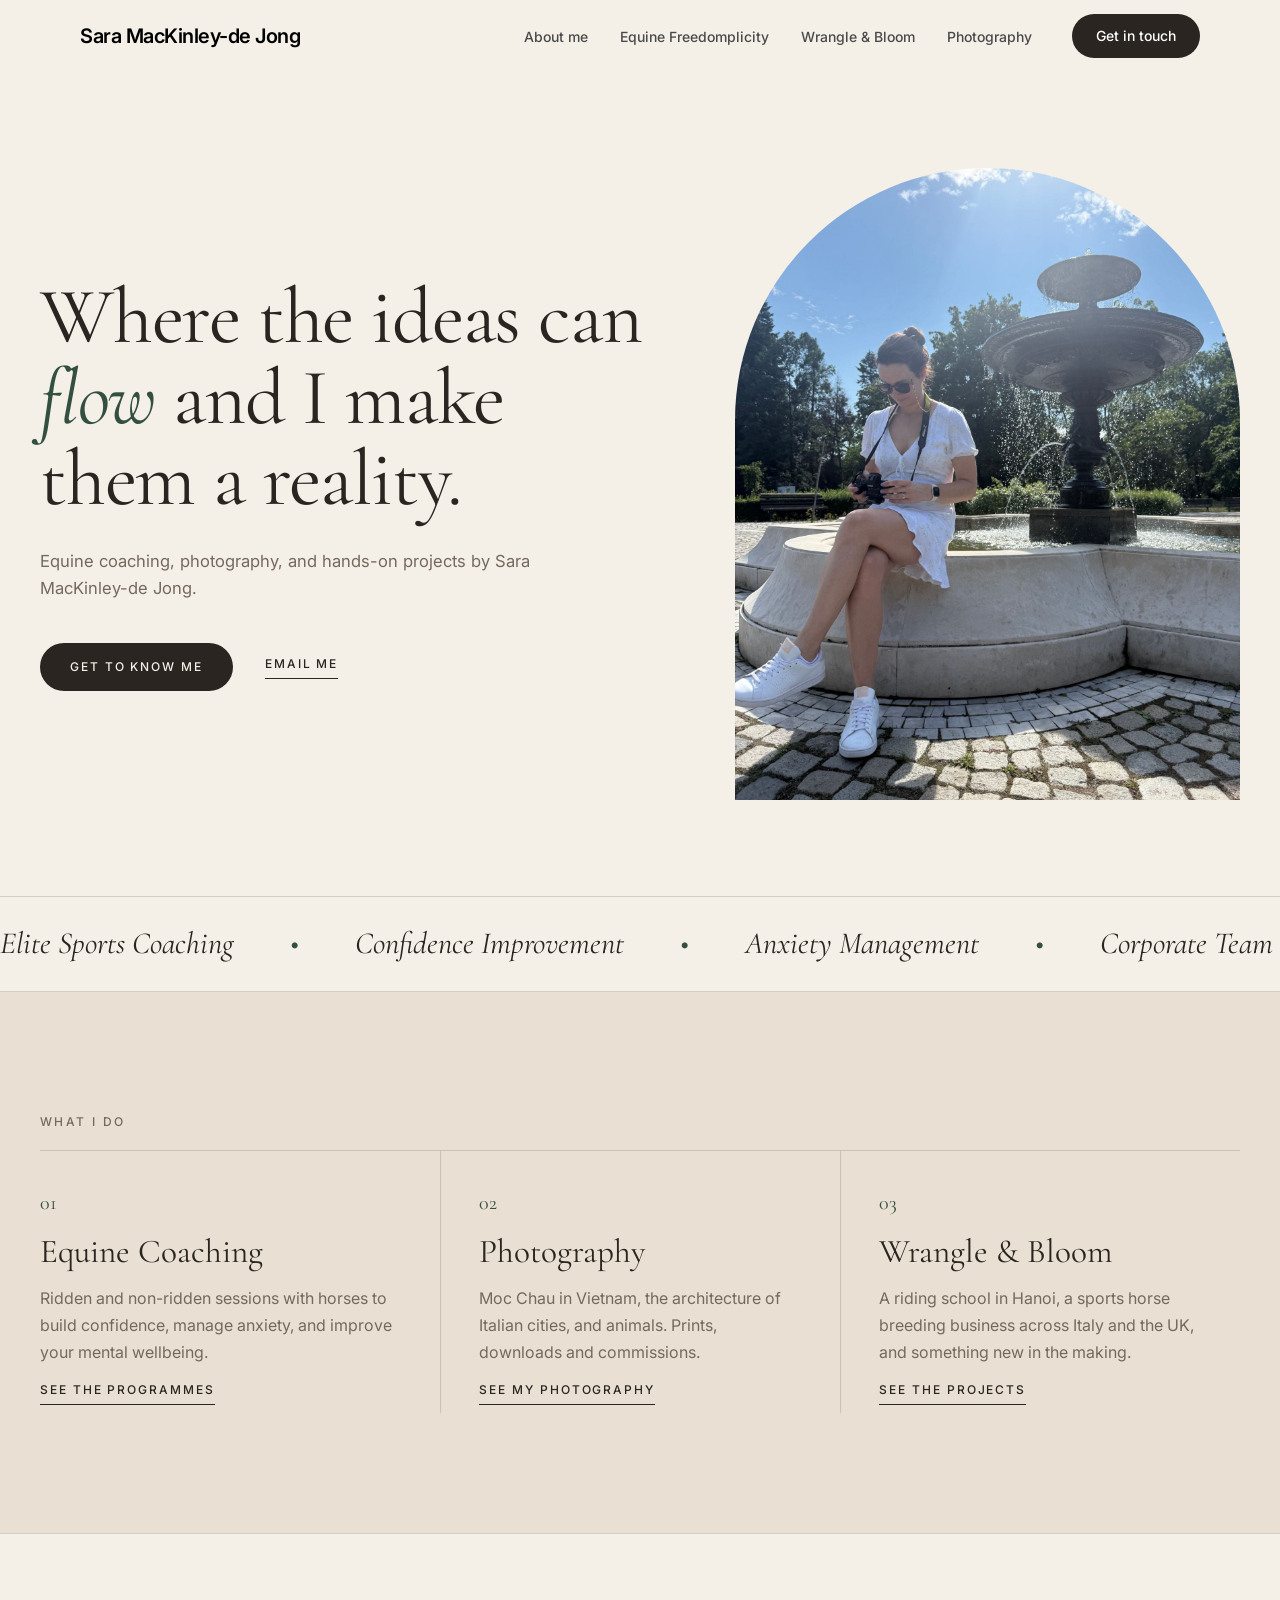
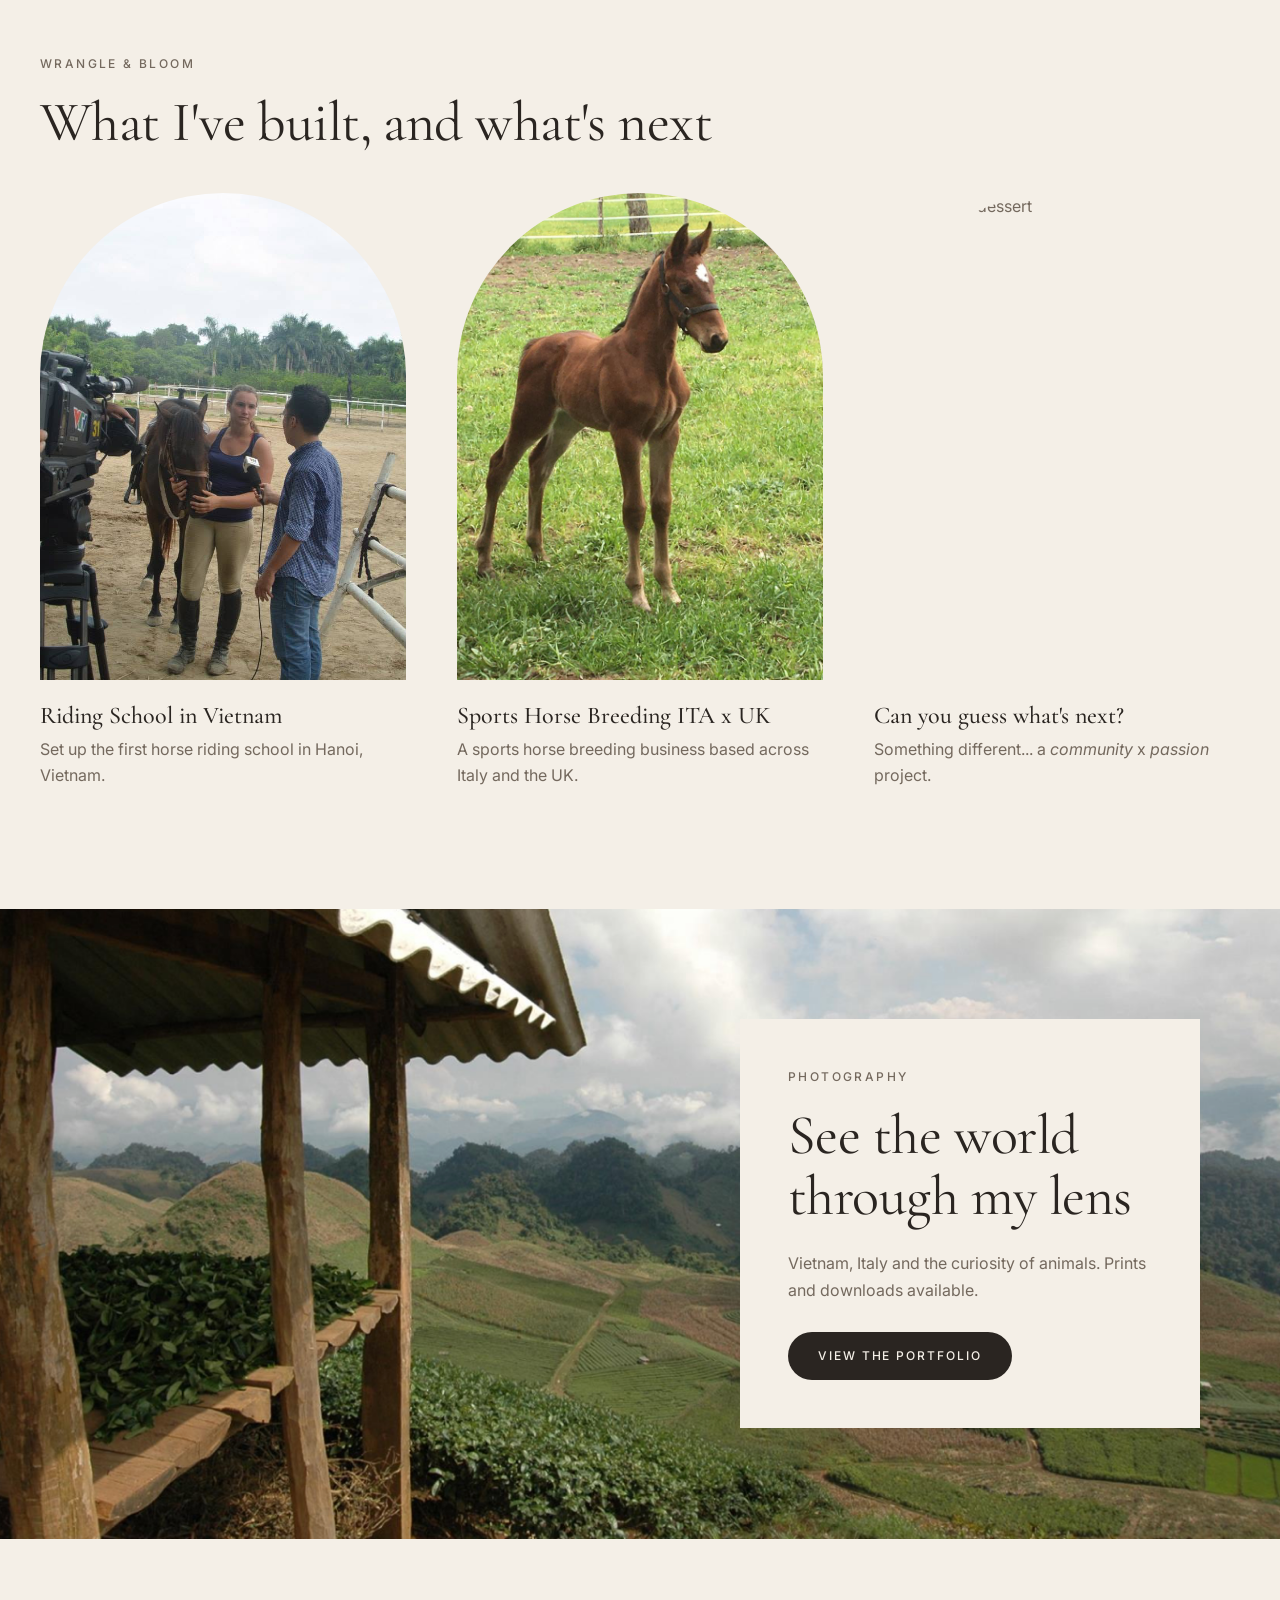
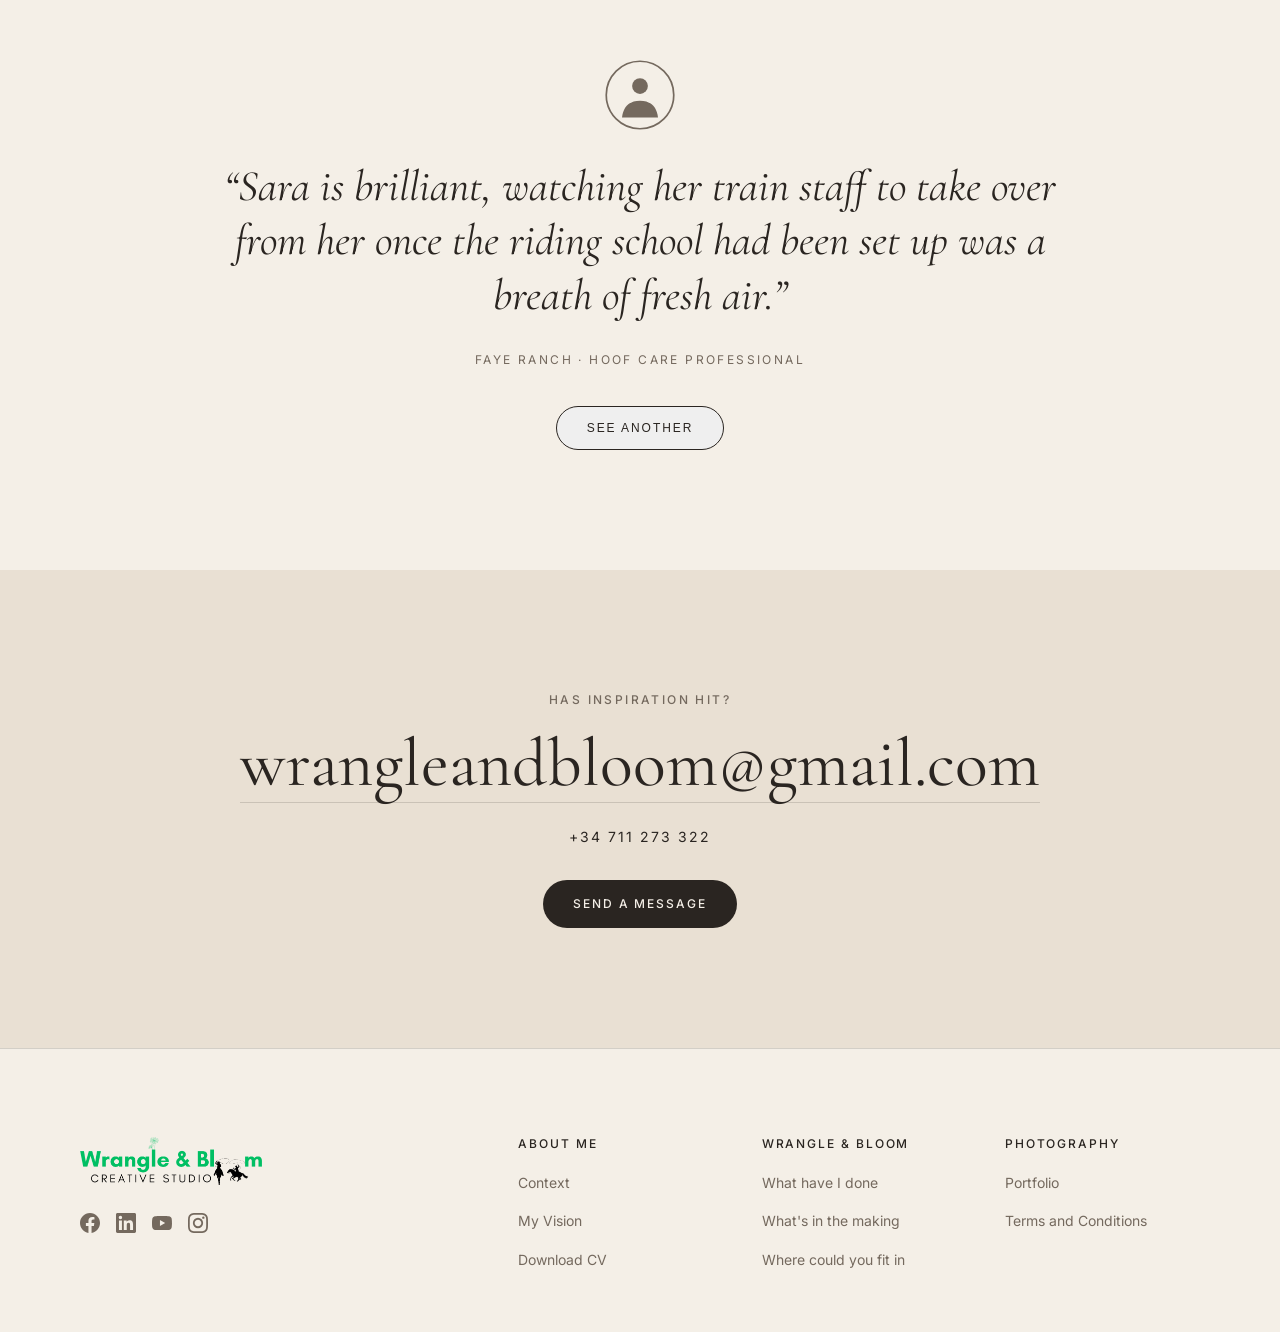
==== index.html @ b3870705 "Add Jane Mason's review as the second homepage testimonial. Her words replace the pending second quo" ====
<!DOCTYPE html>
<html lang="en">
<head>
  <meta charset="UTF-8">
  <meta name="viewport" content="width=device-width, initial-scale=1.0">
  <link rel="icon" href="favicon.png" type="image/png" sizes="32x32">
  <title>Sara MacKinley-de Jong — Equine coaching, photography and projects</title>
  <link rel="preconnect" href="https://fonts.googleapis.com">
  <link rel="preconnect" href="https://fonts.gstatic.com" crossorigin>
  <link href="https://fonts.googleapis.com/css2?family=Cormorant+Garamond:ital,wght@0,400;0,500;1,400;1,500&family=Inter:wght@300;400;500;600;700&display=swap" rel="stylesheet">
  <link rel="stylesheet" href="styles.css">
  <link rel="stylesheet" href="home.css">
</head>
<body class="home">

  <!-- Navigation -->
  <nav class="nav" id="nav">
    <div class="nav__inner">
      <a href="#" class="nav__logo">Sara MacKinley-de Jong</a>
      <button class="nav__toggle" aria-label="Toggle menu" id="navToggle">
        <span></span>
        <span></span>
        <span></span>
      </button>
      <div class="nav__right" id="navMenu">
        <ul class="nav__links">
          <li><a href="about.html">About me</a></li>
          <li><a href="equine.html">Equine Freedomplicity</a></li>
          <li><a href="#projects">Wrangle &amp; Bloom</a></li>
          <li><a href="photography.html">Photography</a></li>
        </ul>
        <a href="contact.html" class="nav__cta">Get in touch</a>
      </div>
    </div>
  </nav>

  <main>

    <!-- Hero -->
    <header class="home-hero" id="hero">
      <div class="home-hero__text">
        <h1 class="home-hero__title reveal reveal--d1">Where the ideas can <em>flow</em> and I make them a reality.</h1>
        <p class="home-hero__sub reveal reveal--d2">Equine coaching, photography, and hands-on projects by Sara MacKinley-de Jong.</p>
        <div class="home-hero__actions reveal reveal--d3">
          <a href="about.html" class="home-btn home-btn--solid">Get to know me</a>
          <a href="mailto:wrangleandbloom@gmail.com" class="home-link">Email me</a>
        </div>
      </div>
      <figure class="home-hero__media reveal reveal--d2">
        <img src="Photos/sara_behind_the_lens.jpg" alt="Sara MacKinley-de Jong sitting on the edge of a fountain, checking a shot on her camera" class="home-arch" loading="eager">
      </figure>
    </header>

    <!-- Session types ribbon -->
    <div class="home-ribbon" aria-label="Session types">
      <div class="home-ribbon__track">
        <span>Elite Sports Coaching</span><span>Confidence Improvement</span><span>Anxiety Management</span><span>Corporate Team Building</span><span>Resilience Training</span><span>Education Development</span><span>Project Management</span><span>Photography</span>
        <span aria-hidden="true">Elite Sports Coaching</span><span aria-hidden="true">Confidence Improvement</span><span aria-hidden="true">Anxiety Management</span><span aria-hidden="true">Corporate Team Building</span><span aria-hidden="true">Resilience Training</span><span aria-hidden="true">Education Development</span><span aria-hidden="true">Project Management</span><span aria-hidden="true">Photography</span>
      </div>
    </div>

    <!-- What I do -->
    <section class="home-section home-services">
      <div class="home-container">
        <p class="home-label reveal">What I do</p>
        <div class="home-services__grid">
          <a href="equine.html#efp-programs" class="home-service reveal">
            <span class="home-service__num">01</span>
            <h3 class="home-service__title">Equine Coaching</h3>
            <p>Ridden and non-ridden sessions with horses to build confidence, manage anxiety, and improve your mental wellbeing.</p>
            <span class="home-link">See the programmes</span>
          </a>
          <a href="photography.html" class="home-service reveal reveal--d1">
            <span class="home-service__num">02</span>
            <h3 class="home-service__title">Photography</h3>
            <p>Moc Chau in Vietnam, the architecture of Italian cities, and animals. Prints, downloads and commissions.</p>
            <span class="home-link">See my photography</span>
          </a>
          <a href="#projects" class="home-service reveal reveal--d2">
            <span class="home-service__num">03</span>
            <h3 class="home-service__title">Wrangle &amp; Bloom</h3>
            <p>A riding school in Hanoi, a sports horse breeding business across Italy and the UK, and something new in the making.</p>
            <span class="home-link">See the projects</span>
          </a>
        </div>
      </div>
    </section>

    <!-- Wrangle & Bloom projects -->
    <section class="home-section home-projects" id="projects">
      <div class="home-container">
        <p class="home-label reveal">Wrangle &amp; Bloom</p>
        <h2 class="home-heading reveal reveal--d1">What I've built, and what's next</h2>
        <div class="home-projects__grid">
          <a href="vietnam-riding-school.html" class="home-project reveal">
            <img src="projects/vietnam-interview.png" alt="Sara MacKinley-de Jong being interviewed beside a horse at the riding school in Hanoi" class="home-project__img home-arch" loading="lazy">
            <h3 class="home-project__title">Riding School in Vietnam</h3>
            <p>Set up the first horse riding school in Hanoi, Vietnam.</p>
          </a>
          <article class="home-project reveal reveal--d1">
            <img src="projects/sports-horse-foal.jpg" alt="Bay foal with a white star standing in a green paddock" class="home-project__img home-arch" loading="lazy">
            <h3 class="home-project__title">Sports Horse Breeding ITA x UK</h3>
            <p>A sports horse breeding business based across Italy and the UK.</p>
          </article>
          <article class="home-project reveal reveal--d2">
            <img src="https://images.unsplash.com/photo-1495474472287-4d71bcdd2085?w=800&q=80" alt="Coffee and dessert" class="home-project__img home-arch" loading="lazy">
            <h3 class="home-project__title">Can you guess what's next?</h3>
            <p>Something different... a <em>community</em> x <em>passion</em> project.</p>
          </article>
        </div>
      </div>
    </section>

    <!-- Photography -->
    <section class="home-photo" id="photography">
      <img src="vietnam.png" alt="Terraced fields in Moc Chau, Vietnam" class="home-photo__img">
      <div class="home-photo__card reveal">
        <p class="home-label">Photography</p>
        <h2 class="home-heading">See the world through my lens</h2>
        <p>Vietnam, Italy and the curiosity of animals. Prints and downloads available.</p>
        <a href="photography.html" class="home-btn home-btn--solid">View the portfolio</a>
      </div>
    </section>

    <!-- Testimonial -->
    <section class="home-section home-quote" aria-label="Testimonials">
      <div class="home-container">
        <div class="home-quote__panel reveal">
          <svg class="home-quote__avatar" viewBox="0 0 64 64" width="72" height="72" aria-hidden="true">
            <circle cx="32" cy="32" r="30" fill="none" stroke="currentColor" stroke-width="1.5"/>
            <circle cx="32" cy="24" r="7" fill="currentColor"/>
            <path fill="currentColor" d="M16 52c1.2-10 6.8-15 16-15s14.8 5 16 15H16z"/>
          </svg>
          <div class="home-quote__slides" aria-live="polite">
            <blockquote class="home-quote__slide">
              <p>&ldquo;Sara is brilliant, watching her train staff to take over from her once the riding school had been set up was a breath of fresh air.&rdquo;</p>
              <footer>Faye Ranch &middot; Hoof Care Professional</footer>
            </blockquote>
            <blockquote class="home-quote__slide home-quote__slide--long" hidden>
              <p>&ldquo;I now understand that I was at a very low place for a variety of reasons. I knew I loved horses and riding but my confidence, as in life, had evaporated. Sara recognised this and because of her skills I am now really enjoying life and riding. I attempt and sometimes achieve that which I would never have dreamt before meeting Sara. Sara is amazing &#129392;&rdquo;</p>
              <footer>Jane Mason &middot; Equine Freedomplicity</footer>
            </blockquote>
            <blockquote class="home-quote__slide" hidden>
              <p>Pending</p>
              <footer>Pending</footer>
            </blockquote>
          </div>
          <button type="button" class="home-btn home-btn--outline home-quote__next">See another</button>
        </div>
      </div>
    </section>

    <!-- Contact -->
    <section class="home-section home-contact" id="contact">
      <div class="home-container">
        <p class="home-label reveal">Has inspiration hit?</p>
        <a href="mailto:wrangleandbloom@gmail.com" class="home-contact__email reveal reveal--d1">wrangleandbloom@gmail.com</a>
        <a href="tel:+34711273322" class="home-contact__phone reveal reveal--d2">+34 711 273 322</a>
        <a href="contact.html" class="home-btn home-btn--solid home-contact__cta reveal reveal--d3">Send a message</a>
      </div>
    </section>

  </main>

  <!-- Footer -->
  <footer class="footer">
    <div class="container">
      <div class="footer__grid">

        <div class="footer__brand">
          <div class="footer__logo-block">
            <img src="Logo/logo.png" alt="Wrangle &amp; Bloom Creative Studio" class="footer__logo-img">
          </div>
          <div class="footer__socials">
            <a href="#" aria-label="Facebook">
              <svg width="20" height="20" viewBox="0 0 24 24" fill="currentColor"><path d="M24 12.073c0-6.627-5.373-12-12-12s-12 5.373-12 12c0 5.99 4.388 10.954 10.125 11.854v-8.385H7.078v-3.47h3.047V9.43c0-3.007 1.792-4.669 4.533-4.669 1.312 0 2.686.235 2.686.235v2.953H15.83c-1.491 0-1.956.925-1.956 1.874v2.25h3.328l-.532 3.47h-2.796v8.385C19.612 23.027 24 18.062 24 12.073z"/></svg>
            </a>
            <a href="#" aria-label="LinkedIn">
              <svg width="20" height="20" viewBox="0 0 24 24" fill="currentColor"><path d="M20.447 20.452h-3.554v-5.569c0-1.328-.027-3.037-1.852-3.037-1.853 0-2.136 1.445-2.136 2.939v5.667H9.351V9h3.414v1.561h.046c.477-.9 1.637-1.85 3.37-1.85 3.601 0 4.267 2.37 4.267 5.455v6.286zM5.337 7.433a2.062 2.062 0 01-2.063-2.065 2.064 2.064 0 112.063 2.065zm1.782 13.019H3.555V9h3.564v11.452zM22.225 0H1.771C.792 0 0 .774 0 1.729v20.542C0 23.227.792 24 1.771 24h20.451C23.2 24 24 23.227 24 22.271V1.729C24 .774 23.2 0 22.222 0h.003z"/></svg>
            </a>
            <a href="#" aria-label="YouTube">
              <svg width="20" height="20" viewBox="0 0 24 24" fill="currentColor"><path d="M23.498 6.186a3.016 3.016 0 00-2.122-2.136C19.505 3.545 12 3.545 12 3.545s-7.505 0-9.377.505A3.017 3.017 0 00.502 6.186C0 8.07 0 12 0 12s0 3.93.502 5.814a3.016 3.016 0 002.122 2.136c1.871.505 9.376.505 9.376.505s7.505 0 9.377-.505a3.015 3.015 0 002.122-2.136C24 15.93 24 12 24 12s0-3.93-.502-5.814zM9.545 15.568V8.432L15.818 12l-6.273 3.568z"/></svg>
            </a>
            <a href="#" aria-label="Instagram">
              <svg width="20" height="20" viewBox="0 0 24 24" fill="currentColor"><path d="M12 0C8.74 0 8.333.015 7.053.072 5.775.132 4.905.333 4.14.63c-.789.306-1.459.717-2.126 1.384S.935 3.35.63 4.14C.333 4.905.131 5.775.072 7.053.012 8.333 0 8.74 0 12s.015 3.667.072 4.947c.06 1.277.261 2.148.558 2.913.306.788.717 1.459 1.384 2.126.667.666 1.336 1.079 2.126 1.384.766.296 1.636.499 2.913.558C8.333 23.988 8.74 24 12 24s3.667-.015 4.947-.072c1.277-.06 2.148-.262 2.913-.558.788-.306 1.459-.718 2.126-1.384.666-.667 1.079-1.335 1.384-2.126.296-.765.499-1.636.558-2.913.06-1.28.072-1.687.072-4.947s-.015-3.667-.072-4.947c-.06-1.277-.262-2.149-.558-2.913-.306-.789-.718-1.459-1.384-2.126C21.319 1.347 20.651.935 19.86.63c-.765-.297-1.636-.499-2.913-.558C15.667.012 15.26 0 12 0zm0 2.16c3.203 0 3.585.016 4.85.071 1.17.055 1.805.249 2.227.415.562.217.96.477 1.382.896.419.42.679.819.896 1.381.164.422.36 1.057.413 2.227.057 1.266.07 1.646.07 4.85s-.015 3.585-.074 4.85c-.061 1.17-.256 1.805-.421 2.227-.224.562-.479.96-.899 1.382-.419.419-.824.679-1.38.896-.42.164-1.065.36-2.235.413-1.274.057-1.649.07-4.859.07-3.211 0-3.586-.015-4.859-.074-1.171-.061-1.816-.256-2.236-.421-.569-.224-.96-.479-1.379-.899-.421-.419-.69-.824-.9-1.38-.165-.42-.359-1.065-.42-2.235-.045-1.26-.061-1.649-.061-4.844 0-3.196.016-3.586.061-4.861.061-1.17.255-1.814.42-2.234.21-.57.479-.96.9-1.381.419-.419.81-.689 1.379-.898.42-.166 1.051-.361 2.221-.421 1.275-.045 1.65-.06 4.859-.06l.045.03zm0 3.678a6.162 6.162 0 100 12.324 6.162 6.162 0 100-12.324zM12 16c-2.21 0-4-1.79-4-4s1.79-4 4-4 4 1.79 4 4-1.79 4-4 4zm7.846-10.405a1.441 1.441 0 11-2.882 0 1.441 1.441 0 012.882 0z"/></svg>
            </a>
          </div>
        </div>

        <div class="footer__col">
          <h4 class="footer__col-title">About me</h4>
          <ul class="footer__col-links">
            <li><a href="about.html">Context</a></li>
            <li><a href="about.html">My Vision</a></li>
            <li><a href="sara-de-jong-cv-2026.pdf" download="Sara MacKinley-de Jong CV 2026.pdf">Download CV</a></li>
          </ul>
        </div>

        <div class="footer__col">
          <h4 class="footer__col-title">Wrangle &amp; Bloom</h4>
          <ul class="footer__col-links">
            <li><a href="#projects">What have I done</a></li>
            <li><a href="#projects">What's in the making</a></li>
            <li><a href="#projects">Where could you fit in</a></li>
          </ul>
        </div>

        <div class="footer__col">
          <h4 class="footer__col-title">Photography</h4>
          <ul class="footer__col-links">
            <li><a href="photography.html">Portfolio</a></li>
            <li><a href="#">Terms and Conditions</a></li>
          </ul>
        </div>

      </div>
    </div>
  </footer>


  <script>
    const navToggle = document.getElementById('navToggle');
    const navMenu = document.getElementById('navMenu');

    navToggle.addEventListener('click', () => {
      const isOpen = navMenu.classList.toggle('nav__right--open');
      navToggle.classList.toggle('nav__toggle--active', isOpen);
      navToggle.setAttribute('aria-expanded', isOpen);
    });

    navMenu.querySelectorAll('a').forEach(link => {
      link.addEventListener('click', () => {
        navMenu.classList.remove('nav__right--open');
        navToggle.classList.remove('nav__toggle--active');
        navToggle.setAttribute('aria-expanded', false);
      });
    });

    const nav = document.getElementById('nav');
    window.addEventListener('scroll', () => {
      nav.classList.toggle('nav--scrolled', window.scrollY > 20);
    });

    const reveals = document.querySelectorAll('.reveal');
    const revealObserver = new IntersectionObserver((entries) => {
      entries.forEach(entry => {
        if (entry.isIntersecting) {
          entry.target.classList.add('revealed');
          revealObserver.unobserve(entry.target);
        }
      });
    }, { threshold: 0.12, rootMargin: '0px 0px -40px 0px' });

    reveals.forEach(el => revealObserver.observe(el));

    const quoteSlides = document.querySelectorAll('.home-quote__slide');
    const quoteNext = document.querySelector('.home-quote__next');
    let quoteIndex = 0;

    if (quoteNext && quoteSlides.length) {
      quoteNext.addEventListener('click', () => {
        quoteSlides[quoteIndex].hidden = true;
        quoteIndex = (quoteIndex + 1) % quoteSlides.length;
        quoteSlides[quoteIndex].hidden = false;
      });
    }

  </script>

</body>
</html>
---- styles.css ----
/* =============================================
   DESIGN TOKENS
   ============================================= */
:root {
  --white: #FFFFFF;
  --black: #000000;
  --green: #4CAF50;
  --gray: #4A4A4A;
  --gray-light: #F5F5F5;
  --gray-border: #E0E0E0;
  --gray-muted: #757575;
  --body-color: #444444;

  --ff: 'Inter', -apple-system, BlinkMacSystemFont, 'Helvetica Neue', sans-serif;

  --fs-xs: 0.75rem;
  --fs-sm: 0.875rem;
  --fs-base: 1rem;
  --fs-md: 1.125rem;
  --fs-lg: 1.25rem;
  --fs-xl: 1.5rem;
  --fs-2xl: 2rem;

  --fw-light: 300;
  --fw-regular: 400;
  --fw-medium: 500;
  --fw-semibold: 600;
  --fw-bold: 700;

  --section-padding: clamp(72px, 10vw, 120px);
  --container-max: 1200px;
  --container-padding: clamp(20px, 5vw, 40px);

  --radius-btn: 6px;
  --radius-pill: 9999px;
  --radius-card: 16px;

  --ease: cubic-bezier(0.4, 0, 0.2, 1);
  --transition: 0.3s var(--ease);
  --transition-slow: 0.6s var(--ease);
}

/* =============================================
   RESET
   ============================================= */
*, *::before, *::after {
  margin: 0;
  padding: 0;
  box-sizing: border-box;
}

html {
  scroll-behavior: smooth;
  scroll-padding-top: 80px;
}

body {
  font-family: var(--ff);
  font-size: var(--fs-base);
  font-weight: var(--fw-regular);
  color: var(--body-color);
  background: var(--white);
  line-height: 1.65;
  -webkit-font-smoothing: antialiased;
  -moz-osx-font-smoothing: grayscale;
  overflow-x: hidden;
}

img {
  max-width: 100%;
  display: block;
}

a {
  color: inherit;
  text-decoration: none;
}

ul {
  list-style: none;
}

h1, h2, h3, h4, h5, h6 {
  font-weight: var(--fw-bold);
  line-height: 1.15;
  color: var(--black);
}

/* =============================================
   REVEAL ANIMATIONS
   ============================================= */
.reveal {
  opacity: 0;
  transform: translateY(28px);
  transition: opacity 0.7s var(--ease), transform 0.7s var(--ease);
}

.reveal.revealed {
  opacity: 1;
  transform: translateY(0);
}

.reveal--d1 { transition-delay: 0.12s; }
.reveal--d2 { transition-delay: 0.24s; }
.reveal--d3 { transition-delay: 0.36s; }

@media (prefers-reduced-motion: reduce) {
  .reveal {
    opacity: 1;
    transform: none;
    transition: none;
  }
}

/* =============================================
   LAYOUT
   ============================================= */
.container {
  width: 100%;
  max-width: var(--container-max);
  margin-inline: auto;
  padding-inline: var(--container-padding);
}

.section {
  padding-block: var(--section-padding);
}

/* =============================================
   NAVIGATION
   ============================================= */
.nav {
  position: fixed;
  top: 0;
  left: 0;
  right: 0;
  z-index: 1000;
  background: rgba(255, 255, 255, 0.85);
  backdrop-filter: blur(16px);
  -webkit-backdrop-filter: blur(16px);
  transition: box-shadow var(--transition), background var(--transition);
}

.nav--scrolled {
  background: rgba(255, 255, 255, 0.95);
  box-shadow: 0 1px 0 var(--gray-border);
}

.nav__inner {
  max-width: var(--container-max);
  margin-inline: auto;
  padding: 0 var(--container-padding);
  height: 72px;
  display: flex;
  align-items: center;
  justify-content: space-between;
}

.nav__logo {
  font-size: var(--fs-lg);
  font-weight: var(--fw-semibold);
  letter-spacing: -0.025em;
  color: var(--black);
  white-space: nowrap;
  transition: opacity var(--transition);
}

.nav__logo:hover {
  opacity: 0.7;
}

.nav__logo-amp {
  color: var(--green);
}

.nav__right {
  display: flex;
  align-items: center;
  gap: 2.5rem;
}

.nav__links {
  display: flex;
  align-items: center;
  gap: 2rem;
}

.nav__links a {
  font-size: var(--fs-sm);
  font-weight: var(--fw-medium);
  color: var(--gray);
  transition: color var(--transition);
  position: relative;
}

.nav__links a::after {
  content: '';
  position: absolute;
  bottom: -4px;
  left: 0;
  right: 0;
  height: 1.5px;
  background: var(--black);
  transform: scaleX(0);
  transform-origin: right;
  transition: transform 0.35s var(--ease);
}

.nav__links a:hover {
  color: var(--black);
}

.nav__links a:hover::after {
  transform: scaleX(1);
  transform-origin: left;
}

.nav__cta {
  display: inline-flex;
  align-items: center;
  justify-content: center;
  font-size: var(--fs-sm);
  font-weight: var(--fw-medium);
  color: var(--white);
  background: var(--black);
  padding: 10px 24px;
  border-radius: var(--radius-pill);
  transition: transform var(--transition), box-shadow var(--transition);
  white-space: nowrap;
}

.nav__cta:hover {
  transform: translateY(-1px);
  box-shadow: 0 4px 12px rgba(0, 0, 0, 0.15);
}

.nav__cta:active {
  transform: translateY(0);
}

/* Hamburger */
.nav__toggle {
  display: none;
  flex-direction: column;
  justify-content: center;
  gap: 5px;
  width: 28px;
  height: 28px;
  background: none;
  border: none;
  cursor: pointer;
  padding: 0;
}

.nav__toggle span {
  display: block;
  width: 100%;
  height: 2px;
  background: var(--black);
  border-radius: 2px;
  transition: transform var(--transition), opacity var(--transition);
  transform-origin: center;
}

.nav__toggle--active span:nth-child(1) {
  transform: translateY(7px) rotate(45deg);
}

.nav__toggle--active span:nth-child(2) {
  opacity: 0;
}

.nav__toggle--active span:nth-child(3) {
  transform: translateY(-7px) rotate(-45deg);
}

/* =============================================
   HERO
   ============================================= */
.hero {
  padding-top: calc(72px + var(--section-padding));
  padding-bottom: var(--section-padding);
  padding-inline: var(--container-padding);
  max-width: var(--container-max);
  margin-inline: auto;
}

.hero__content {
  margin-bottom: clamp(48px, 7vw, 72px);
}

.hero__logo-block {
  text-align: left;
  margin-bottom: clamp(36px, 5vw, 52px);
}

.hero__logo-img {
  max-width: clamp(280px, 40vw, 480px);
  height: auto;
}

.hero__logo-main {
  display: flex;
  align-items: baseline;
  justify-content: flex-start;
  gap: 0.3em;
  font-size: clamp(2.75rem, 6vw + 0.5rem, 5rem);
  font-weight: var(--fw-bold);
  letter-spacing: -0.035em;
  line-height: 1;
}

.hero__logo-amp {
  color: var(--green);
  font-weight: var(--fw-light);
}

.hero__flower {
  color: var(--green);
  font-style: normal;
}

.hero__logo-sub {
  display: flex;
  align-items: center;
  justify-content: flex-start;
  gap: 10px;
  margin-top: 14px;
}

.hero__horse-icon {
  color: var(--black);
  opacity: 0.6;
}

.hero__logo-studio {
  font-size: clamp(0.7rem, 1.1vw, 0.9rem);
  font-weight: var(--fw-semibold);
  letter-spacing: 0.35em;
  text-transform: uppercase;
  color: var(--gray-muted);
}

.hero__tagline {
  text-align: left;
  font-size: clamp(1.125rem, 2vw, 1.375rem);
  font-weight: var(--fw-regular);
  color: var(--gray);
  max-width: 640px;
  margin-bottom: 36px;
  line-height: 1.6;
}

.hero__actions {
  display: flex;
  flex-wrap: wrap;
  gap: 12px;
}

.hero__cta {
  display: inline-flex;
  align-items: center;
  justify-content: center;
  font-size: var(--fs-sm);
  font-weight: var(--fw-medium);
  color: var(--white);
  background: var(--black);
  padding: 14px 36px;
  border-radius: var(--radius-btn);
  transition: transform var(--transition), box-shadow var(--transition);
}

.hero__cta:hover {
  transform: translateY(-2px);
  box-shadow: 0 6px 20px rgba(0, 0, 0, 0.18);
}

.hero__cta:active {
  transform: translateY(0);
}

.hero__cta--ghost {
  color: var(--black);
  background: var(--white);
  border: 1px solid var(--black);
  box-shadow: none;
}

.hero__cta--ghost:hover {
  background: var(--black);
  color: var(--white);
}

.hero__image-wrapper {
  width: 100%;
  border-radius: var(--radius-card);
  overflow: hidden;
  line-height: 0;
  box-shadow: 0 20px 60px rgba(0, 0, 0, 0.08);
}

.hero__image {
  width: 100%;
  height: clamp(300px, 48vw, 560px);
  object-fit: cover;
  object-position: center;
  transition: transform 8s ease;
}

.hero__image-wrapper:hover .hero__image {
  transform: scale(1.04);
}

/* =============================================
   IRL PROJECTS
   ============================================= */
.projects {
  background: var(--gray-light);
}

.projects__heading {
  font-size: clamp(1.75rem, 3vw, 2.25rem);
  font-weight: var(--fw-bold);
  margin-bottom: clamp(36px, 5vw, 56px);
}

.projects__grid {
  display: grid;
  grid-template-columns: repeat(3, 1fr);
  gap: clamp(20px, 3vw, 32px);
}

.project-card {
  display: flex;
  flex-direction: column;
}

.project-card__image-wrapper {
  position: relative;
  aspect-ratio: 4 / 5;
  border-radius: var(--radius-card);
  overflow: hidden;
  margin-bottom: 20px;
  box-shadow: 0 4px 16px rgba(0, 0, 0, 0.06);
  transition: box-shadow var(--transition-slow);
}

.project-card:hover .project-card__image-wrapper {
  box-shadow: 0 12px 40px rgba(0, 0, 0, 0.12);
}

.project-card__image {
  width: 100%;
  height: 100%;
  object-fit: cover;
  transition: transform 0.6s var(--ease);
}

.project-card:hover .project-card__image {
  transform: scale(1.05);
}

.project-card__title {
  font-size: var(--fs-md);
  font-weight: var(--fw-bold);
  margin-bottom: 6px;
  color: var(--black);
}

.project-card__desc {
  font-size: var(--fs-sm);
  font-weight: var(--fw-regular);
  color: var(--gray);
  line-height: 1.6;
}

.project-card__desc em {
  font-style: italic;
  font-weight: var(--fw-medium);
}

.project-card__more {
  display: inline-block;
  margin-top: 12px;
  font-size: var(--fs-sm);
  font-weight: var(--fw-semibold);
  color: var(--green);
}

/* =============================================
   SHARED BUTTONS
   ============================================= */
.btn {
  display: inline-flex;
  align-items: center;
  justify-content: center;
  font-family: var(--ff);
  font-size: var(--fs-sm);
  font-weight: var(--fw-medium);
  padding: 12px 28px;
  border-radius: var(--radius-btn);
  border: none;
  cursor: pointer;
  white-space: nowrap;
  transition: transform var(--transition), box-shadow var(--transition), background var(--transition);
}

.btn--primary {
  background: var(--black);
  color: var(--white);
}

.btn--primary:hover {
  transform: translateY(-2px);
  box-shadow: 0 4px 14px rgba(0, 0, 0, 0.18);
}

.btn--primary:active {
  transform: translateY(0);
}

.btn--secondary {
  background: var(--gray-light);
  color: var(--black);
}

.btn--secondary:hover {
  background: var(--gray-border);
  transform: translateY(-2px);
}

.btn--secondary:active {
  transform: translateY(0);
}

/* =============================================
   PHOTOGRAPHY (Split Layout)
   ============================================= */
.photography__split {
  display: grid;
  grid-template-columns: 1fr 1fr;
  gap: clamp(40px, 6vw, 80px);
  align-items: center;
}

.photography__heading {
  font-size: clamp(1.75rem, 3vw, 2.25rem);
  font-weight: var(--fw-bold);
  color: var(--black);
  margin-bottom: clamp(32px, 4vw, 44px);
}

.photography__categories {
  display: flex;
  flex-direction: column;
  gap: 28px;
  margin-bottom: clamp(36px, 5vw, 52px);
}

.photography__cat {
  padding-left: 16px;
  border-left: 2px solid var(--gray-border);
  transition: border-color var(--transition);
}

.photography__cat:hover {
  border-left-color: var(--green);
}

.photography__cat-title {
  font-size: var(--fs-md);
  font-weight: var(--fw-bold);
  color: var(--black);
  margin-bottom: 4px;
}

.photography__cat-desc {
  font-size: var(--fs-sm);
  color: var(--gray);
  line-height: 1.6;
}

.photography__actions {
  display: flex;
  gap: 12px;
}

.photography__image-wrapper {
  aspect-ratio: 4 / 5;
  border-radius: var(--radius-card);
  overflow: hidden;
  box-shadow: 0 20px 60px rgba(0, 0, 0, 0.1);
  transition: box-shadow var(--transition-slow);
}

.photography__image-wrapper:hover {
  box-shadow: 0 28px 70px rgba(0, 0, 0, 0.14);
}

.photography__image {
  width: 100%;
  height: 100%;
  object-fit: cover;
  transition: transform 0.7s var(--ease);
}

.photography__image-wrapper:hover .photography__image {
  transform: scale(1.04);
}

/* =============================================
   FEATURES ("What do I bring to the table?")
   ============================================= */
.features {
  background: var(--gray-light);
}

.features__heading {
  font-size: clamp(1.75rem, 3vw, 2.25rem);
  font-weight: var(--fw-bold);
  color: var(--black);
  margin-bottom: clamp(36px, 5vw, 56px);
}

.features__grid {
  display: grid;
  grid-template-columns: repeat(2, 1fr);
  gap: clamp(28px, 4vw, 44px);
}

.features__grid:has(> :only-child) {
  grid-template-columns: minmax(0, 560px);
}

.about-page {
  padding-top: calc(72px + clamp(48px, 8vw, 96px));
  padding-bottom: var(--section-padding);
}

.about-page__split {
  display: grid;
  grid-template-columns: 0.9fr 1.1fr;
  gap: clamp(32px, 5vw, 72px);
  align-items: center;
}

.about-page__photo {
  border-radius: var(--radius-card);
  overflow: hidden;
  box-shadow: 0 20px 56px rgba(0, 0, 0, 0.1);
}

.about-page__photo img {
  display: block;
  width: 100%;
  aspect-ratio: 3 / 4;
  object-fit: cover;
}

.about-page__title {
  font-size: clamp(2rem, 4vw, 3rem);
  letter-spacing: -0.02em;
  margin-bottom: 20px;
}

.about-page__copy p {
  font-size: clamp(1rem, 1.4vw, 1.125rem);
  line-height: 1.75;
  color: var(--body-color);
  max-width: 38rem;
}

@media (max-width: 800px) {
  .about-page__split {
    grid-template-columns: 1fr;
  }

  .about-page__photo img {
    aspect-ratio: 4 / 3;
  }
}

.feature-card__image-wrapper {
  aspect-ratio: 3 / 2;
  border-radius: var(--radius-card);
  overflow: hidden;
  margin-bottom: 28px;
  box-shadow: 0 4px 16px rgba(0, 0, 0, 0.06);
  transition: box-shadow var(--transition-slow);
}

.feature-card:hover .feature-card__image-wrapper {
  box-shadow: 0 12px 40px rgba(0, 0, 0, 0.12);
}

.feature-card__image {
  width: 100%;
  height: 100%;
  object-fit: cover;
  transition: transform 0.6s var(--ease);
}

.feature-card:hover .feature-card__image {
  transform: scale(1.04);
}

.feature-card__image--bw {
  filter: grayscale(100%);
}

.feature-card__title {
  font-size: var(--fs-lg);
  font-weight: var(--fw-bold);
  color: var(--black);
  margin-bottom: 12px;
}

.feature-card__desc {
  font-size: var(--fs-sm);
  color: var(--gray);
  line-height: 1.75;
  text-align: left;
}

/* =============================================
   TESTIMONIALS
   ============================================= */
.testimonials__heading {
  font-size: clamp(1.75rem, 3vw, 2.25rem);
  font-weight: var(--fw-bold);
  color: var(--black);
  margin-bottom: clamp(36px, 5vw, 56px);
}

.testimonials__grid {
  display: grid;
  grid-template-columns: repeat(3, 1fr);
  gap: clamp(20px, 3vw, 28px);
}

.testimonial-card {
  background: var(--white);
  border: 1px solid var(--gray-border);
  border-radius: var(--radius-card);
  padding: clamp(28px, 3vw, 36px);
  display: flex;
  flex-direction: column;
  justify-content: space-between;
  transition: transform var(--transition), box-shadow var(--transition);
}

.testimonial-card:hover {
  transform: translateY(-4px);
  box-shadow: 0 12px 36px rgba(0, 0, 0, 0.08);
}

.testimonial-card__body {
  flex: 1;
  margin-bottom: 24px;
}

.testimonial-card__icon {
  display: block;
  font-size: 3rem;
  line-height: 1;
  color: var(--green);
  font-family: Georgia, serif;
  margin-bottom: 12px;
  user-select: none;
}

.testimonial-card__quote {
  font-size: var(--fs-base);
  font-weight: var(--fw-medium);
  color: var(--black);
  line-height: 1.65;
}

.testimonial-card__footer {
  display: flex;
  align-items: center;
  gap: 12px;
  padding-top: 20px;
  border-top: 1px solid var(--gray-light);
}

.testimonial-card__avatar {
  width: 40px;
  height: 40px;
  border-radius: 50%;
  object-fit: cover;
  flex-shrink: 0;
}

.testimonial-card__name {
  display: block;
  font-size: var(--fs-sm);
  font-weight: var(--fw-semibold);
  color: var(--black);
}

.testimonial-card__role {
  display: block;
  font-size: var(--fs-xs);
  color: var(--gray-muted);
}

/* =============================================
   CLOSING CTA
   ============================================= */
.closing-cta {
  padding-bottom: 0;
}

.closing-cta__inner {
  display: flex;
  align-items: center;
  justify-content: space-between;
  gap: 2rem;
  padding-bottom: clamp(64px, 8vw, 88px);
}

.closing-cta__heading {
  font-size: clamp(1.75rem, 3vw, 2.25rem);
  font-weight: var(--fw-bold);
  color: var(--black);
  white-space: nowrap;
}

.closing-cta__actions {
  display: flex;
  gap: 12px;
  flex-shrink: 0;
}

.btn--pill-primary {
  background: var(--black);
  color: var(--white);
  padding: 14px 36px;
  border-radius: var(--radius-pill);
}

.btn--pill-primary:hover {
  transform: translateY(-2px);
  box-shadow: 0 6px 20px rgba(0, 0, 0, 0.18);
}

.btn--pill-primary:active {
  transform: translateY(0);
}

.btn--pill-secondary {
  background: #E9E9E9;
  color: var(--black);
  padding: 14px 36px;
  border-radius: var(--radius-pill);
}

.btn--pill-secondary:hover {
  background: var(--gray-border);
  transform: translateY(-2px);
}

.btn--pill-secondary:active {
  transform: translateY(0);
}

.closing-cta__divider {
  border: none;
  height: 1px;
  background: var(--gray-border);
}

/* =============================================
   FOOTER
   ============================================= */
.footer {
  padding: clamp(64px, 8vw, 88px) 0 clamp(40px, 5vw, 60px);
}

.footer__grid {
  display: grid;
  grid-template-columns: 2fr 1fr 1fr 1fr;
  gap: clamp(32px, 4vw, 48px);
}

.footer__logo-block {
  margin-bottom: 28px;
}

.footer__logo-img {
  display: block;
  height: 48px;
  width: auto;
  object-fit: contain;
}

.footer__socials {
  display: flex;
  gap: 16px;
}

.footer__socials a {
  color: var(--gray-muted);
  transition: color var(--transition), transform var(--transition);
  display: flex;
  align-items: center;
  justify-content: center;
}

.footer__socials a:hover {
  color: var(--black);
  transform: translateY(-2px);
}

.footer__col-title {
  font-size: var(--fs-sm);
  font-weight: var(--fw-semibold);
  color: var(--black);
  margin-bottom: 18px;
  letter-spacing: 0.01em;
}

.footer__col-links {
  display: flex;
  flex-direction: column;
  gap: 12px;
}

.footer__col-links a {
  font-size: var(--fs-sm);
  font-weight: var(--fw-regular);
  color: #666666;
  transition: color var(--transition), padding-left var(--transition);
}

.footer__col-links a:hover {
  color: var(--black);
  padding-left: 4px;
}

/* =============================================
   RESPONSIVE
   ============================================= */

/* Tablet */
@media (max-width: 900px) {
  .nav__inner {
    gap: 1rem;
  }

  .nav__logo {
    font-size: var(--fs-md);
  }

  .nav__right {
    gap: 0.875rem;
  }

  .nav__links {
    gap: 0.875rem;
  }

  .nav__links a {
    white-space: nowrap;
  }

  .nav__cta {
    padding: 10px 18px;
    white-space: nowrap;
  }

  .projects__grid {
    grid-template-columns: repeat(2, 1fr);
  }

  .testimonials__grid {
    grid-template-columns: 1fr;
    max-width: 520px;
  }

  .footer__grid {
    grid-template-columns: 1fr 1fr;
    row-gap: clamp(32px, 5vw, 48px);
  }

  .footer__brand {
    grid-column: 1 / -1;
  }

  .closing-cta__inner {
    flex-direction: column;
    align-items: flex-start;
    gap: 1.5rem;
  }

  .closing-cta__actions {
    flex-shrink: unset;
    width: 100%;
  }
}

/* Narrow tablet: squeeze the nav so the links still fit on one line */
@media (max-width: 1040px) {
  .nav__logo {
    font-size: var(--fs-base);
  }

  .nav__links,
  .nav__right {
    gap: 0.7rem;
  }

  .nav__links a {
    font-size: 0.8125rem;
  }

  .nav__cta {
    padding: 9px 14px;
  }
}

/* Below this width the full name and menu no longer fit on one line */
@media (max-width: 820px) {
  .nav__toggle {
    display: flex;
  }

  .nav__right {
    position: fixed;
    top: 0;
    right: 0;
    width: 280px;
    height: 100dvh;
    background: var(--white);
    flex-direction: column;
    align-items: flex-start;
    padding: 88px 32px 32px;
    gap: 2rem;
    box-shadow: -8px 0 32px rgba(0, 0, 0, 0.08);
    transform: translateX(100%);
    transition: transform 0.4s var(--ease);
  }

  .nav__right--open {
    transform: translateX(0);
  }

  .nav__links {
    flex-direction: column;
    align-items: flex-start;
    gap: 1.25rem;
  }

  .nav__links a {
    font-size: var(--fs-base);
  }

  .nav__links a::after {
    display: none;
  }
}

/* Mobile */
@media (max-width: 640px) {
  .projects__grid {
    grid-template-columns: 1fr;
    gap: 40px;
  }

  .hero__logo-main {
    flex-wrap: wrap;
  }

  .photography__split {
    grid-template-columns: 1fr;
  }

  .photography__image-wrapper {
    order: -1;
    max-height: 400px;
  }

  .features__grid {
    grid-template-columns: 1fr;
  }

  .testimonials__grid {
    grid-template-columns: 1fr;
    max-width: none;
  }

  .closing-cta__actions {
    flex-direction: column;
  }

  .closing-cta__actions .btn {
    width: 100%;
    text-align: center;
    justify-content: center;
  }

  .footer__grid {
    grid-template-columns: 1fr;
  }
}

/* ─── Contact Modal ─── */

.contact-overlay {
  position: fixed;
  inset: 0;
  z-index: 2000;
  display: flex;
  align-items: center;
  justify-content: center;
  background: rgba(0, 0, 0, 0.45);
  backdrop-filter: blur(6px);
  -webkit-backdrop-filter: blur(6px);
  opacity: 0;
  visibility: hidden;
  transition: opacity 0.35s ease, visibility 0.35s ease;
}

.contact-overlay.is-open {
  opacity: 1;
  visibility: visible;
}

.contact-modal {
  position: relative;
  width: 92%;
  max-width: 620px;
  max-height: 90vh;
  overflow-y: auto;
  background: var(--white);
  border-radius: 16px;
  padding: clamp(32px, 5vw, 56px);
  box-shadow: 0 32px 80px rgba(0, 0, 0, 0.18);
  transform: translateY(24px) scale(0.97);
  transition: transform 0.35s cubic-bezier(0.22, 1, 0.36, 1);
}

.contact-overlay.is-open .contact-modal {
  transform: translateY(0) scale(1);
}

.contact-modal__close {
  position: absolute;
  top: 20px;
  right: 20px;
  width: 36px;
  height: 36px;
  display: flex;
  align-items: center;
  justify-content: center;
  background: none;
  border: 1px solid #e0e0e0;
  border-radius: 50%;
  cursor: pointer;
  color: var(--black);
  transition: background 0.2s ease, border-color 0.2s ease;
}

.contact-modal__close:hover {
  background: #f5f5f5;
  border-color: #ccc;
}

.contact-modal__close svg {
  width: 16px;
  height: 16px;
}

.contact-modal__heading {
  font-size: clamp(1.5rem, 3vw, 2rem);
  font-weight: var(--fw-bold);
  letter-spacing: -0.02em;
  color: var(--black);
  margin-bottom: 32px;
}

.contact-form {
  display: flex;
  flex-direction: column;
  gap: 24px;
}

.contact-form__row {
  display: grid;
  grid-template-columns: 1fr 1fr;
  gap: 16px;
}

.contact-form__group {
  display: flex;
  flex-direction: column;
  gap: 8px;
}

.contact-form__label {
  font-size: var(--fs-sm);
  font-weight: var(--fw-semibold);
  color: var(--black);
}

.contact-form__input,
.contact-form__textarea {
  width: 100%;
  padding: 14px 16px;
  font-family: var(--ff);
  font-size: var(--fs-base);
  font-weight: var(--fw-regular);
  color: var(--black);
  background: var(--white);
  border: 1px solid #D1D1D1;
  border-radius: 8px;
  outline: none;
  transition: border-color 0.2s ease, box-shadow 0.2s ease;
}

.contact-form__input::placeholder,
.contact-form__textarea::placeholder {
  color: #B0B0B0;
  font-weight: var(--fw-light);
}

.contact-form__input:focus,
.contact-form__textarea:focus {
  border-color: #999;
  box-shadow: 0 0 0 3px rgba(0, 0, 0, 0.05);
}

.contact-form__input.is-invalid,
.contact-form__textarea.is-invalid {
  border-color: #d94444;
  box-shadow: 0 0 0 3px rgba(217, 68, 68, 0.08);
}

.contact-form__error {
  font-size: 0.75rem;
  color: #d94444;
  margin-top: -4px;
  display: none;
}

.contact-form__error.is-visible {
  display: block;
}

.contact-form__textarea {
  min-height: 170px;
  resize: vertical;
  line-height: 1.6;
}

.contact-form__submit {
  width: 100%;
  padding: 18px 24px;
  font-family: var(--ff);
  font-size: var(--fs-base);
  font-weight: var(--fw-medium);
  color: var(--white);
  background: #000;
  border: none;
  border-radius: 8px;
  cursor: pointer;
  transition: opacity 0.2s ease, transform 0.15s ease;
  margin-top: 8px;
}

.contact-form__submit:hover {
  opacity: 0.85;
}

.contact-form__submit:active {
  transform: scale(0.985);
}

.contact-form__submit.is-loading {
  pointer-events: none;
  position: relative;
  color: transparent;
}

.contact-form__submit.is-loading::after {
  content: '';
  position: absolute;
  top: 50%;
  left: 50%;
  width: 20px;
  height: 20px;
  margin: -10px 0 0 -10px;
  border: 2px solid rgba(255, 255, 255, 0.3);
  border-top-color: #fff;
  border-radius: 50%;
  animation: btnSpin 0.6s linear infinite;
}

@keyframes btnSpin {
  to { transform: rotate(360deg); }
}

.contact-form.is-sending {
  animation: formFadeOut 0.45s cubic-bezier(0.4, 0, 0.2, 1) forwards;
}

@keyframes formFadeOut {
  0%   { opacity: 1; transform: scale(1); }
  100% { opacity: 0; transform: scale(0.96) translateY(8px); }
}

.contact-form__success {
  display: none;
  text-align: center;
  padding: 48px 0 32px;
  position: relative;
  overflow: hidden;
}

.contact-form__success.is-visible {
  display: block;
  animation: successFadeIn 0.5s 0.1s cubic-bezier(0.22, 1, 0.36, 1) both;
}

@keyframes successFadeIn {
  0%   { opacity: 0; transform: translateY(16px); }
  100% { opacity: 1; transform: translateY(0); }
}

.contact-form__success-icon {
  width: 72px;
  height: 72px;
  margin: 0 auto 24px;
  border-radius: 50%;
  background: var(--green);
  display: flex;
  align-items: center;
  justify-content: center;
  opacity: 0;
  transform: scale(0);
}

.contact-form__success.is-visible .contact-form__success-icon {
  animation: iconPop 0.6s 0.25s cubic-bezier(0.34, 1.56, 0.64, 1) forwards;
}

@keyframes iconPop {
  0%   { opacity: 0; transform: scale(0) rotate(-20deg); }
  60%  { opacity: 1; transform: scale(1.15) rotate(4deg); }
  80%  { transform: scale(0.95) rotate(-2deg); }
  100% { opacity: 1; transform: scale(1) rotate(0deg); }
}

.contact-form__success-icon svg {
  width: 32px;
  height: 32px;
  color: var(--white);
  stroke-dasharray: 30;
  stroke-dashoffset: 30;
}

.contact-form__success.is-visible .contact-form__success-icon svg {
  animation: checkDraw 0.5s 0.7s ease forwards;
}

@keyframes checkDraw {
  to { stroke-dashoffset: 0; }
}

.contact-form__success-ring {
  position: absolute;
  top: 50%;
  left: 50%;
  width: 120px;
  height: 120px;
  margin: -60px 0 0 -60px;
  border-radius: 50%;
  border: 2px solid var(--green);
  opacity: 0;
  pointer-events: none;
}

.contact-form__success.is-visible .contact-form__success-ring {
  animation: ringBurst 0.8s 0.3s cubic-bezier(0.22, 1, 0.36, 1) forwards;
}

@keyframes ringBurst {
  0%   { opacity: 0.6; transform: scale(0.3); }
  100% { opacity: 0; transform: scale(2.2); }
}

.contact-form__success h3 {
  font-size: var(--fs-xl);
  font-weight: var(--fw-bold);
  color: var(--black);
  margin-bottom: 8px;
  opacity: 0;
}

.contact-form__success.is-visible h3 {
  animation: textSlideUp 0.5s 0.85s cubic-bezier(0.22, 1, 0.36, 1) forwards;
}

.contact-form__success p {
  color: var(--gray);
  font-size: var(--fs-base);
  line-height: 1.6;
  opacity: 0;
}

.contact-form__success.is-visible p {
  animation: textSlideUp 0.5s 1s cubic-bezier(0.22, 1, 0.36, 1) forwards;
}

@keyframes textSlideUp {
  0%   { opacity: 0; transform: translateY(12px); }
  100% { opacity: 1; transform: translateY(0); }
}

.contact-form__confetti {
  position: absolute;
  width: 8px;
  height: 8px;
  border-radius: 50%;
  opacity: 0;
  pointer-events: none;
}

.contact-form__success.is-visible .contact-form__confetti {
  animation: confettiBurst 0.9s cubic-bezier(0.22, 1, 0.36, 1) forwards;
}

.contact-form__confetti:nth-child(1) { background: var(--green); top: 35%; left: 50%; animation-delay: 0.3s; --cx: -60px; --cy: -50px; }
.contact-form__confetti:nth-child(2) { background: #FFD166; top: 35%; left: 50%; animation-delay: 0.35s; --cx: 55px; --cy: -45px; }
.contact-form__confetti:nth-child(3) { background: var(--green); top: 35%; left: 50%; animation-delay: 0.4s; --cx: -40px; --cy: -65px; width: 6px; height: 6px; }
.contact-form__confetti:nth-child(4) { background: #FF6B6B; top: 35%; left: 50%; animation-delay: 0.38s; --cx: 70px; --cy: -30px; width: 6px; height: 6px; }
.contact-form__confetti:nth-child(5) { background: #4ECDC4; top: 35%; left: 50%; animation-delay: 0.42s; --cx: -75px; --cy: -20px; }
.contact-form__confetti:nth-child(6) { background: #FFD166; top: 35%; left: 50%; animation-delay: 0.36s; --cx: 30px; --cy: -70px; width: 6px; height: 6px; }
.contact-form__confetti:nth-child(7) { background: #FF6B6B; top: 35%; left: 50%; animation-delay: 0.44s; --cx: -20px; --cy: -75px; width: 5px; height: 5px; border-radius: 1px; }
.contact-form__confetti:nth-child(8) { background: var(--green); top: 35%; left: 50%; animation-delay: 0.33s; --cx: 50px; --cy: -60px; width: 5px; height: 5px; border-radius: 1px; }

@keyframes confettiBurst {
  0%   { opacity: 1; transform: translate(0, 0) scale(1); }
  70%  { opacity: 1; }
  100% { opacity: 0; transform: translate(var(--cx), var(--cy)) scale(0.3); }
}

@media (max-width: 600px) {
  .contact-form__row {
    grid-template-columns: 1fr;
  }

  .contact-modal {
    padding: 28px 20px;
    border-radius: 12px;
  }
}
---- home.css ----
/* =============================================
   HOME — minimal editorial studio layout
   Cream paper, serif display type, small spaced
   labels, arch-framed photography. Accent green
   is shared with the Equine Freedomplicity page.
   ============================================= */
.home {
  --h-paper: #f4efe7;
  --h-sand: #e9e0d3;
  --h-ink: #2a2521;
  --h-muted: #74695e;
  --h-line: rgba(42, 37, 33, 0.16);
  --h-green: #334f40;
  --h-serif: 'Cormorant Garamond', Georgia, 'Times New Roman', serif;

  background: var(--h-paper);
  color: var(--h-muted);
}

.home h1,
.home h2,
.home h3 {
  color: var(--h-ink);
}

/* Nav sits on the cream paper */
.home .nav {
  background: rgba(244, 239, 231, 0.85);
}

.home .nav--scrolled {
  background: rgba(244, 239, 231, 0.96);
  box-shadow: 0 1px 0 var(--h-line);
}

.home .nav__logo-amp {
  color: var(--h-green);
}

.home .nav__cta {
  background: var(--h-ink);
  border-radius: var(--radius-pill);
}

@media (max-width: 820px) {
  .home .nav__right {
    background: var(--h-paper);
  }
}

/* ---------- Shared pieces ---------- */
.home-container {
  width: min(100% - 2 * var(--container-padding), var(--container-max));
  margin-inline: auto;
}

.home-section {
  padding-block: var(--section-padding);
}

.home-label {
  font-size: var(--fs-xs);
  font-weight: var(--fw-medium);
  letter-spacing: 0.2em;
  text-transform: uppercase;
  color: var(--h-muted);
  margin-bottom: 18px;
}

.home-heading {
  font-family: var(--h-serif);
  font-weight: 400;
  font-size: clamp(2.25rem, 4.5vw, 3.5rem);
  line-height: 1.08;
  letter-spacing: -0.01em;
  margin-bottom: 24px;
}

.home-btn {
  display: inline-flex;
  align-items: center;
  justify-content: center;
  padding: 14px 30px;
  border-radius: var(--radius-pill);
  font-size: var(--fs-xs);
  font-weight: var(--fw-medium);
  letter-spacing: 0.16em;
  text-transform: uppercase;
  transition: background var(--transition), color var(--transition), border-color var(--transition);
}

.home-btn--solid {
  background: var(--h-ink);
  color: var(--h-paper);
}

.home-btn--solid:hover {
  background: var(--h-green);
}

.home-btn--outline {
  border: 1px solid var(--h-ink);
  color: var(--h-ink);
}

.home-btn--outline:hover {
  background: var(--h-ink);
  color: var(--h-paper);
}

.home-link {
  display: inline-block;
  font-size: var(--fs-xs);
  font-weight: var(--fw-medium);
  letter-spacing: 0.16em;
  text-transform: uppercase;
  color: var(--h-ink);
  padding-bottom: 4px;
  border-bottom: 1px solid currentColor;
  transition: color var(--transition);
}

.home-link:hover {
  color: var(--h-green);
}

/* Soft arch crop used for feature photos */
.home-arch {
  border-radius: 999px 999px 0 0;
}

/* ---------- Hero ---------- */
.home-hero {
  display: grid;
  grid-template-columns: 1.1fr 0.9fr;
  gap: clamp(40px, 6vw, 96px);
  align-items: center;
  width: min(100% - 2 * var(--container-padding), var(--container-max));
  margin-inline: auto;
  padding: calc(72px + clamp(48px, 8vw, 96px)) 0 clamp(56px, 8vw, 96px);
}

.home-hero__title {
  font-family: var(--h-serif);
  font-weight: 400;
  font-size: clamp(2.75rem, 6.2vw, 5.25rem);
  line-height: 1.02;
  letter-spacing: -0.015em;
  margin-bottom: 28px;
}

.home-hero__title em {
  color: var(--h-green);
}

.home-hero__sub {
  font-size: clamp(1rem, 1.3vw, 1.125rem);
  max-width: 32em;
  margin-bottom: 40px;
}

.home-hero__actions {
  display: flex;
  flex-wrap: wrap;
  align-items: center;
  gap: 20px 32px;
}

.home-hero__media {
  margin: 0;
}

.home-hero__media img {
  width: 100%;
  aspect-ratio: 4 / 5;
  object-fit: cover;
  object-position: 35% 30%;
}

/* ---------- Session ribbon ---------- */
.home-ribbon {
  overflow: hidden;
  border-block: 1px solid var(--h-line);
  padding: 22px 0;
}

.home-ribbon__track {
  display: flex;
  width: max-content;
  animation: homeRibbon 56s linear infinite;
}

.home-ribbon__track span {
  font-family: var(--h-serif);
  font-style: italic;
  font-size: clamp(1.4rem, 2.4vw, 2rem);
  color: var(--h-ink);
  white-space: nowrap;
  padding-right: 56px;
}

.home-ribbon__track span::after {
  content: '\2022';
  font-style: normal;
  color: var(--h-green);
  margin-left: 56px;
}

@keyframes homeRibbon {
  to { transform: translateX(-50%); }
}

@media (prefers-reduced-motion: reduce) {
  .home-ribbon__track {
    animation: none;
  }
}

/* ---------- About ---------- */
.home-about__grid {
  display: grid;
  grid-template-columns: 0.9fr 1.1fr;
  gap: clamp(40px, 7vw, 112px);
  align-items: center;
}

.home-about__media {
  margin: 0;
}

.home-about__img {
  width: 100%;
  aspect-ratio: 4 / 5;
  object-fit: cover;
  object-position: 21% center;
}

.home-about__text p:not(.home-label) {
  font-size: var(--fs-md);
  line-height: 1.75;
  margin-bottom: 18px;
  max-width: 34em;
}

/* ---------- Services ---------- */
.home-services {
  background: var(--h-sand);
}

.home-services__grid {
  display: grid;
  grid-template-columns: repeat(3, 1fr);
  border-top: 1px solid var(--h-line);
}

.home-service {
  display: flex;
  flex-direction: column;
  gap: 14px;
  padding: 36px clamp(20px, 3vw, 40px) 8px 0;
  color: inherit;
}

.home-service + .home-service {
  padding-left: clamp(20px, 3vw, 40px);
  border-left: 1px solid var(--h-line);
}

.home-service__num {
  font-family: var(--h-serif);
  font-size: var(--fs-lg);
  color: var(--h-green);
}

.home-service__title {
  font-family: var(--h-serif);
  font-weight: 400;
  font-size: clamp(1.75rem, 2.6vw, 2.25rem);
  line-height: 1.1;
}

.home-service p {
  line-height: 1.7;
  flex: 1;
}

.home-service .home-link {
  align-self: flex-start;
}

.home-service:hover .home-link {
  color: var(--h-green);
}

/* ---------- Coaching plans (shop grid) ---------- */
.home-plans__head {
  display: grid;
  grid-template-columns: 1fr 1fr;
  gap: 24px clamp(32px, 6vw, 96px);
  align-items: end;
  margin-bottom: clamp(40px, 6vw, 64px);
}

.home-plans__intro {
  line-height: 1.75;
  max-width: 34em;
  margin-bottom: 24px;
}

.home-plans__grid {
  display: grid;
  grid-template-columns: repeat(4, 1fr);
  gap: clamp(24px, 3vw, 40px);
}

.plan {
  display: flex;
  flex-direction: column;
}

.plan__media {
  display: block;
  overflow: hidden;
  margin-bottom: 22px;
  background: var(--h-sand);
}

.plan__img {
  width: 100%;
  aspect-ratio: 4 / 5;
  object-fit: cover;
  transition: transform 0.8s var(--ease);
}

/* Keep both Sara and the horse in the taster crop */
.plan__img--taster {
  object-position: 18% center;
}

.plan__img--mark {
  object-fit: contain;
  padding: 22%;
  mix-blend-mode: multiply;
}

.plan:hover .plan__img {
  transform: scale(1.04);
}

.plan__name {
  font-family: var(--h-serif);
  font-weight: 500;
  font-size: var(--fs-xl);
  line-height: 1.15;
  margin-bottom: 8px;
}

.plan__desc {
  font-size: var(--fs-sm);
  line-height: 1.65;
  margin-bottom: 12px;
}

.plan__levels {
  display: flex;
  gap: 8px;
  margin-bottom: 12px;
}

.plan__levels span {
  font-size: 0.6875rem;
  letter-spacing: 0.14em;
  text-transform: uppercase;
  padding: 4px 10px;
  border: 1px solid var(--h-line);
  border-radius: var(--radius-pill);
}

.plan__price {
  font-style: italic;
  font-family: var(--h-serif);
  font-size: var(--fs-md);
  color: var(--h-ink);
  margin-top: auto;
  margin-bottom: 16px;
}

.plan__cta {
  align-self: flex-start;
}

.home-plans__note {
  display: flex;
  flex-wrap: wrap;
  align-items: baseline;
  gap: 12px 24px;
  margin-top: clamp(40px, 6vw, 64px);
  padding-top: 28px;
  border-top: 1px solid var(--h-line);
  font-size: var(--fs-sm);
}

/* ---------- IRL projects ---------- */
.home-projects {
  border-top: 1px solid var(--h-line);
}

.home-projects__grid {
  display: grid;
  grid-template-columns: repeat(3, 1fr);
  gap: clamp(24px, 4vw, 56px);
  margin-top: clamp(24px, 4vw, 40px);
}

a.home-project {
  display: block;
  color: inherit;
}

.home-project__img {
  width: 100%;
  aspect-ratio: 3 / 4;
  object-fit: cover;
  margin-bottom: 22px;
}

.home-project__title {
  font-family: var(--h-serif);
  font-weight: 500;
  font-size: var(--fs-xl);
  margin-bottom: 6px;
}

.home-project p {
  line-height: 1.65;
}

/* ---------- Photography band ---------- */
.home-photo {
  position: relative;
  min-height: clamp(460px, 70vh, 720px);
  display: flex;
  align-items: center;
  justify-content: flex-end;
  padding: 48px var(--container-padding);
}

.home-photo__img {
  position: absolute;
  inset: 0;
  width: 100%;
  height: 100%;
  object-fit: cover;
}

.home-photo__card {
  position: relative;
  width: min(460px, 100%);
  margin-right: max(0px, calc((100vw - var(--container-max)) / 2));
  padding: clamp(32px, 4vw, 48px);
  background: var(--h-paper);
}

.home-photo__card p:not(.home-label) {
  line-height: 1.7;
  margin-bottom: 28px;
}

/* ---------- Testimonial ---------- */
.home-quote__panel {
  display: flex;
  flex-direction: column;
  align-items: center;
}

.home-quote__avatar {
  display: block;
  width: 72px;
  height: 72px;
  margin: 0 auto 28px;
  color: var(--h-muted);
}

.home-quote__slides {
  width: 100%;
}

.home-quote blockquote {
  max-width: 900px;
  margin-inline: auto;
  text-align: center;
}

.home-quote blockquote p {
  font-family: var(--h-serif);
  font-style: italic;
  font-size: clamp(1.75rem, 3.4vw, 2.75rem);
  line-height: 1.25;
  color: var(--h-ink);
  margin-bottom: 28px;
}

.home-quote blockquote.home-quote__slide--long p {
  font-size: clamp(1.35rem, 2.2vw, 1.85rem);
  line-height: 1.45;
}

.home-quote blockquote footer {
  font-size: var(--fs-xs);
  letter-spacing: 0.2em;
  text-transform: uppercase;
}

.home-quote__next {
  margin-top: 36px;
}

/* ---------- Contact ---------- */
.home-contact {
  text-align: center;
  background: var(--h-sand);
}

.home-contact__email {
  display: inline-block;
  font-family: var(--h-serif);
  font-size: clamp(1.9rem, 5.5vw, 4.25rem);
  line-height: 1.1;
  color: var(--h-ink);
  border-bottom: 1px solid var(--h-line);
  overflow-wrap: anywhere;
  transition: color var(--transition), border-color var(--transition);
}

.home-contact__email:hover {
  color: var(--h-green);
  border-color: var(--h-green);
}

.home-contact__phone {
  display: block;
  margin-top: 22px;
  font-size: var(--fs-sm);
  letter-spacing: 0.14em;
  color: var(--h-ink);
}

.home-contact__cta {
  margin-top: 32px;
}

.home-contact__phone:hover {
  color: var(--h-green);
}

/* Footer keeps the cream paper */
.home .footer {
  background: var(--h-paper);
  border-top: 1px solid var(--h-line);
}

/* ---------- Responsive ---------- */
@media (max-width: 1024px) {
  .home-plans__grid {
    grid-template-columns: repeat(2, 1fr);
  }
}

@media (max-width: 800px) {
  .home-hero,
  .home-about__grid,
  .home-plans__head {
    grid-template-columns: 1fr;
  }

  .home-hero__media {
    max-width: 420px;
  }

  .home-services__grid,
  .home-projects__grid {
    grid-template-columns: 1fr;
  }

  .home-service,
  .home-service + .home-service {
    padding: 28px 0;
    border-left: none;
    border-bottom: 1px solid var(--h-line);
  }

  .home-photo {
    justify-content: center;
  }

  .home-photo__card {
    margin-right: 0;
  }
}

@media (max-width: 480px) {
  .home-plans__grid {
    grid-template-columns: 1fr;
  }
}

/* =============================================
   Shared editorial pages
   About, Equine Freedomplicity, project stories,
   and print pages. Photography stays separate.
   ============================================= */

.home h4 {
  color: var(--h-ink);
}

.home .footer__col-title {
  font-size: var(--fs-xs);
  font-weight: var(--fw-medium);
  letter-spacing: 0.16em;
  text-transform: uppercase;
  color: var(--h-ink);
}

.home .footer__col-links a,
.home .footer__socials a {
  color: var(--h-muted);
}

.home .footer__col-links a:hover,
.home .footer__socials a:hover {
  color: var(--h-green);
}

/* About */
.home .about-page__photo {
  border-radius: 999px 999px 0 0;
  box-shadow: none;
}

.home .about-page__title {
  font-family: var(--h-serif);
  font-weight: 400;
  font-size: clamp(2.25rem, 4.2vw, 3.5rem);
  letter-spacing: -0.015em;
  line-height: 1.08;
}

.home .about-page__copy p {
  color: var(--h-muted);
}

.about-page__cv {
  margin-top: 28px;
}

.home-about__cv {
  margin-top: 6px;
}

/* Contact form */
.contact-page {
  padding-top: calc(72px + clamp(48px, 8vw, 96px));
  padding-bottom: var(--section-padding);
}

.contact-page__inner {
  max-width: 640px;
  margin-inline: auto;
  padding-inline: 24px;
}

.contact-page__intro {
  margin-bottom: 48px;
}

.home .contact-page__title {
  font-family: var(--h-serif);
  font-weight: 400;
  font-size: clamp(2.25rem, 4.2vw, 3.25rem);
  letter-spacing: -0.015em;
  line-height: 1.08;
  margin-bottom: 18px;
}

.enquiry__group {
  border: 0;
  margin: 0 0 32px;
  padding: 0;
  min-width: 0;
}

.enquiry__group[hidden] {
  display: none;
}

.enquiry__label {
  display: block;
  padding: 0;
  margin-bottom: 12px;
  font-size: var(--fs-xs);
  font-weight: var(--fw-medium);
  letter-spacing: 0.16em;
  text-transform: uppercase;
  color: var(--h-ink);
}

.enquiry__optional {
  letter-spacing: 0.04em;
  text-transform: none;
  color: var(--h-muted);
  font-weight: 400;
}

.enquiry__choice {
  display: flex;
  align-items: center;
  gap: 12px;
  padding: 10px 0;
  color: var(--h-ink);
  cursor: pointer;
}

.enquiry__choice input {
  width: 18px;
  height: 18px;
  margin: 0;
  flex-shrink: 0;
  accent-color: var(--h-green);
}

.enquiry__input {
  width: 100%;
  padding: 14px 16px;
  border: 1px solid var(--h-line);
  border-radius: 4px;
  background: #fffdf9;
  color: var(--h-ink);
  font: inherit;
  transition: border-color var(--transition), box-shadow var(--transition);
}

.enquiry__input:focus {
  outline: none;
  border-color: var(--h-green);
  box-shadow: 0 0 0 3px rgba(51, 79, 64, 0.15);
}

.enquiry__textarea {
  resize: vertical;
  min-height: 140px;
}

.enquiry__hint {
  margin-top: 8px;
  font-size: var(--fs-sm);
}

.enquiry__error {
  display: none;
  margin-top: 8px;
  font-size: var(--fs-sm);
  color: #9b3b2a;
}

.enquiry__error.is-visible {
  display: block;
}

.enquiry__error a,
.enquiry__note a {
  color: var(--h-ink);
  text-decoration: underline;
  text-underline-offset: 3px;
}

.enquiry__honey {
  position: absolute;
  left: -9999px;
  width: 1px;
  height: 1px;
  opacity: 0;
}

.enquiry__submit {
  border: 0;
  cursor: pointer;
}

.enquiry__submit:disabled {
  opacity: 0.6;
  cursor: wait;
}

.enquiry__note {
  margin-top: 20px;
  font-size: var(--fs-sm);
}

.enquiry__error--send {
  margin-top: 16px;
}

.enquiry-done {
  padding: 40px 0;
  outline: none;
}

.enquiry-done p:not(.home-label) {
  margin-bottom: 28px;
}

/* Project stories */
.home .story__back,
.home .product__back {
  color: var(--h-ink);
  font-size: var(--fs-xs);
  font-weight: var(--fw-medium);
  letter-spacing: 0.16em;
  text-transform: uppercase;
  background: transparent;
}

.home .story__back:hover,
.home .product__back:hover {
  color: var(--h-green);
  background: transparent;
}

.home .story__meta {
  font-size: var(--fs-xs);
  font-weight: var(--fw-medium);
  letter-spacing: 0.2em;
  color: var(--h-muted);
}

.home .story__title {
  font-family: var(--h-serif);
  font-weight: 400;
  font-size: clamp(2.75rem, 5vw, 4.5rem);
  letter-spacing: -0.015em;
  line-height: 1.02;
}

.home .story__lead,
.home .story__body p,
.home .story__journey p {
  color: var(--h-muted);
}

.home .story__journey .story__title {
  font-size: clamp(2.6rem, 5vw, 3.75rem);
}

.home .story__journey .story__lead {
  font-family: var(--h-serif);
  font-size: clamp(1.4rem, 2.2vw, 1.7rem);
  line-height: 1.4;
  color: var(--h-ink);
}

.home .story__figure {
  border-radius: 0;
  box-shadow: none;
}

/* Equine Freedomplicity — brand type and colour from the style guide.
   Calligraffitti titles, Poppins body, green #364E42, gold #E6AF2E, grey #BBBBBB.
   The site nav and footer stay on the cream editorial system. */
.home .efp {
  --efp-green: #364E42;
  --efp-gold: #E6AF2E;
  --efp-gray: #BBBBBB;
  --efp-script: 'Calligraffitti', cursive;
  --efp-body: 'Poppins', Helvetica, Arial, sans-serif;
  font-family: var(--efp-body);
  font-size: 1.0625rem;
  line-height: 1.7;
  color: var(--efp-green);
}

.home .efp a {
  color: var(--efp-green);
}

.home .efp h1,
.home .efp h2,
.home .efp .efp-heading {
  font-family: var(--efp-script);
  font-weight: 400;
  color: var(--efp-green);
  letter-spacing: 0;
  line-height: 1.15;
}

.home .efp-container {
  width: min(100% - 2 * var(--container-padding), var(--container-max));
}

.home .efp-hero {
  padding: calc(72px + clamp(48px, 8vw, 96px)) 0 clamp(8px, 2vw, 24px);
  background: none;
  color: var(--efp-green);
}

.home .efp-hero__eyebrow {
  font-family: var(--efp-body);
  font-size: var(--fs-xs);
  font-weight: 600;
  letter-spacing: 0.28em;
  color: var(--efp-green);
}

.home .efp-hero__title {
  font-size: clamp(3.25rem, 7vw, 5.75rem);
  line-height: 1.05;
  color: var(--efp-green);
}

.home .efp-hero__title img {
  display: block;
  width: min(100%, 640px);
  height: auto;
}

.home .efp-heading {
  font-size: clamp(2.75rem, 5.5vw, 4.25rem);
  line-height: 1.15;
  margin-bottom: 24px;
  color: var(--efp-green);
}

.home .efp-fullwidth img {
  display: block;
  width: min(100% - 2 * var(--container-padding), 960px);
  margin-inline: auto;
  aspect-ratio: 3 / 2;
  max-height: none;
  object-fit: cover;
  object-position: center;
  border-radius: 999px 999px 0 0;
}

.home .efp-blurb__title {
  font-family: var(--efp-body);
  font-weight: 600;
  font-size: clamp(1.15rem, 1.6vw, 1.35rem);
  color: var(--efp-green);
}

.home .efp-blurb__text {
  color: inherit;
}

.home .efp-blurb__icon,
.home .efp-dark .efp-blurb__icon {
  color: var(--efp-gold);
  opacity: 1;
}

.home .efp-dark,
.home .efp-contact {
  background: var(--efp-green);
  color: #f7f4ee;
}

.home .efp-contact {
  border-top: 1px solid rgba(230, 175, 46, 0.55);
}

.home .efp-dark .efp-heading,
.home .efp-dark .efp-blurb__title,
.home .efp-dark a {
  color: #fff;
}

.home .efp-programs::before {
  display: none;
}

/* Prices */
.home .efp-prices {
  padding-block: clamp(64px, 9vw, 110px);
}

.efp-prices__grid {
  display: grid;
  grid-template-columns: repeat(3, 1fr);
  gap: clamp(20px, 3vw, 32px);
  margin-top: 36px;
}

.efp-price {
  display: flex;
  flex-direction: column;
  padding: 32px 28px;
  background: #fff;
  border: 1px solid rgba(54, 78, 66, 0.18);
  border-radius: 6px;
}

.efp-price--offer {
  border-color: var(--efp-gold);
  box-shadow: inset 0 3px 0 var(--efp-gold);
}

.efp-price__tag {
  align-self: flex-start;
  margin-bottom: 14px;
  padding: 4px 12px;
  font-size: 0.8rem;
  font-weight: 600;
  letter-spacing: 0.06em;
  color: var(--efp-green);
  background: rgba(230, 175, 46, 0.25);
  border-radius: 999px;
}

.home .efp .efp-price__name {
  font-family: var(--efp-body);
  font-weight: 600;
  font-size: 1.25rem;
  color: var(--efp-green);
  margin-bottom: 6px;
}

.efp-price__amount {
  font-family: var(--efp-body);
  font-weight: 600;
  font-size: 2rem;
  line-height: 1.2;
  color: var(--efp-green);
  margin-bottom: 14px;
}

.efp-price__amount s {
  font-size: 1.1rem;
  font-weight: 400;
  color: rgba(54, 78, 66, 0.55);
  margin-left: 6px;
}

.efp-price p + p {
  margin-top: 0.75em;
}

.efp-price__saving {
  font-weight: 600;
  color: var(--efp-green);
  padding: 10px 14px;
  background: rgba(230, 175, 46, 0.18);
  border-radius: 4px;
}

.home .efp .efp-price__cta,
.home .efp .efp-contact__cta {
  display: inline-flex;
  align-self: flex-start;
  margin-top: auto;
  padding: 12px 24px;
  font-family: var(--efp-body);
  font-size: 0.95rem;
  font-weight: 600;
  color: var(--efp-green);
  background: var(--efp-gold);
  border-radius: 3px;
  transition: background var(--transition), color var(--transition);
}

.efp-price > p:last-of-type {
  margin-bottom: 24px;
}

.home .efp .efp-price__cta:hover {
  color: #fff;
  background: var(--efp-green);
}

.home .efp .efp-contact__cta {
  margin: 0 0 40px;
}

.home .efp .efp-contact__cta:hover {
  color: var(--efp-green);
  background: #fff;
}

/* FAQ */
.home .efp-faq {
  padding-top: 0;
  padding-bottom: clamp(64px, 9vw, 110px);
}

.efp-faq__list {
  max-width: 820px;
  border-top: 1px solid rgba(54, 78, 66, 0.2);
}

.efp-faq__item {
  border-bottom: 1px solid rgba(54, 78, 66, 0.2);
}

.efp-faq__item summary {
  position: relative;
  padding: 20px 44px 20px 0;
  font-weight: 600;
  font-size: 1.1rem;
  color: var(--efp-green);
  cursor: pointer;
  list-style: none;
}

.efp-faq__item summary::-webkit-details-marker {
  display: none;
}

.efp-faq__item summary::after {
  content: '+';
  position: absolute;
  right: 6px;
  top: 50%;
  transform: translateY(-50%);
  font-size: 1.6rem;
  font-weight: 400;
  color: var(--efp-gold);
}

.efp-faq__item[open] summary::after {
  content: '\2212';
}

.efp-faq__item summary:focus-visible {
  outline: 2px solid var(--efp-gold);
  outline-offset: 4px;
}

.efp-faq__item p {
  padding: 0 44px 22px 0;
}

.home .efp .efp-faq__item a {
  text-decoration: underline;
  text-underline-offset: 3px;
}

@media (max-width: 900px) {
  .efp-prices__grid {
    grid-template-columns: 1fr;
    max-width: 560px;
  }
}

.home .efp-form input,
.home .efp-form textarea {
  font-family: var(--efp-body);
  color: var(--efp-green);
  background: #fff;
  border: 1px solid var(--efp-gray);
}

.home .efp-form input::placeholder,
.home .efp-form textarea::placeholder {
  color: rgba(54, 78, 66, 0.55);
}

.home .efp-form input:focus,
.home .efp-form textarea:focus {
  background: #fff;
  border-color: var(--efp-gold);
}

.home .efp-form__submit {
  font-family: var(--efp-body);
  font-size: 0.95rem;
  font-weight: 600;
  letter-spacing: 0.04em;
  text-transform: none;
  color: var(--efp-green);
  background: var(--efp-gold);
  border: none;
  border-radius: 3px;
  padding: 12px 28px;
}

.home .efp-form__submit:hover {
  background: #fff;
  border-color: transparent;
}

.home .efp-socials a,
.home .efp-socials__facebook,
.home .efp-socials__instagram {
  color: var(--efp-green);
  background: var(--efp-gold);
  border-radius: 3px;
}

.home .efp-socials a:hover {
  background: #fff;
  opacity: 1;
}

/* Print pages */
.home .product__title,
.home .related__heading,
.home .related-card__title,
.home .product__price,
.home .related-card__price {
  font-family: var(--h-serif);
  font-weight: 500;
  color: var(--h-ink);
}

.home .product__location,
.home .product__desc,
.home .related-card__desc {
  color: var(--h-muted);
}

.home .product__frame {
  border-radius: 999px 999px 0 0;
  box-shadow: none;
}

.home .product__frame:hover,
.home .related-card,
.home .related-card:hover {
  box-shadow: none;
  transform: none;
  background: transparent;
}

.home .product__add-btn {
  width: auto;
  max-width: none;
  padding: 14px 30px;
  border-radius: var(--radius-pill);
  font-size: var(--fs-xs);
  letter-spacing: 0.16em;
  text-transform: uppercase;
  background: var(--h-ink);
  color: var(--h-paper);
}

.home .product__add-btn:hover {
  background: var(--h-green);
  box-shadow: none;
  transform: none;
}

.home .related {
  background: transparent;
  border-top: 1px solid var(--h-line);
}
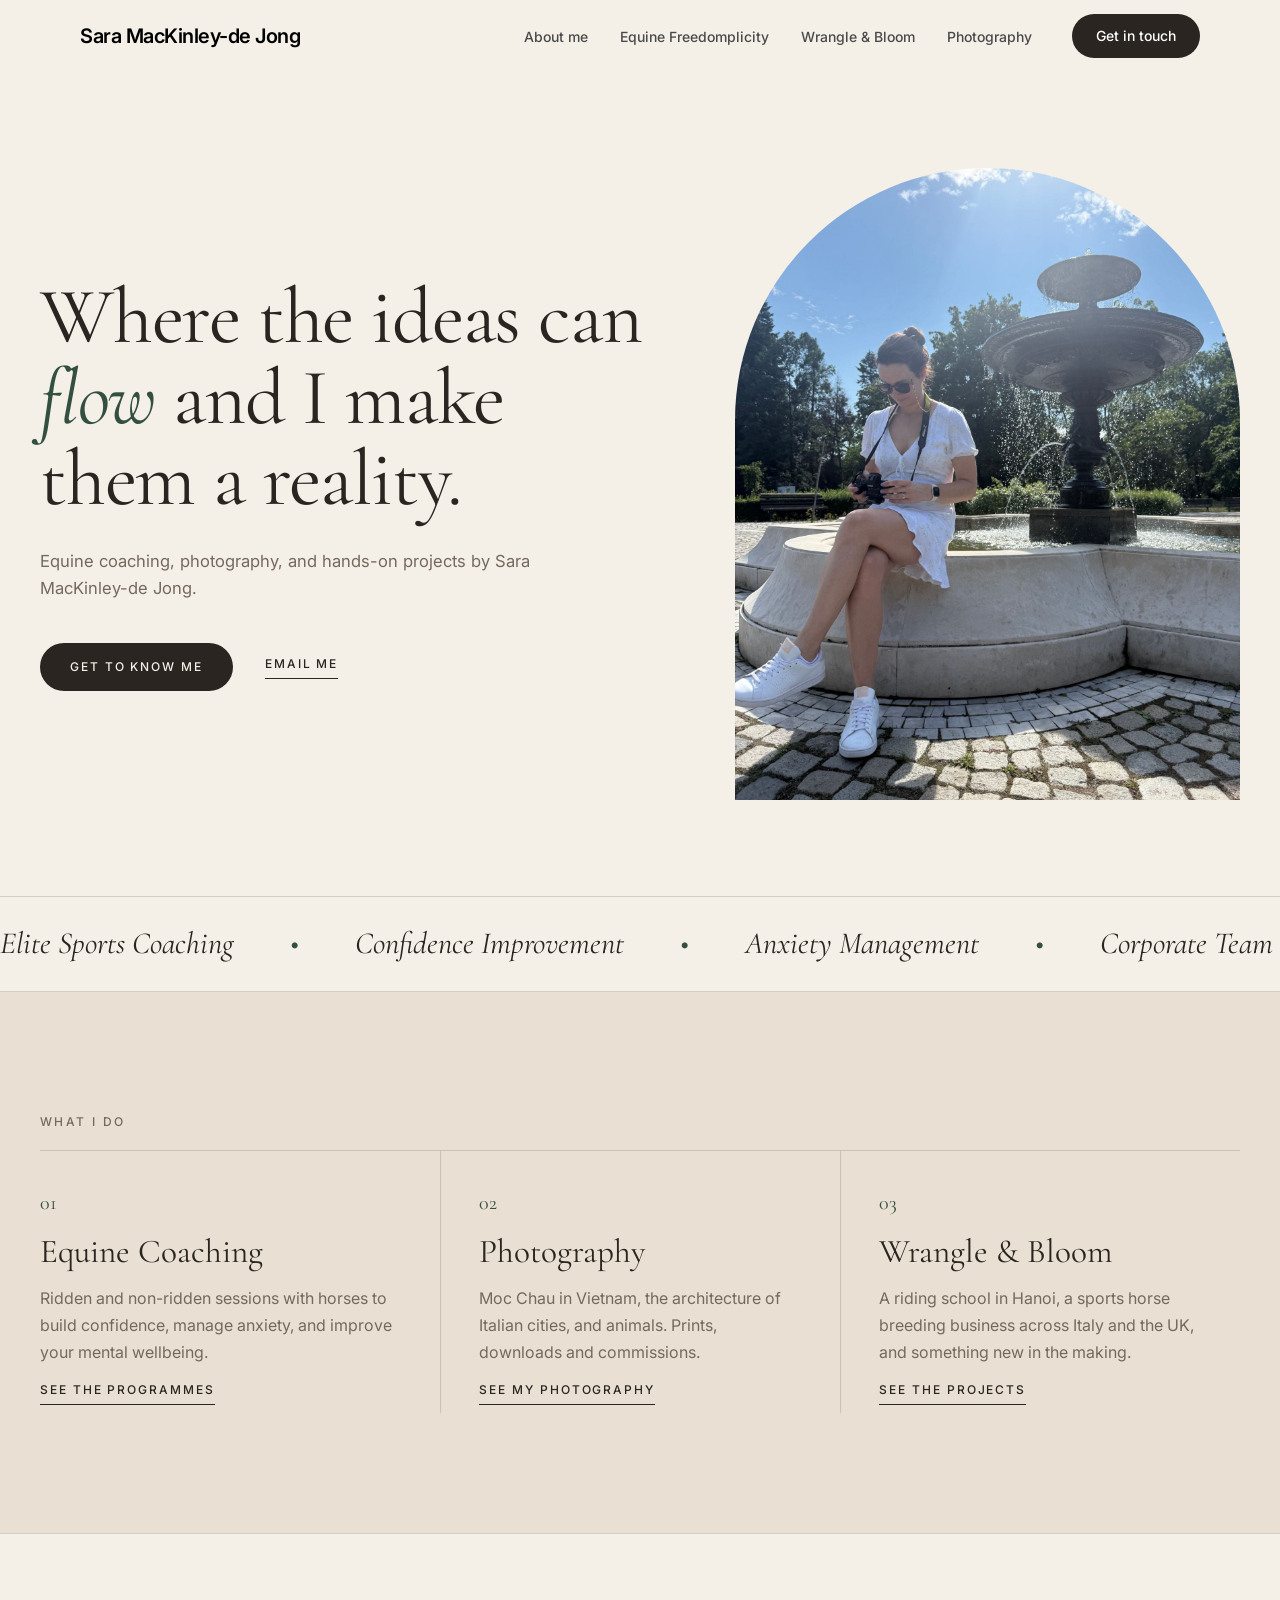
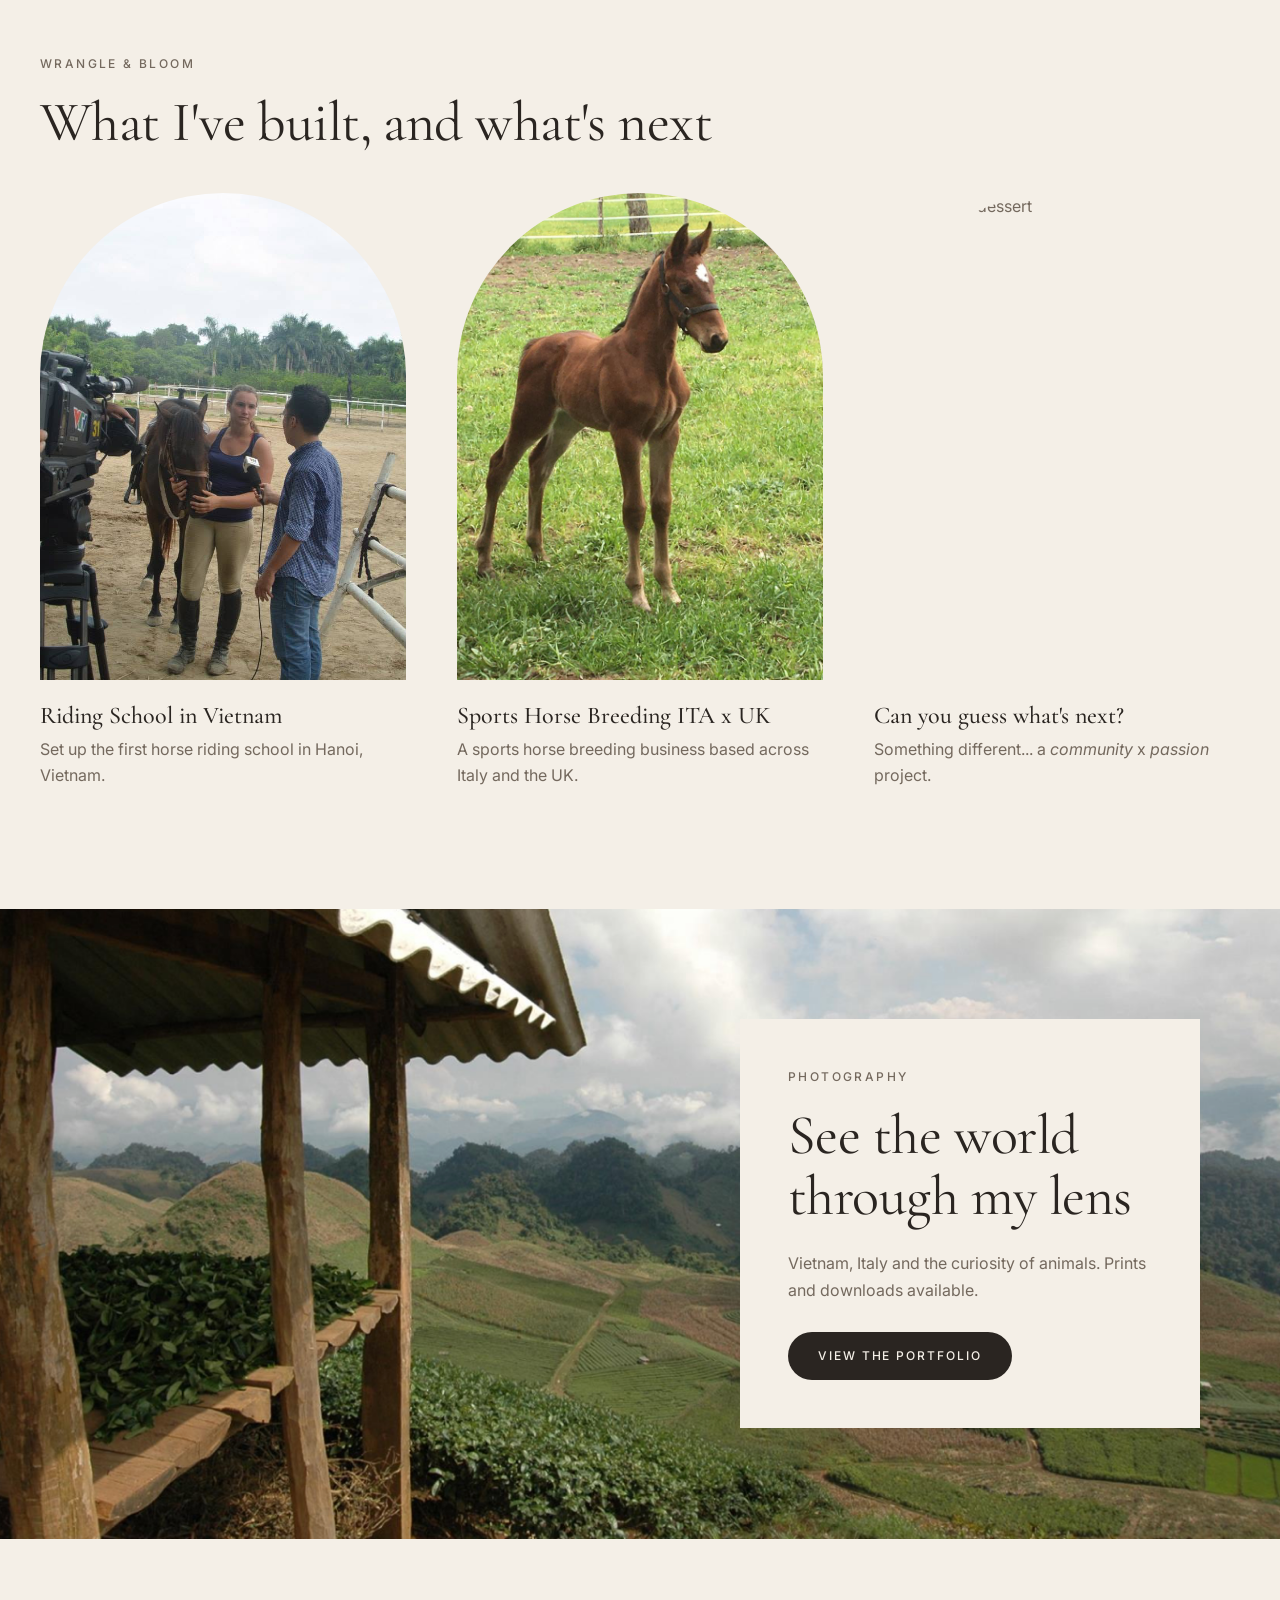
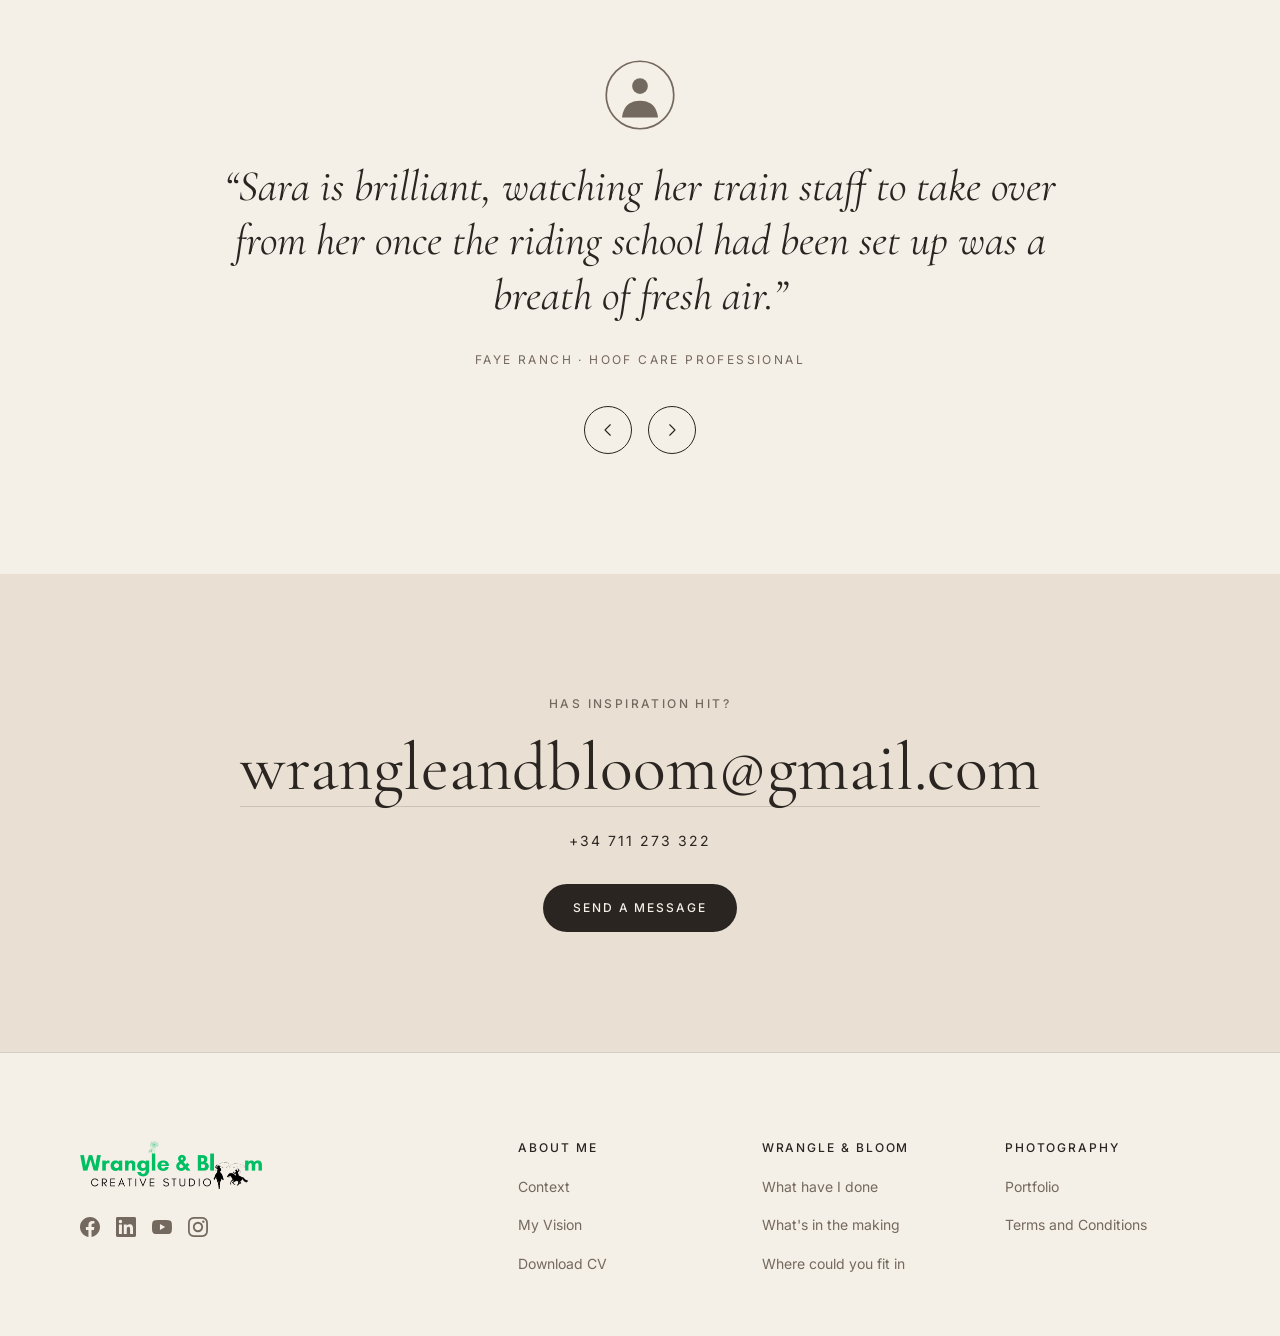
==== commit 73510b4c: "Replace the testimonial button with left and right arrows. The quotes can be stepped through in eith" ====
--- a/index.html
+++ b/index.html
@@ -138,14 +138,21 @@
             </blockquote>
             <blockquote class="home-quote__slide home-quote__slide--long" hidden>
               <p>&ldquo;I now understand that I was at a very low place for a variety of reasons. I knew I loved horses and riding but my confidence, as in life, had evaporated. Sara recognised this and because of her skills I am now really enjoying life and riding. I attempt and sometimes achieve that which I would never have dreamt before meeting Sara. Sara is amazing &#129392;&rdquo;</p>
-              <footer>Jane Mason &middot; Equine Freedomplicity</footer>
+              <footer>Jane Mason</footer>
             </blockquote>
             <blockquote class="home-quote__slide" hidden>
               <p>Pending</p>
               <footer>Pending</footer>
             </blockquote>
           </div>
-          <button type="button" class="home-btn home-btn--outline home-quote__next">See another</button>
+          <div class="home-quote__nav">
+            <button type="button" class="home-quote__arrow" data-quote-dir="-1" aria-label="Previous testimonial">
+              <svg viewBox="0 0 24 24" width="18" height="18" aria-hidden="true"><path d="M15 5 L8 12 L15 19" fill="none" stroke="currentColor" stroke-width="1.5" stroke-linecap="round" stroke-linejoin="round"/></svg>
+            </button>
+            <button type="button" class="home-quote__arrow" data-quote-dir="1" aria-label="Next testimonial">
+              <svg viewBox="0 0 24 24" width="18" height="18" aria-hidden="true"><path d="M9 5 L16 12 L9 19" fill="none" stroke="currentColor" stroke-width="1.5" stroke-linecap="round" stroke-linejoin="round"/></svg>
+            </button>
+          </div>
         </div>
       </div>
     </section>
@@ -254,15 +261,32 @@
     reveals.forEach(el => revealObserver.observe(el));
 
     const quoteSlides = document.querySelectorAll('.home-quote__slide');
-    const quoteNext = document.querySelector('.home-quote__next');
+    const quoteArrows = document.querySelectorAll('.home-quote__arrow');
+    const quoteSlidesWrap = document.querySelector('.home-quote__slides');
     let quoteIndex = 0;
 
-    if (quoteNext && quoteSlides.length) {
-      quoteNext.addEventListener('click', () => {
-        quoteSlides[quoteIndex].hidden = true;
-        quoteIndex = (quoteIndex + 1) % quoteSlides.length;
-        quoteSlides[quoteIndex].hidden = false;
-      });
+    function showQuote(next) {
+      quoteSlides[quoteIndex].hidden = true;
+      quoteIndex = (next + quoteSlides.length) % quoteSlides.length;
+      quoteSlides[quoteIndex].hidden = false;
+    }
+
+    quoteArrows.forEach(arrow => {
+      arrow.addEventListener('click', () => showQuote(quoteIndex + Number(arrow.dataset.quoteDir)));
+    });
+
+    if (quoteSlidesWrap) {
+      let quoteTouchX = null;
+      quoteSlidesWrap.addEventListener('touchstart', (e) => {
+        quoteTouchX = e.changedTouches[0].clientX;
+      }, { passive: true });
+      quoteSlidesWrap.addEventListener('touchend', (e) => {
+        if (quoteTouchX === null) return;
+        const travel = e.changedTouches[0].clientX - quoteTouchX;
+        quoteTouchX = null;
+        if (Math.abs(travel) < 40) return;
+        showQuote(quoteIndex + (travel < 0 ? 1 : -1));
+      }, { passive: true });
     }
 
   </script>
--- a/home.css
+++ b/home.css
@@ -511,8 +511,35 @@
   text-transform: uppercase;
 }
 
-.home-quote__next {
+.home-quote__nav {
+  display: flex;
+  justify-content: center;
+  gap: 16px;
   margin-top: 36px;
+}
+
+.home-quote__arrow {
+  display: inline-flex;
+  align-items: center;
+  justify-content: center;
+  width: 48px;
+  height: 48px;
+  border: 1px solid var(--h-ink);
+  border-radius: 50%;
+  color: var(--h-ink);
+  background: transparent;
+  cursor: pointer;
+  transition: background var(--transition), color var(--transition);
+}
+
+.home-quote__arrow:hover {
+  background: var(--h-ink);
+  color: var(--h-paper);
+}
+
+.home-quote__arrow:focus-visible {
+  outline: 2px solid var(--h-green);
+  outline-offset: 3px;
 }
 
 /* ---------- Contact ---------- */
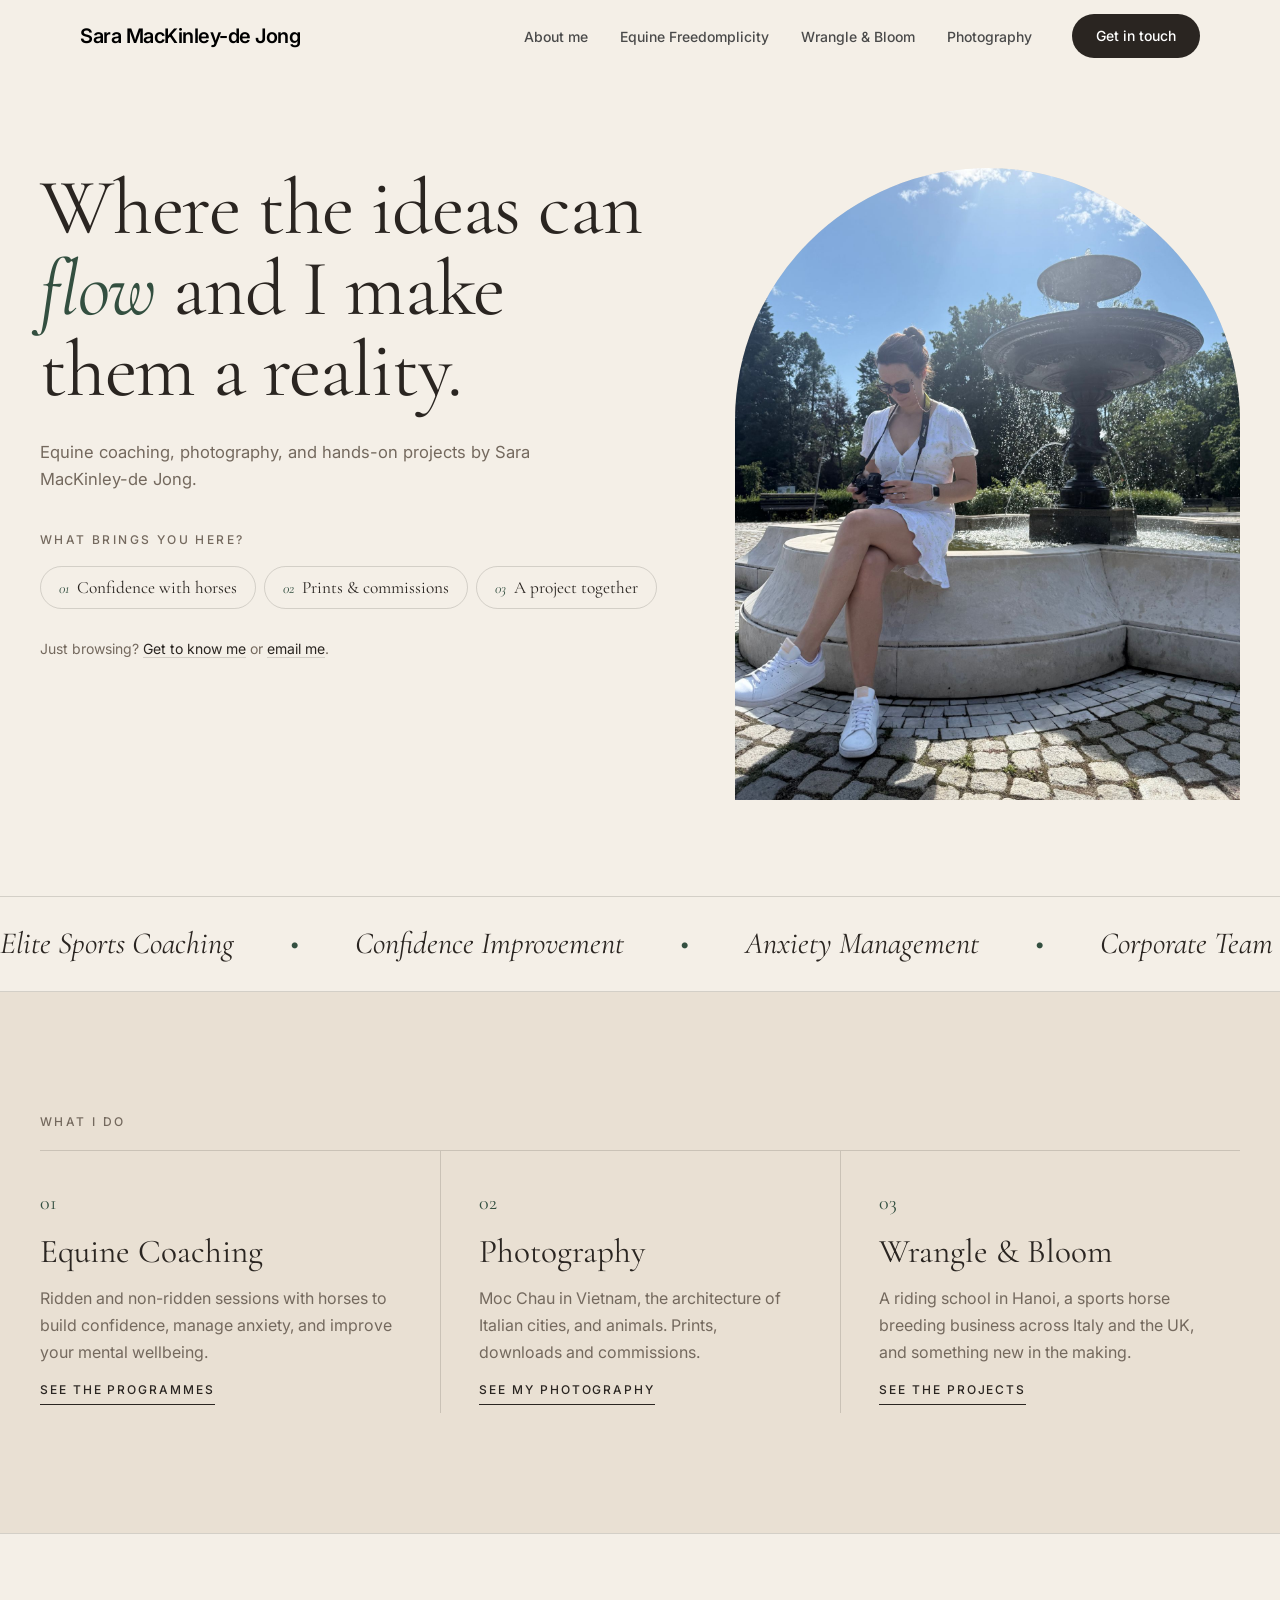
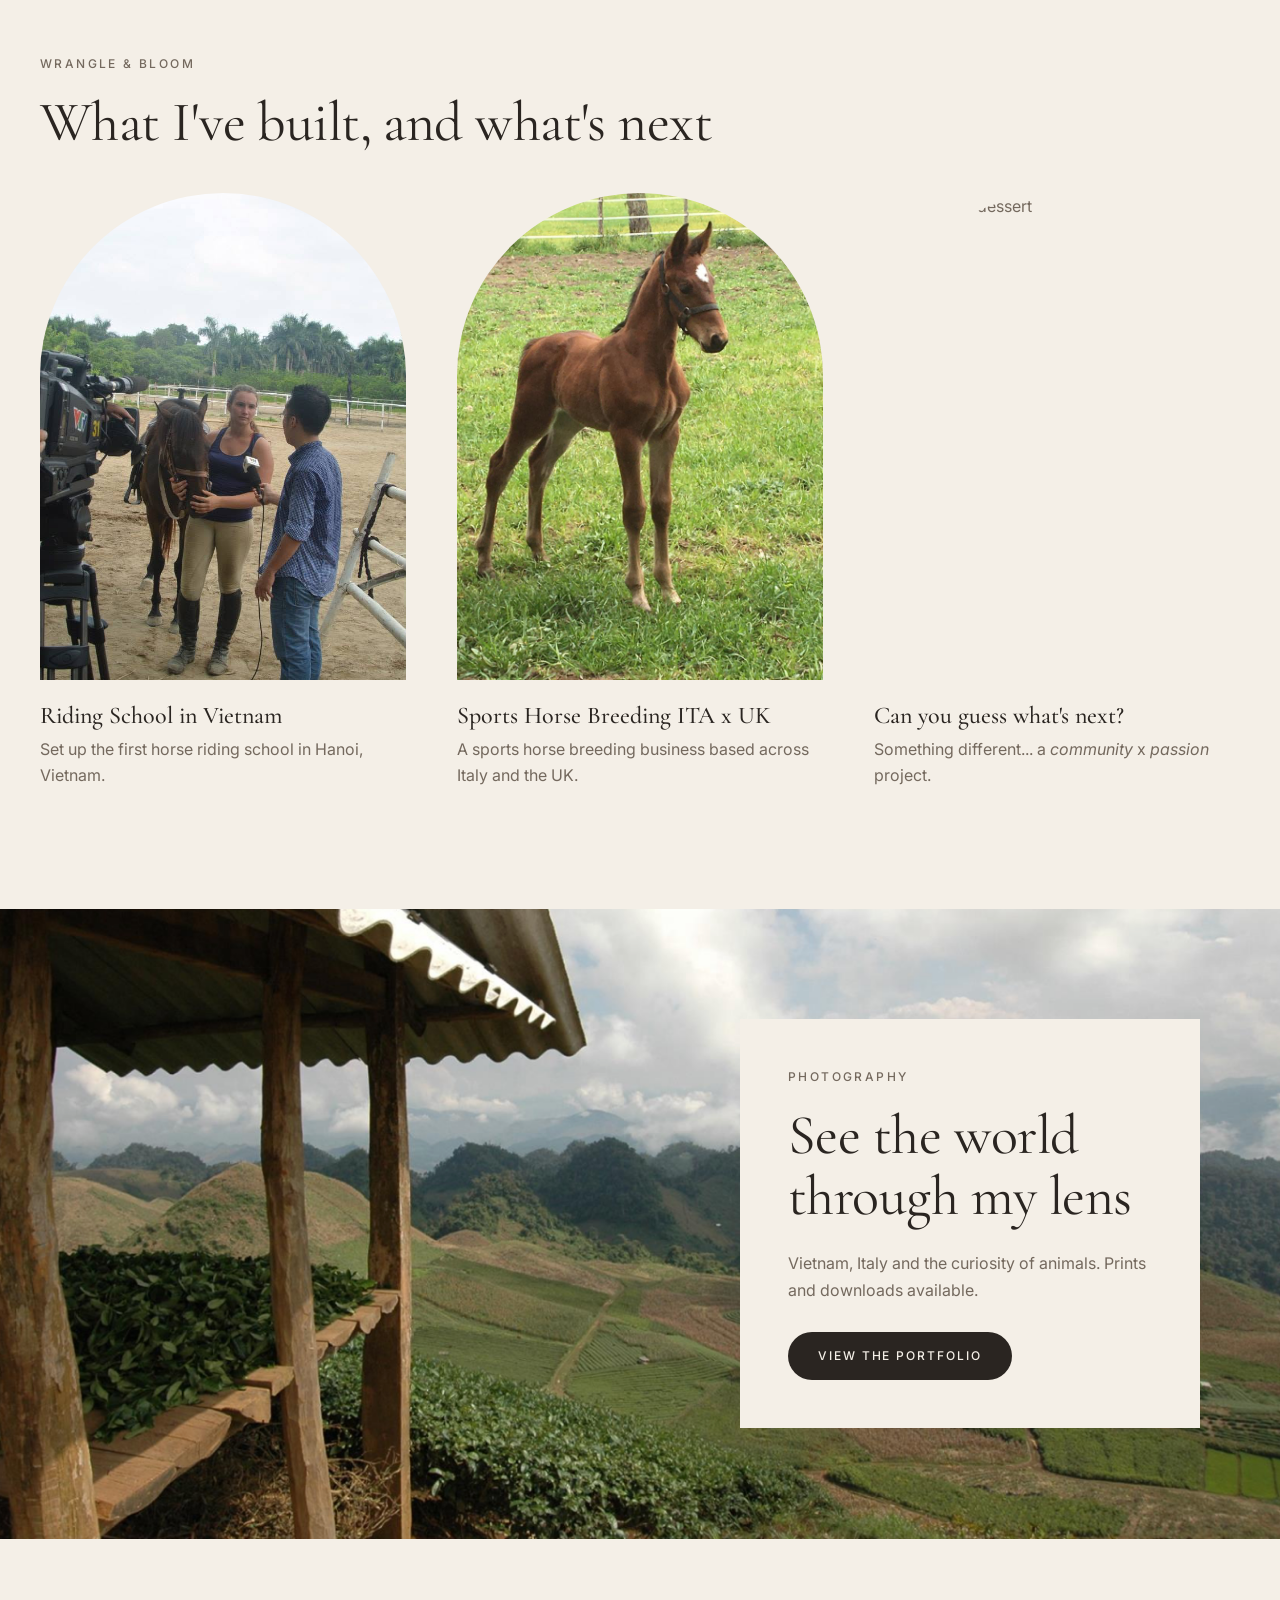
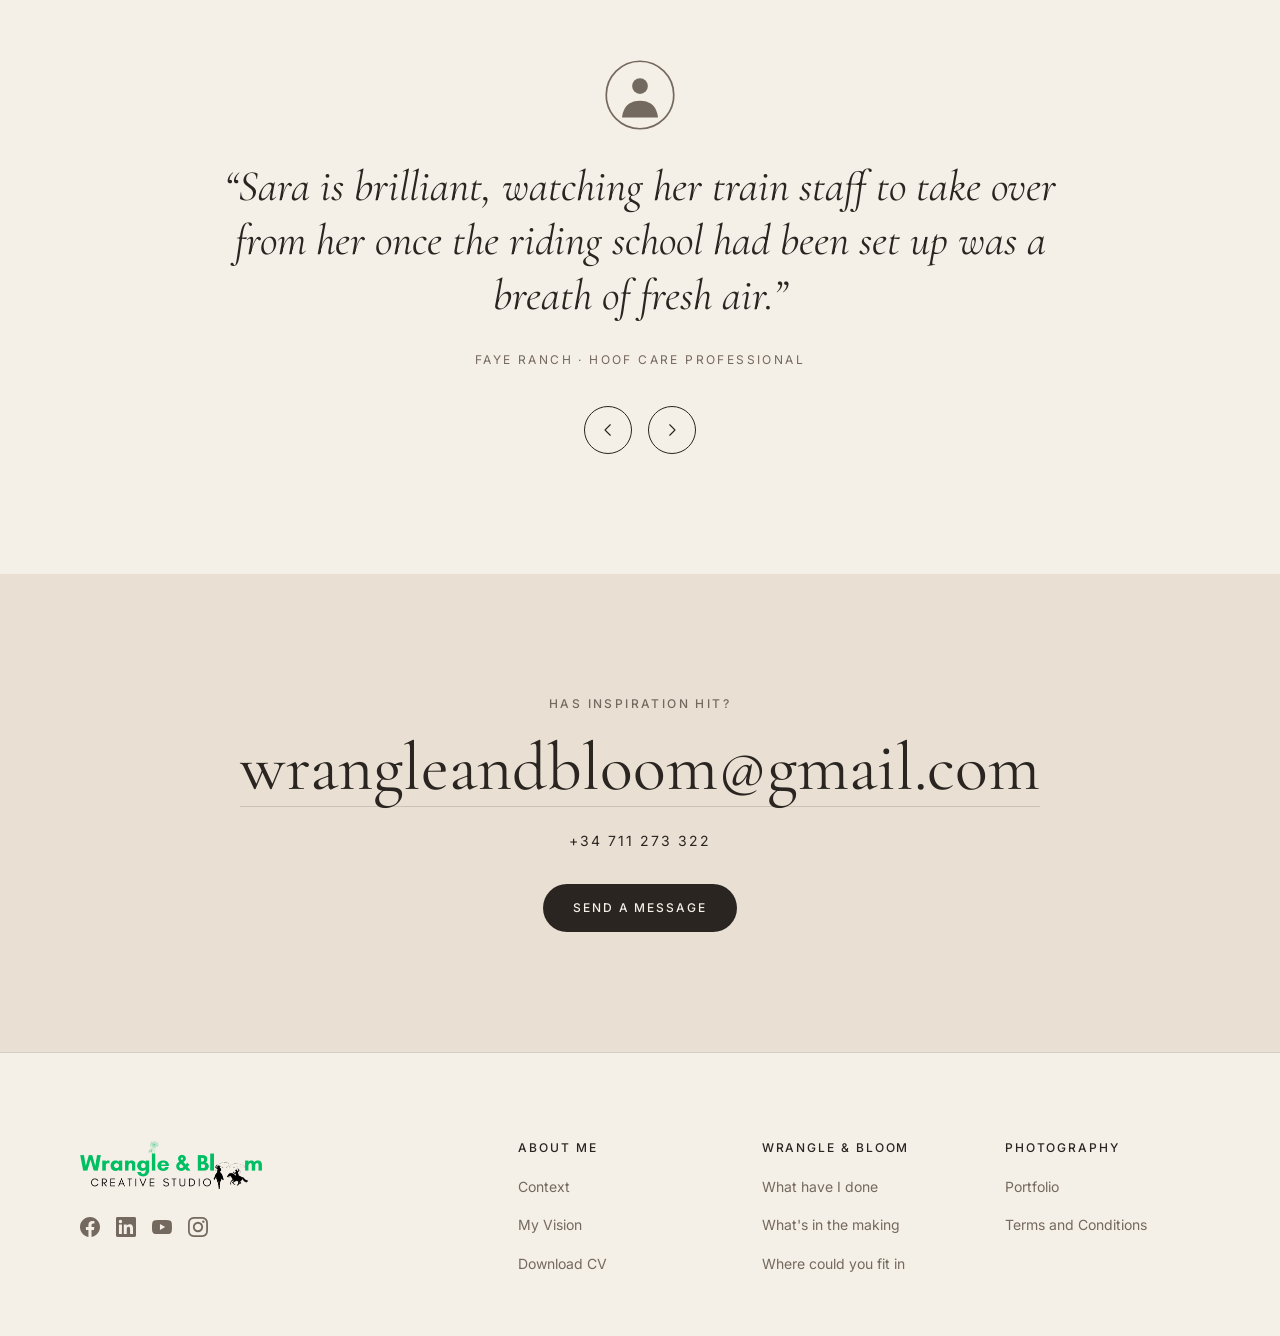
==== commit 7b7cf2a8: "Turn the hero into a 'What brings you here?' path chooser. Each answer crossfades the arch photo and" ====
--- a/index.html
+++ b/index.html
@@ -41,13 +41,56 @@
       <div class="home-hero__text">
         <h1 class="home-hero__title reveal reveal--d1">Where the ideas can <em>flow</em> and I make them a reality.</h1>
         <p class="home-hero__sub reveal reveal--d2">Equine coaching, photography, and hands-on projects by Sara MacKinley-de Jong.</p>
-        <div class="home-hero__actions reveal reveal--d3">
-          <a href="about.html" class="home-btn home-btn--solid">Get to know me</a>
-          <a href="mailto:wrangleandbloom@gmail.com" class="home-link">Email me</a>
+        <div class="home-path reveal reveal--d3" id="homePath">
+          <p class="home-path__q" id="homePathQ">What brings you here?</p>
+          <div class="home-path__choices" role="group" aria-labelledby="homePathQ">
+            <button type="button" class="home-path__choice" data-path="coaching" aria-pressed="false" aria-controls="homePathPanel">
+              <span class="home-path__num">01</span> Confidence with horses
+            </button>
+            <button type="button" class="home-path__choice" data-path="photography" aria-pressed="false" aria-controls="homePathPanel">
+              <span class="home-path__num">02</span> Prints &amp; commissions
+            </button>
+            <button type="button" class="home-path__choice" data-path="project" aria-pressed="false" aria-controls="homePathPanel">
+              <span class="home-path__num">03</span> A project together
+            </button>
+          </div>
+
+          <div class="home-path__panel" id="homePathPanel" aria-live="polite">
+            <div class="home-path__answer" data-answer="coaching" hidden>
+              <p class="home-path__offer"><span class="home-path__tag">Half price</span> Start with a taster: <span class="home-path__price"><strong>€25</strong> <s>€50</s></span></p>
+              <p>Get to know me and the horses, talk through your goals, and see if Equine Freedomplicity is the right fit before you commit. New clients only.</p>
+              <div class="home-path__actions">
+                <a href="contact.html?service=taster" class="home-btn home-btn--solid">Book a half-price taster</a>
+                <a href="equine.html#efp-programs" class="home-link">See the programmes</a>
+              </div>
+            </div>
+            <div class="home-path__answer" data-answer="photography" hidden>
+              <p class="home-path__offer">Moc Chau, Italian cities, and the curiosity of animals.</p>
+              <p>Prints and downloads from the portfolio, or a commission shot for you.</p>
+              <div class="home-path__actions">
+                <a href="photography.html" class="home-btn home-btn--solid">View the portfolio</a>
+                <a href="contact.html?service=photography" class="home-link">Ask about a commission</a>
+              </div>
+            </div>
+            <div class="home-path__answer" data-answer="project" hidden>
+              <p class="home-path__offer">I set up the first riding school in Hanoi.</p>
+              <p>A sports horse breeding business across Italy and the UK came next, and something new is in the making. Where could you fit in?</p>
+              <div class="home-path__actions">
+                <a href="contact.html?service=project" class="home-btn home-btn--solid">Tell me your idea</a>
+                <a href="#projects" class="home-link">See the projects</a>
+              </div>
+            </div>
+          </div>
+
+          <p class="home-path__aside">Just browsing? <a href="about.html">Get to know me</a> or <a href="mailto:wrangleandbloom@gmail.com">email me</a>.</p>
         </div>
       </div>
       <figure class="home-hero__media reveal reveal--d2">
-        <img src="Photos/sara_behind_the_lens.jpg" alt="Sara MacKinley-de Jong sitting on the edge of a fountain, checking a shot on her camera" class="home-arch" loading="eager">
+        <div class="home-hero__frame home-arch">
+          <img src="Photos/sara_behind_the_lens.jpg" alt="Sara MacKinley-de Jong sitting on the edge of a fountain, checking a shot on her camera" data-scene="photography" class="is-active" loading="eager">
+          <img src="equine/sara-horses.jpg" alt="Sara with three horses grazing under a tree in a sunlit paddock" data-scene="coaching" loading="lazy">
+          <img src="projects/vietnam-interview.png" alt="Sara MacKinley-de Jong being interviewed beside a horse at the riding school in Hanoi" data-scene="project" loading="lazy">
+        </div>
       </figure>
     </header>
 
@@ -260,6 +303,36 @@
 
     reveals.forEach(el => revealObserver.observe(el));
 
+    // Hero path chooser: each answer swaps the arch photo and opens the matching next step.
+    // A link like index.html?for=coaching opens straight onto that path.
+    const homePath = document.getElementById('homePath');
+    const pathChoices = homePath.querySelectorAll('.home-path__choice');
+    const pathAnswers = homePath.querySelectorAll('.home-path__answer');
+    const heroScenes = document.querySelectorAll('.home-hero__frame img');
+
+    function choosePath(path) {
+      pathChoices.forEach(btn => btn.setAttribute('aria-pressed', String(btn.dataset.path === path)));
+      pathAnswers.forEach(answer => { answer.hidden = answer.dataset.answer !== path; });
+      heroScenes.forEach(img => img.classList.toggle('is-active', img.dataset.scene === path));
+      homePath.classList.add('home-path--open');
+    }
+
+    const calmMotion = matchMedia('(prefers-reduced-motion: reduce)').matches;
+
+    pathChoices.forEach(btn => btn.addEventListener('click', () => {
+      choosePath(btn.dataset.path);
+      // Once the panel has opened, make sure its call to action is on screen.
+      setTimeout(() => {
+        const actions = homePath.querySelector('.home-path__answer:not([hidden]) .home-path__actions');
+        if (actions && actions.getBoundingClientRect().bottom > innerHeight - 16) {
+          actions.scrollIntoView({ behavior: calmMotion ? 'auto' : 'smooth', block: 'end' });
+        }
+      }, 450);
+    }));
+
+    const startPath = new URLSearchParams(location.search).get('for');
+    if (startPath && homePath.querySelector(`[data-path="${CSS.escape(startPath)}"]`)) choosePath(startPath);
+
     const quoteSlides = document.querySelectorAll('.home-quote__slide');
     const quoteArrows = document.querySelectorAll('.home-quote__arrow');
     const quoteSlidesWrap = document.querySelector('.home-quote__slides');
--- a/home.css
+++ b/home.css
@@ -134,7 +134,7 @@
   display: grid;
   grid-template-columns: 1.1fr 0.9fr;
   gap: clamp(40px, 6vw, 96px);
-  align-items: center;
+  align-items: start;
   width: min(100% - 2 * var(--container-padding), var(--container-max));
   margin-inline: auto;
   padding: calc(72px + clamp(48px, 8vw, 96px)) 0 clamp(56px, 8vw, 96px);
@@ -156,7 +156,7 @@
 .home-hero__sub {
   font-size: clamp(1rem, 1.3vw, 1.125rem);
   max-width: 32em;
-  margin-bottom: 40px;
+  margin-bottom: 36px;
 }
 
 .home-hero__actions {
@@ -170,11 +170,200 @@
   margin: 0;
 }
 
-.home-hero__media img {
+/* The arch holds one photo per path and crossfades between them */
+.home-hero__frame {
+  position: relative;
+  aspect-ratio: 4 / 5;
+  overflow: hidden;
+  background: var(--h-sand);
+}
+
+.home-hero__frame img {
+  position: absolute;
+  inset: 0;
   width: 100%;
-  aspect-ratio: 4 / 5;
+  height: 100%;
   object-fit: cover;
   object-position: 35% 30%;
+  opacity: 0;
+  transform: scale(1.04);
+  transition: opacity 0.9s var(--ease), transform 1.6s var(--ease);
+}
+
+.home-hero__frame img.is-active {
+  opacity: 1;
+  transform: scale(1);
+}
+
+.home-hero__frame img[data-scene="coaching"] {
+  object-position: 30% 60%;
+}
+
+.home-hero__frame img[data-scene="project"] {
+  object-position: 50% 35%;
+}
+
+/* ---------- Hero path chooser ---------- */
+.home-path__q {
+  font-size: var(--fs-xs);
+  font-weight: var(--fw-medium);
+  letter-spacing: 0.2em;
+  text-transform: uppercase;
+  color: var(--h-muted);
+  margin-bottom: 16px;
+}
+
+.home-path__choices {
+  display: flex;
+  flex-wrap: wrap;
+  gap: 8px;
+}
+
+.home-path__choice {
+  display: inline-flex;
+  align-items: baseline;
+  gap: 8px;
+  padding: 10px 18px;
+  border: 1px solid var(--h-line);
+  border-radius: var(--radius-pill);
+  background: transparent;
+  font-family: var(--h-serif);
+  font-size: clamp(1.05rem, 1.35vw, 1.2rem);
+  color: var(--h-ink);
+  cursor: pointer;
+  transition: background var(--transition), color var(--transition), border-color var(--transition);
+}
+
+.home-path__num {
+  font-family: inherit;
+  font-style: italic;
+  font-size: 0.85em;
+  color: var(--h-green);
+  transition: color var(--transition);
+}
+
+.home-path__choice:hover {
+  border-color: var(--h-ink);
+}
+
+.home-path__choice:focus-visible {
+  outline: 2px solid var(--h-green);
+  outline-offset: 3px;
+}
+
+.home-path__choice[aria-pressed="true"] {
+  background: var(--h-ink);
+  border-color: var(--h-ink);
+  color: var(--h-paper);
+}
+
+.home-path__choice[aria-pressed="true"] .home-path__num {
+  color: var(--h-sand);
+}
+
+/* Panel opens with a height animation once a path is picked */
+.home-path__panel {
+  display: grid;
+  grid-template-rows: 0fr;
+  transition: grid-template-rows 0.55s var(--ease);
+}
+
+.home-path__panel > * {
+  min-height: 0;
+  overflow: hidden;
+}
+
+.home-path--open .home-path__panel {
+  grid-template-rows: 1fr;
+}
+
+.home-path__answer {
+  padding: 28px 0 4px;
+  max-width: 34em;
+  animation: homePathIn 0.6s var(--ease);
+}
+
+.home-path__offer {
+  font-family: var(--h-serif);
+  font-size: clamp(1.5rem, 2.4vw, 2rem);
+  line-height: 1.15;
+  color: var(--h-ink);
+  margin-bottom: 10px;
+}
+
+.home-path__offer strong {
+  font-weight: 500;
+  color: var(--h-green);
+}
+
+.home-path__price {
+  white-space: nowrap;
+}
+
+.home-path__offer s {
+  font-size: 0.7em;
+  color: var(--h-muted);
+}
+
+.home-path__tag {
+  display: inline-block;
+  vertical-align: middle;
+  margin-right: 8px;
+  padding: 5px 12px;
+  border-radius: var(--radius-pill);
+  background: var(--h-green);
+  color: var(--h-paper);
+  font-family: 'Inter', sans-serif;
+  font-size: 0.7rem;
+  font-weight: var(--fw-medium);
+  letter-spacing: 0.16em;
+  text-transform: uppercase;
+}
+
+.home-path__actions {
+  display: flex;
+  flex-wrap: wrap;
+  align-items: center;
+  gap: 18px 28px;
+  margin-top: 24px;
+}
+
+.home-path__aside {
+  margin-top: 28px;
+  font-size: var(--fs-sm, 0.9rem);
+}
+
+.home-path__aside a {
+  color: var(--h-ink);
+  border-bottom: 1px solid var(--h-line);
+  transition: border-color var(--transition), color var(--transition);
+}
+
+.home-path__aside a:hover {
+  color: var(--h-green);
+  border-color: currentColor;
+}
+
+@media (max-width: 480px) {
+  .home-path__tag {
+    display: table;
+    margin-bottom: 10px;
+  }
+}
+
+@keyframes homePathIn {
+  from { opacity: 0; transform: translateY(10px); }
+  to { opacity: 1; transform: none; }
+}
+
+@media (prefers-reduced-motion: reduce) {
+  .home-hero__frame img,
+  .home-path__panel {
+    transition: none;
+  }
+  .home-path__answer {
+    animation: none;
+  }
 }
 
 /* ---------- Session ribbon ---------- */
@@ -685,70 +874,172 @@
   margin-top: 6px;
 }
 
-/* Contact form */
+/* Contact — sidebar plus one question at a time */
 .contact-page {
-  padding-top: calc(72px + clamp(48px, 8vw, 96px));
-  padding-bottom: var(--section-padding);
-}
-
-.contact-page__inner {
-  max-width: 640px;
+  padding: calc(72px + clamp(28px, 5vw, 56px)) 24px clamp(48px, 8vw, 80px);
+}
+
+.contact-board {
+  display: grid;
+  grid-template-columns: minmax(260px, 320px) minmax(0, 1fr);
+  width: min(100%, 1080px);
+  min-height: 680px;
   margin-inline: auto;
-  padding-inline: 24px;
-}
-
-.contact-page__intro {
-  margin-bottom: 48px;
-}
-
-.home .contact-page__title {
-  font-family: var(--h-serif);
-  font-weight: 400;
-  font-size: clamp(2.25rem, 4.2vw, 3.25rem);
-  letter-spacing: -0.015em;
-  line-height: 1.08;
-  margin-bottom: 18px;
-}
-
-.enquiry__group {
+  background: #fff;
+  border: 1px solid var(--h-line);
+  border-radius: 20px;
+  overflow: hidden;
+}
+
+.contact-side {
+  display: flex;
+  flex-direction: column;
+  gap: 28px;
+  padding: 32px 28px;
+  background: #f7f4ef;
+  border-right: 1px solid var(--h-line);
+}
+
+.contact-side__logo {
+  display: block;
+  width: 148px;
+  height: auto;
+}
+
+.contact-side__title {
+  margin-bottom: 4px;
+  font-size: 1rem;
+  font-weight: 600;
+  color: var(--h-ink);
+}
+
+.contact-side__text {
+  margin-bottom: 12px;
+  font-size: 0.875rem;
+  line-height: 1.5;
+  color: var(--h-muted);
+}
+
+.contact-side__link {
+  display: flex;
+  align-items: flex-start;
+  gap: 10px;
+  color: var(--h-ink);
+  font-size: 0.9375rem;
+  line-height: 1.4;
+}
+
+.contact-side__link svg {
+  flex-shrink: 0;
+  margin-top: 1px;
+}
+
+.contact-side__link:hover {
+  color: var(--h-green);
+}
+
+.contact-side__socials {
+  display: flex;
+  gap: 10px;
+  margin-top: auto;
+  padding-top: 12px;
+}
+
+.contact-side__socials a {
+  display: flex;
+  align-items: center;
+  justify-content: center;
+  width: 36px;
+  height: 36px;
+  border-radius: 50%;
+  background: var(--h-ink);
+  color: var(--h-paper);
+}
+
+.contact-side__socials a:hover {
+  background: var(--h-green);
+}
+
+.contact-stage {
+  display: flex;
+  flex-direction: column;
+  padding: clamp(28px, 4vw, 56px);
+}
+
+.contact-stage form,
+.enquiry-done {
+  display: flex;
+  flex-direction: column;
+  flex: 1;
+}
+
+.contact-stage form[hidden],
+.enquiry-done[hidden],
+.contact-step[hidden],
+.contact-step__nav [hidden] {
+  display: none;
+}
+
+.contact-mark {
+  width: 56px;
+  height: 56px;
+  margin-bottom: 28px;
+  border-radius: 50%;
+  background: radial-gradient(circle at 32% 28%, #7d9a88, var(--h-green) 58%, #24382e);
+}
+
+.contact-step {
   border: 0;
-  margin: 0 0 32px;
+  margin: 0;
   padding: 0;
   min-width: 0;
 }
 
-.enquiry__group[hidden] {
-  display: none;
-}
-
-.enquiry__label {
-  display: block;
+.contact-step__count {
+  margin-bottom: 14px;
+}
+
+.contact-step__title {
   padding: 0;
-  margin-bottom: 12px;
-  font-size: var(--fs-xs);
-  font-weight: var(--fw-medium);
-  letter-spacing: 0.16em;
-  text-transform: uppercase;
-  color: var(--h-ink);
-}
-
-.enquiry__optional {
-  letter-spacing: 0.04em;
-  text-transform: none;
+  font-family: var(--h-serif);
+  font-weight: 500;
+  font-size: clamp(2rem, 4vw, 2.75rem);
+  line-height: 1.12;
+  color: var(--h-ink);
+}
+
+.contact-step__hint {
+  margin-top: 12px;
+  max-width: 42rem;
   color: var(--h-muted);
-  font-weight: 400;
-}
-
-.enquiry__choice {
+  line-height: 1.6;
+}
+
+.contact-step__value {
+  min-height: 1.15em;
+  margin: 32px 0 8px;
+  font-family: var(--h-serif);
+  font-size: clamp(1.85rem, 3.5vw, 2.75rem);
+  line-height: 1.15;
+  color: var(--h-ink);
+}
+
+.contact-step__value:empty::before {
+  content: attr(data-placeholder);
+  color: var(--h-muted);
+}
+
+.contact-option {
   display: flex;
   align-items: center;
   gap: 12px;
-  padding: 10px 0;
+  padding: 14px 2px;
+  border-bottom: 1px solid var(--h-line);
   color: var(--h-ink);
   cursor: pointer;
 }
 
-.enquiry__choice input {
+.contact-option input {
   width: 18px;
   height: 18px;
   margin: 0;
@@ -756,36 +1047,50 @@
   accent-color: var(--h-green);
 }
 
-.enquiry__input {
+.contact-option:has(input:checked) {
+  font-weight: 600;
+}
+
+.contact-step__field {
   width: 100%;
-  padding: 14px 16px;
+  margin-top: 36px;
+  padding: 8px 0 12px;
+  border: 0;
+  border-bottom: 1px solid var(--h-line);
+  border-radius: 0;
+  background: transparent;
+  color: var(--h-ink);
+  font-family: var(--h-serif);
+  font-size: clamp(1.85rem, 3.5vw, 2.75rem);
+  line-height: 1.2;
+}
+
+.contact-step__field:focus {
+  outline: none;
+  border-bottom-color: var(--h-green);
+}
+
+.contact-step__field--note {
+  min-height: 140px;
+  margin-top: 28px;
+  padding: 16px;
   border: 1px solid var(--h-line);
-  border-radius: 4px;
-  background: #fffdf9;
-  color: var(--h-ink);
-  font: inherit;
-  transition: border-color var(--transition), box-shadow var(--transition);
-}
-
-.enquiry__input:focus {
-  outline: none;
+  border-radius: 8px;
+  background: #fff;
+  font-family: inherit;
+  font-size: 1.0625rem;
+  line-height: 1.6;
+  resize: vertical;
+}
+
+.contact-step__field--note:focus {
   border-color: var(--h-green);
   box-shadow: 0 0 0 3px rgba(51, 79, 64, 0.15);
 }
 
-.enquiry__textarea {
-  resize: vertical;
-  min-height: 140px;
-}
-
-.enquiry__hint {
-  margin-top: 8px;
-  font-size: var(--fs-sm);
-}
-
 .enquiry__error {
   display: none;
-  margin-top: 8px;
+  margin-top: 14px;
   font-size: var(--fs-sm);
   color: #9b3b2a;
 }
@@ -794,8 +1099,7 @@
   display: block;
 }
 
-.enquiry__error a,
-.enquiry__note a {
+.enquiry__error a {
   color: var(--h-ink);
   text-decoration: underline;
   text-underline-offset: 3px;
@@ -809,32 +1113,77 @@
   opacity: 0;
 }
 
-.enquiry__submit {
+.contact-step__nav {
+  display: flex;
+  justify-content: space-between;
+  align-items: center;
+  gap: 16px;
+  margin-top: auto;
+  padding-top: 40px;
+}
+
+.contact-step__nav .home-btn {
+  cursor: pointer;
+}
+
+.contact-step__nav .home-btn--solid {
   border: 0;
-  cursor: pointer;
-}
-
-.enquiry__submit:disabled {
+  margin-left: auto;
+}
+
+.contact-step__nav .home-btn:disabled {
   opacity: 0.6;
   cursor: wait;
 }
 
-.enquiry__note {
-  margin-top: 20px;
-  font-size: var(--fs-sm);
-}
-
-.enquiry__error--send {
-  margin-top: 16px;
+.contact-step__back {
+  gap: 8px;
 }
 
 .enquiry-done {
-  padding: 40px 0;
   outline: none;
+  justify-content: center;
+}
+
+.home .enquiry-done__title {
+  font-family: var(--h-serif);
+  font-weight: 500;
+  font-size: clamp(2rem, 4vw, 2.75rem);
+  line-height: 1.12;
+  margin: 12px 0 16px;
 }
 
 .enquiry-done p:not(.home-label) {
+  max-width: 36rem;
   margin-bottom: 28px;
+  line-height: 1.6;
+}
+
+@media (max-width: 800px) {
+  .contact-board {
+    grid-template-columns: 1fr;
+    min-height: 0;
+  }
+
+  .contact-stage {
+    order: -1;
+    padding: 24px 20px 28px;
+  }
+
+  .contact-step__nav .home-btn {
+    padding: 12px 16px;
+    letter-spacing: 0.08em;
+    white-space: nowrap;
+  }
+
+  .contact-side {
+    border-right: 0;
+    border-top: 1px solid var(--h-line);
+  }
+
+  .contact-side__socials {
+    margin-top: 8px;
+  }
 }
 
 /* Project stories */
@@ -1071,6 +1420,25 @@
   margin-top: 0.75em;
 }
 
+.efp-price__star {
+  font-size: 0.55em;
+  font-weight: 600;
+  line-height: 0;
+  color: var(--efp-green);
+}
+
+.efp-prices__travel {
+  max-width: 720px;
+  margin-top: 28px;
+  font-size: 0.95rem;
+  line-height: 1.7;
+}
+
+.efp-prices__travel .efp-price__star {
+  margin-right: 4px;
+  font-size: 1em;
+}
+
 .efp-price__saving {
   font-weight: 600;
   color: var(--efp-green);
@@ -1112,26 +1480,52 @@
   background: #fff;
 }
 
-/* FAQ */
+/* FAQ — title and photo on the left, questions on the right */
 .home .efp-faq {
   padding-top: 0;
   padding-bottom: clamp(64px, 9vw, 110px);
 }
 
+.efp-faq__panel {
+  display: grid;
+  grid-template-columns: minmax(280px, 1fr) minmax(0, 1.15fr);
+  gap: clamp(28px, 4vw, 64px);
+  align-items: start;
+  background: #fff;
+  padding: clamp(28px, 4vw, 56px);
+  border-radius: 6px;
+}
+
+.home .efp-faq__intro .efp-heading {
+  font-size: clamp(2.6rem, 4vw, 3.5rem);
+  margin-bottom: 24px;
+}
+
+.efp-faq__photo {
+  display: block;
+  width: 100%;
+  aspect-ratio: 4 / 3;
+  object-fit: cover;
+  object-position: 62% 62%;
+  border-radius: 4px;
+  -webkit-mask-image: linear-gradient(to right, #000 72%, transparent 100%);
+  mask-image: linear-gradient(to right, #000 72%, transparent 100%);
+}
+
 .efp-faq__list {
-  max-width: 820px;
-  border-top: 1px solid rgba(54, 78, 66, 0.2);
+  border-top: 1px solid rgba(54, 78, 66, 0.16);
 }
 
 .efp-faq__item {
-  border-bottom: 1px solid rgba(54, 78, 66, 0.2);
+  border-bottom: 1px solid rgba(54, 78, 66, 0.16);
 }
 
 .efp-faq__item summary {
   position: relative;
-  padding: 20px 44px 20px 0;
-  font-weight: 600;
-  font-size: 1.1rem;
+  padding: 22px 36px 22px 0;
+  font-weight: 500;
+  font-size: 1.125rem;
+  line-height: 1.4;
   color: var(--efp-green);
   cursor: pointer;
   list-style: none;
@@ -1142,18 +1536,19 @@
 }
 
 .efp-faq__item summary::after {
-  content: '+';
+  content: '';
   position: absolute;
-  right: 6px;
+  right: 4px;
   top: 50%;
-  transform: translateY(-50%);
-  font-size: 1.6rem;
-  font-weight: 400;
-  color: var(--efp-gold);
+  width: 9px;
+  height: 9px;
+  border-right: 1.5px solid var(--efp-green);
+  border-bottom: 1.5px solid var(--efp-green);
+  transform: translateY(-70%) rotate(45deg);
 }
 
 .efp-faq__item[open] summary::after {
-  content: '\2212';
+  transform: translateY(-30%) rotate(225deg);
 }
 
 .efp-faq__item summary:focus-visible {
@@ -1162,7 +1557,24 @@
 }
 
 .efp-faq__item p {
-  padding: 0 44px 22px 0;
+  padding: 0 36px 22px 0;
+  color: #5d6b64;
+  line-height: 1.7;
+}
+
+@media (max-width: 800px) {
+  .efp-faq__panel {
+    grid-template-columns: 1fr;
+    gap: 8px;
+  }
+
+  .efp-faq__photo {
+    aspect-ratio: 16 / 9;
+    max-height: 220px;
+    margin-bottom: 12px;
+    -webkit-mask-image: linear-gradient(to bottom, #000 68%, transparent 100%);
+    mask-image: linear-gradient(to bottom, #000 68%, transparent 100%);
+  }
 }
 
 .home .efp .efp-faq__item a {
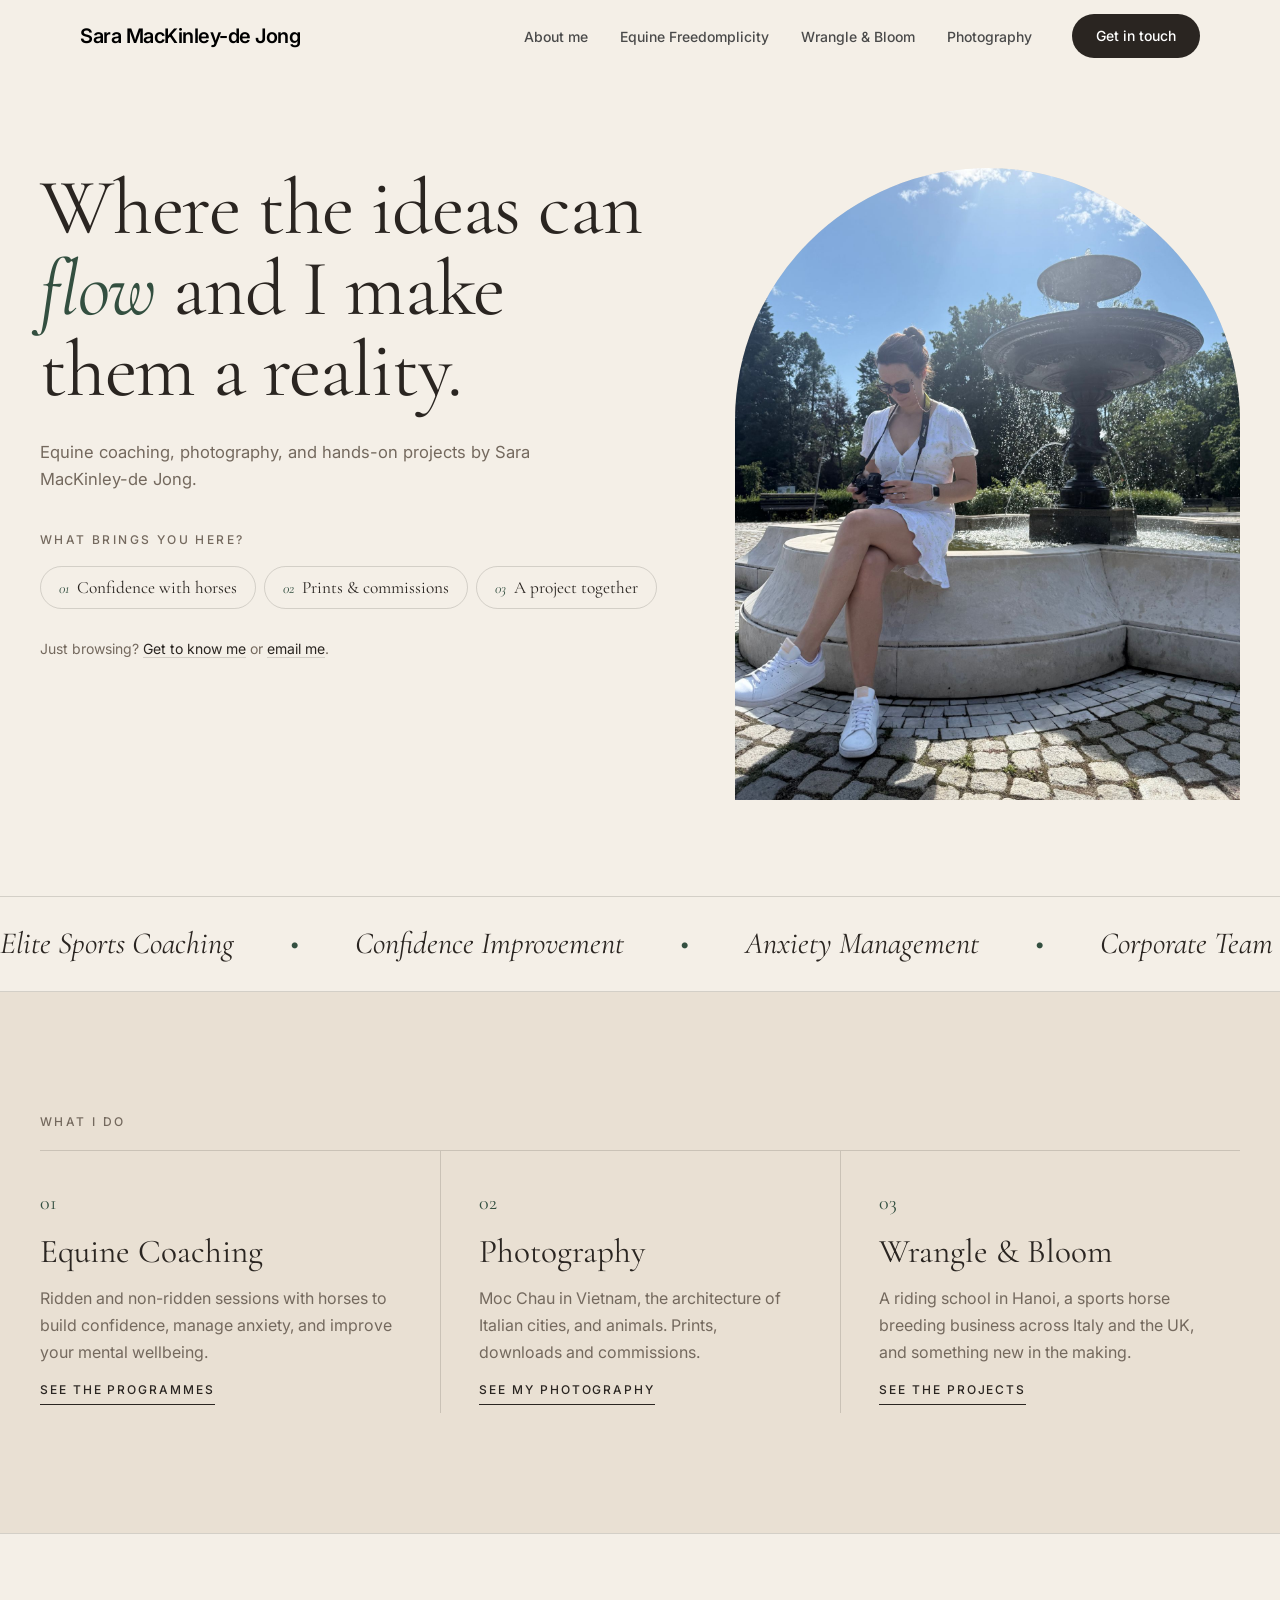
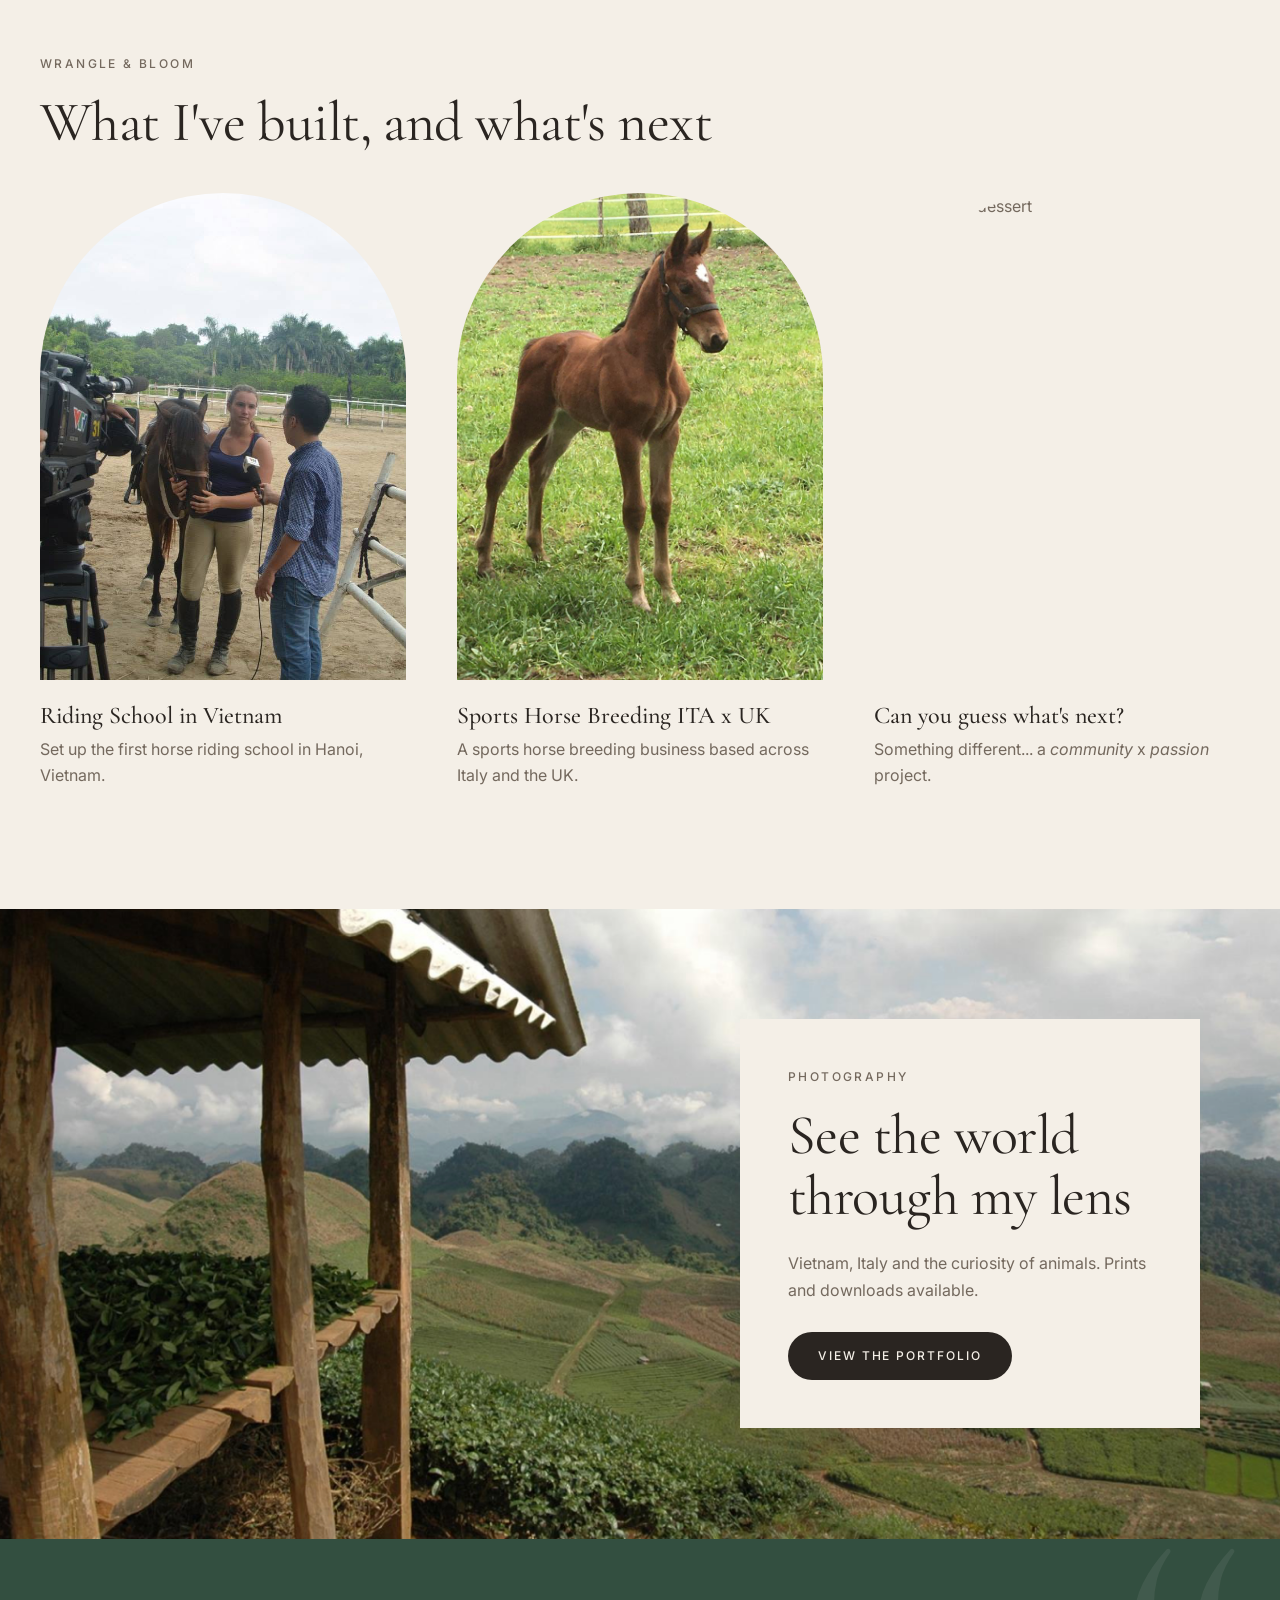
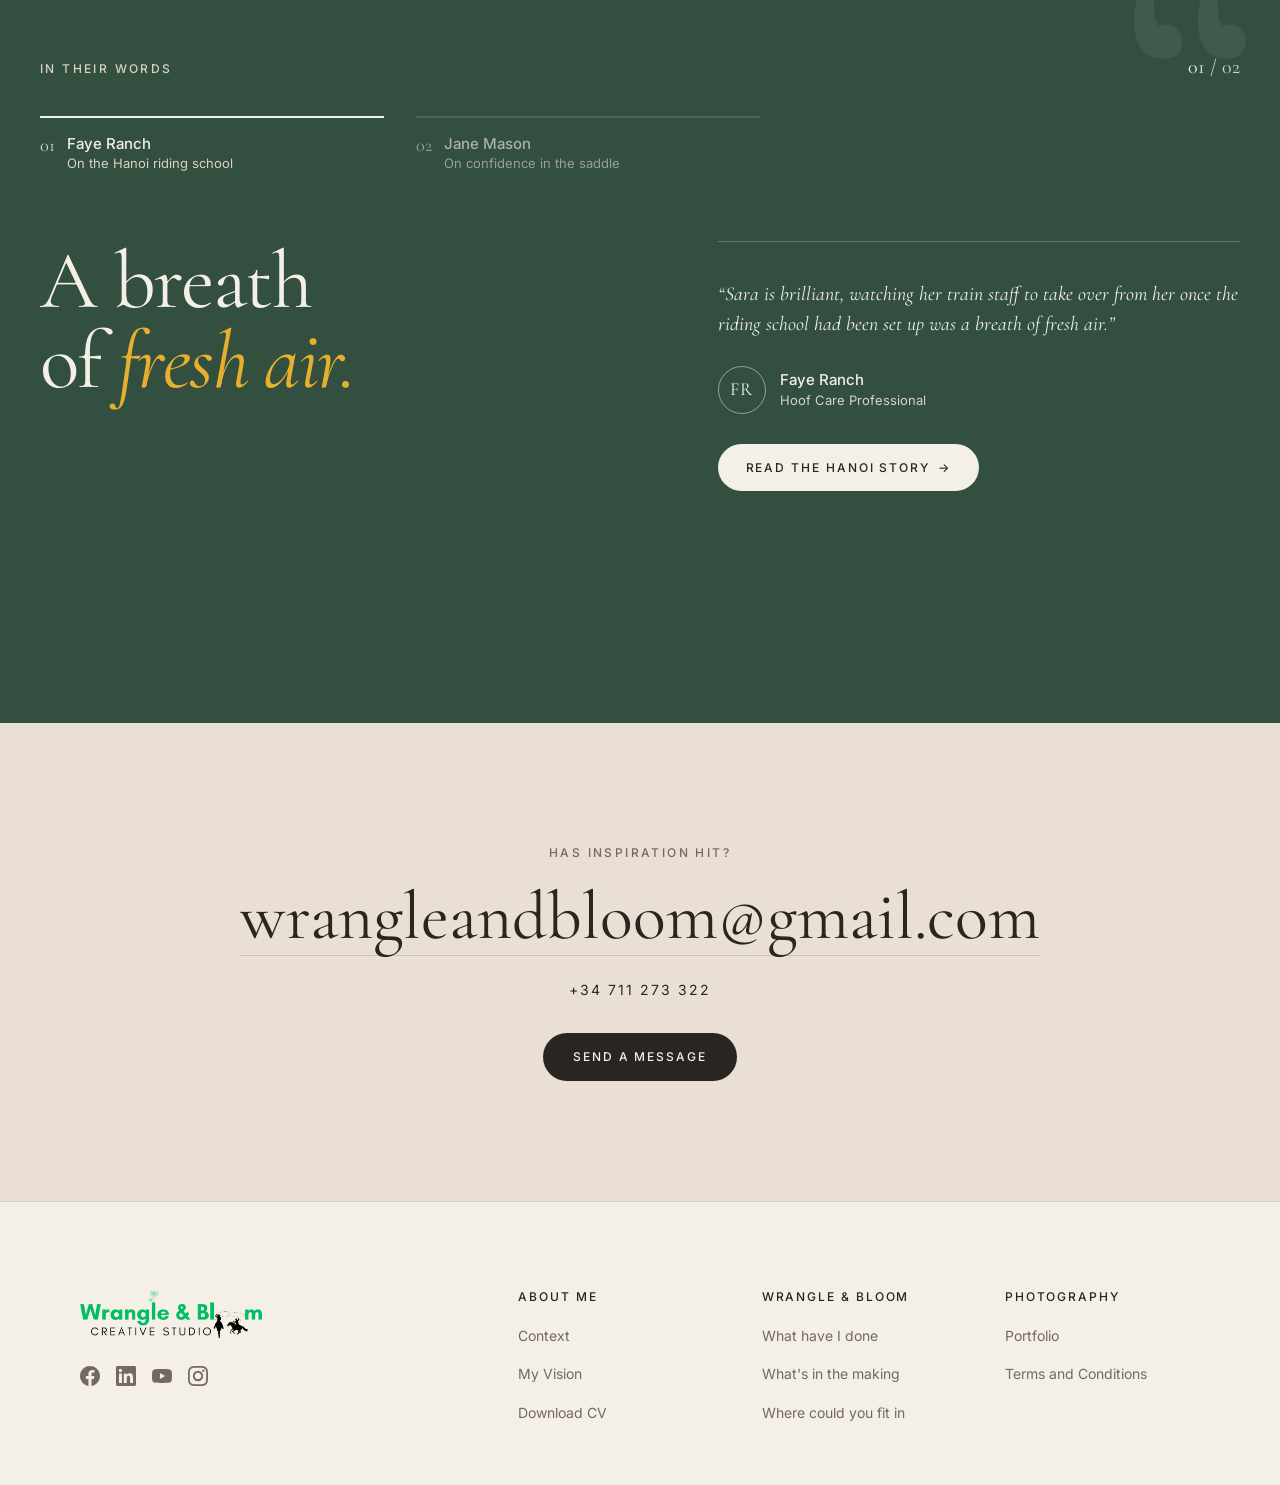
==== commit 0b70adfb: "Redesign the home page testimonials as an 'In their words' band. A green band where each quote opens" ====
--- a/index.html
+++ b/index.html
@@ -26,7 +26,7 @@
         <ul class="nav__links">
           <li><a href="about.html">About me</a></li>
           <li><a href="equine.html">Equine Freedomplicity</a></li>
-          <li><a href="#projects">Wrangle &amp; Bloom</a></li>
+          <li><a href="wrangle-and-bloom.html">Wrangle &amp; Bloom</a></li>
           <li><a href="photography.html">Photography</a></li>
         </ul>
         <a href="contact.html" class="nav__cta">Get in touch</a>
@@ -77,7 +77,7 @@
               <p>A sports horse breeding business across Italy and the UK came next, and something new is in the making. Where could you fit in?</p>
               <div class="home-path__actions">
                 <a href="contact.html?service=project" class="home-btn home-btn--solid">Tell me your idea</a>
-                <a href="#projects" class="home-link">See the projects</a>
+                <a href="wrangle-and-bloom.html" class="home-link">See the projects</a>
               </div>
             </div>
           </div>
@@ -119,7 +119,7 @@
             <p>Moc Chau in Vietnam, the architecture of Italian cities, and animals. Prints, downloads and commissions.</p>
             <span class="home-link">See my photography</span>
           </a>
-          <a href="#projects" class="home-service reveal reveal--d2">
+          <a href="wrangle-and-bloom.html" class="home-service reveal reveal--d2">
             <span class="home-service__num">03</span>
             <h3 class="home-service__title">Wrangle &amp; Bloom</h3>
             <p>A riding school in Hanoi, a sports horse breeding business across Italy and the UK, and something new in the making.</p>
@@ -165,37 +165,58 @@
       </div>
     </section>
 
-    <!-- Testimonial -->
-    <section class="home-section home-quote" aria-label="Testimonials">
+    <!-- In their words: each quote opens on a line lifted from it, and leads to the matching next step.
+         To add one, copy a <figure> and a tab, and bump the numbers. -->
+    <section class="home-voices" id="voices" aria-labelledby="voicesLabel">
       <div class="home-container">
-        <div class="home-quote__panel reveal">
-          <svg class="home-quote__avatar" viewBox="0 0 64 64" width="72" height="72" aria-hidden="true">
-            <circle cx="32" cy="32" r="30" fill="none" stroke="currentColor" stroke-width="1.5"/>
-            <circle cx="32" cy="24" r="7" fill="currentColor"/>
-            <path fill="currentColor" d="M16 52c1.2-10 6.8-15 16-15s14.8 5 16 15H16z"/>
-          </svg>
-          <div class="home-quote__slides" aria-live="polite">
-            <blockquote class="home-quote__slide">
-              <p>&ldquo;Sara is brilliant, watching her train staff to take over from her once the riding school had been set up was a breath of fresh air.&rdquo;</p>
-              <footer>Faye Ranch &middot; Hoof Care Professional</footer>
-            </blockquote>
-            <blockquote class="home-quote__slide home-quote__slide--long" hidden>
-              <p>&ldquo;I now understand that I was at a very low place for a variety of reasons. I knew I loved horses and riding but my confidence, as in life, had evaporated. Sara recognised this and because of her skills I am now really enjoying life and riding. I attempt and sometimes achieve that which I would never have dreamt before meeting Sara. Sara is amazing &#129392;&rdquo;</p>
-              <footer>Jane Mason</footer>
-            </blockquote>
-            <blockquote class="home-quote__slide" hidden>
-              <p>Pending</p>
-              <footer>Pending</footer>
-            </blockquote>
-          </div>
-          <div class="home-quote__nav">
-            <button type="button" class="home-quote__arrow" data-quote-dir="-1" aria-label="Previous testimonial">
-              <svg viewBox="0 0 24 24" width="18" height="18" aria-hidden="true"><path d="M15 5 L8 12 L15 19" fill="none" stroke="currentColor" stroke-width="1.5" stroke-linecap="round" stroke-linejoin="round"/></svg>
-            </button>
-            <button type="button" class="home-quote__arrow" data-quote-dir="1" aria-label="Next testimonial">
-              <svg viewBox="0 0 24 24" width="18" height="18" aria-hidden="true"><path d="M9 5 L16 12 L9 19" fill="none" stroke="currentColor" stroke-width="1.5" stroke-linecap="round" stroke-linejoin="round"/></svg>
-            </button>
-          </div>
+        <div class="home-voices__top reveal">
+          <p class="home-label" id="voicesLabel">In their words</p>
+          <p class="home-voices__count" aria-hidden="true"><span data-voice-count>01</span> / 02</p>
+        </div>
+
+        <div class="home-voices__tabs reveal" role="tablist" aria-label="Choose a testimonial">
+          <button type="button" class="home-voices__tab" role="tab" id="voiceTab1" aria-controls="voice1" aria-selected="true">
+            <span class="home-voices__bar" aria-hidden="true"><i></i></span>
+            <span class="home-voices__num" aria-hidden="true">01</span>
+            <span class="home-voices__who">Faye Ranch</span>
+            <span class="home-voices__about">On the Hanoi riding school</span>
+          </button>
+          <button type="button" class="home-voices__tab" role="tab" id="voiceTab2" aria-controls="voice2" aria-selected="false" tabindex="-1">
+            <span class="home-voices__bar" aria-hidden="true"><i></i></span>
+            <span class="home-voices__num" aria-hidden="true">02</span>
+            <span class="home-voices__who">Jane Mason</span>
+            <span class="home-voices__about">On confidence in the saddle</span>
+          </button>
+        </div>
+
+        <div class="home-voices__stage reveal reveal--d1">
+          <figure class="home-voices__slide is-active" id="voice1" role="tabpanel" aria-labelledby="voiceTab1" data-duration="10000">
+            <p class="home-voices__pull" aria-hidden="true">A breath of <em>fresh air.</em></p>
+            <div class="home-voices__body">
+              <blockquote>
+                <p>&ldquo;Sara is brilliant, watching her train staff to take over from her once the riding school had been set up was a breath of fresh air.&rdquo;</p>
+              </blockquote>
+              <figcaption class="home-voices__by">
+                <span class="home-voices__mono" aria-hidden="true">FR</span>
+                <span><strong>Faye Ranch</strong>Hoof Care Professional</span>
+              </figcaption>
+              <a class="home-voices__cta" href="vietnam-riding-school.html">Read the Hanoi story <span aria-hidden="true">&rarr;</span></a>
+            </div>
+          </figure>
+
+          <figure class="home-voices__slide" id="voice2" role="tabpanel" aria-labelledby="voiceTab2" data-duration="18000">
+            <p class="home-voices__pull" aria-hidden="true">I am now really <em>enjoying life</em> and riding.</p>
+            <div class="home-voices__body">
+              <blockquote>
+                <p>&ldquo;I now understand that I was at a very low place for a variety of reasons. I knew I loved horses and riding but my confidence, as in life, had evaporated. Sara recognised this and because of her skills I am now really enjoying life and riding. I attempt and sometimes achieve that which I would never have dreamt before meeting Sara. Sara is amazing &#129392;&rdquo;</p>
+              </blockquote>
+              <figcaption class="home-voices__by">
+                <span class="home-voices__mono" aria-hidden="true">JM</span>
+                <span><strong>Jane Mason</strong></span>
+              </figcaption>
+              <a class="home-voices__cta" href="contact.html?service=taster">Book a half-price taster <span aria-hidden="true">&rarr;</span></a>
+            </div>
+          </figure>
         </div>
       </div>
     </section>
@@ -249,9 +270,9 @@
         <div class="footer__col">
           <h4 class="footer__col-title">Wrangle &amp; Bloom</h4>
           <ul class="footer__col-links">
-            <li><a href="#projects">What have I done</a></li>
-            <li><a href="#projects">What's in the making</a></li>
-            <li><a href="#projects">Where could you fit in</a></li>
+            <li><a href="wrangle-and-bloom.html#done">What have I done</a></li>
+            <li><a href="wrangle-and-bloom.html#next">What's in the making</a></li>
+            <li><a href="wrangle-and-bloom.html#fit">Where could you fit in</a></li>
           </ul>
         </div>
 
@@ -333,33 +354,75 @@
     const startPath = new URLSearchParams(location.search).get('for');
     if (startPath && homePath.querySelector(`[data-path="${CSS.escape(startPath)}"]`)) choosePath(startPath);
 
-    const quoteSlides = document.querySelectorAll('.home-quote__slide');
-    const quoteArrows = document.querySelectorAll('.home-quote__arrow');
-    const quoteSlidesWrap = document.querySelector('.home-quote__slides');
-    let quoteIndex = 0;
-
-    function showQuote(next) {
-      quoteSlides[quoteIndex].hidden = true;
-      quoteIndex = (next + quoteSlides.length) % quoteSlides.length;
-      quoteSlides[quoteIndex].hidden = false;
-    }
-
-    quoteArrows.forEach(arrow => {
-      arrow.addEventListener('click', () => showQuote(quoteIndex + Number(arrow.dataset.quoteDir)));
-    });
-
-    if (quoteSlidesWrap) {
-      let quoteTouchX = null;
-      quoteSlidesWrap.addEventListener('touchstart', (e) => {
-        quoteTouchX = e.changedTouches[0].clientX;
+    // In their words: tabs, a gentle auto-advance while the section is on screen, and swipe.
+    const voices = document.getElementById('voices');
+    if (voices) {
+      const voiceTabs = [...voices.querySelectorAll('.home-voices__tab')];
+      const voiceSlides = [...voices.querySelectorAll('.home-voices__slide')];
+      const voiceCount = voices.querySelector('[data-voice-count]');
+      const voiceStage = voices.querySelector('.home-voices__stage');
+      let voiceIndex = 0, voiceTimer = null, voiceAuto = !calmMotion, voiceSeen = false, voiceHeld = false;
+
+      function playVoice() {
+        clearTimeout(voiceTimer);
+        voices.classList.remove('is-playing');
+        if (!voiceAuto || !voiceSeen || voiceHeld) return;
+        const wait = Number(voiceSlides[voiceIndex].dataset.duration) || 10000;
+        voices.style.setProperty('--voice-time', `${wait}ms`);
+        void voices.offsetWidth;
+        voices.classList.add('is-playing');
+        voiceTimer = setTimeout(() => showVoice(voiceIndex + 1), wait);
+      }
+
+      function showVoice(next, byHand) {
+        voiceIndex = (next + voiceSlides.length) % voiceSlides.length;
+        voiceSlides.forEach((slide, n) => slide.classList.toggle('is-active', n === voiceIndex));
+        voiceTabs.forEach((tab, n) => {
+          tab.setAttribute('aria-selected', String(n === voiceIndex));
+          tab.tabIndex = n === voiceIndex ? 0 : -1;
+        });
+        voiceCount.textContent = String(voiceIndex + 1).padStart(2, '0');
+        if (byHand) {
+          // Once someone picks a quote themselves, stop moving it under them
+          voiceAuto = false;
+          voiceStage.setAttribute('aria-live', 'polite');
+        }
+        playVoice();
+      }
+
+      voiceTabs.forEach((tab, n) => {
+        tab.addEventListener('click', () => showVoice(n, true));
+        tab.addEventListener('keydown', (e) => {
+          const step = { ArrowRight: 1, ArrowDown: 1, ArrowLeft: -1, ArrowUp: -1 }[e.key];
+          if (!step) return;
+          e.preventDefault();
+          showVoice(voiceIndex + step, true);
+          voiceTabs[voiceIndex].focus();
+        });
+      });
+
+      const holdVoice = (held) => { voiceHeld = held; playVoice(); };
+      voiceStage.addEventListener('mouseenter', () => holdVoice(true));
+      voiceStage.addEventListener('mouseleave', () => holdVoice(false));
+      voiceStage.addEventListener('focusin', () => holdVoice(true));
+      voiceStage.addEventListener('focusout', () => holdVoice(false));
+
+      let voiceTouchX = null;
+      voiceStage.addEventListener('touchstart', (e) => { voiceTouchX = e.changedTouches[0].clientX; }, { passive: true });
+      voiceStage.addEventListener('touchend', (e) => {
+        if (voiceTouchX === null) return;
+        const travel = e.changedTouches[0].clientX - voiceTouchX;
+        voiceTouchX = null;
+        if (Math.abs(travel) < 40) return;
+        showVoice(voiceIndex + (travel < 0 ? 1 : -1), true);
       }, { passive: true });
-      quoteSlidesWrap.addEventListener('touchend', (e) => {
-        if (quoteTouchX === null) return;
-        const travel = e.changedTouches[0].clientX - quoteTouchX;
-        quoteTouchX = null;
-        if (Math.abs(travel) < 40) return;
-        showQuote(quoteIndex + (travel < 0 ? 1 : -1));
-      }, { passive: true });
+
+      new IntersectionObserver(([entry]) => {
+        voiceSeen = entry.isIntersecting;
+        playVoice();
+      }, { threshold: 0.35 }).observe(voices);
+
+      voices.classList.add('is-ready');
     }
 
   </script>
--- a/home.css
+++ b/home.css
@@ -731,6 +731,310 @@
   outline-offset: 3px;
 }
 
+/* ---------- In their words (home page testimonials) ----------
+   A green band. Each quote opens on a line lifted from it, set large,
+   with the full words, who said it and the matching next step beside it.
+   The plain .home-quote styles above are still used on wrangle-and-bloom.html. */
+.home-voices {
+  position: relative;
+  overflow: hidden;
+  padding-block: clamp(64px, 9vw, 112px);
+  background: var(--h-green);
+  color: var(--h-paper);
+}
+
+/* One oversized quotation mark, sitting behind everything */
+.home-voices::before {
+  content: "\201C";
+  position: absolute;
+  top: clamp(-40px, -2vw, -10px);
+  right: max(12px, calc((100vw - var(--container-max)) / 2 - 24px));
+  font-family: var(--h-serif);
+  font-size: clamp(16rem, 34vw, 30rem);
+  line-height: 0.8;
+  color: rgba(244, 239, 231, 0.07);
+  pointer-events: none;
+}
+
+.home-voices .home-container {
+  position: relative;
+}
+
+.home-voices__top {
+  display: flex;
+  align-items: baseline;
+  justify-content: space-between;
+  gap: 24px;
+  margin-bottom: clamp(20px, 3vw, 32px);
+}
+
+.home .home-voices .home-label {
+  margin: 0;
+  color: #d9d2c5;
+}
+
+.home .home-voices__count {
+  margin: 0;
+  font-family: var(--h-serif);
+  font-size: 1.25rem;
+  color: #d9d2c5;
+}
+
+.home-voices__count span {
+  color: var(--h-paper);
+}
+
+/* Tabs: who is speaking, with a line that fills while their quote is up */
+.home-voices__tabs {
+  display: grid;
+  grid-template-columns: repeat(auto-fit, minmax(0, 1fr));
+  grid-auto-flow: column;
+  gap: clamp(12px, 2.5vw, 32px);
+  max-width: 720px;
+  margin-bottom: clamp(36px, 5vw, 64px);
+}
+
+.home-voices:not(.is-ready) .home-voices__tabs,
+.home-voices:not(.is-ready) .home-voices__count {
+  display: none;
+}
+
+.home-voices__tab {
+  display: grid;
+  grid-template-columns: auto 1fr;
+  column-gap: 12px;
+  row-gap: 2px;
+  padding: 0 0 6px;
+  border: 0;
+  background: none;
+  font-family: inherit;
+  text-align: left;
+  color: #d9d2c5;
+  cursor: pointer;
+  opacity: 0.62;
+  transition: opacity 0.3s ease;
+}
+
+.home-voices__tab:hover,
+.home-voices__tab[aria-selected="true"] {
+  opacity: 1;
+}
+
+.home-voices__tab:focus-visible {
+  outline: 2px solid var(--h-paper);
+  outline-offset: 6px;
+}
+
+.home-voices__bar {
+  grid-column: 1 / -1;
+  display: block;
+  height: 2px;
+  margin-bottom: 14px;
+  background: rgba(244, 239, 231, 0.22);
+  overflow: hidden;
+}
+
+.home-voices__bar i {
+  display: block;
+  height: 100%;
+  background: var(--h-paper);
+  transform: scaleX(0);
+  transform-origin: left;
+}
+
+.home-voices__tab[aria-selected="true"] .home-voices__bar i {
+  transform: scaleX(1);
+}
+
+.home-voices.is-playing .home-voices__tab[aria-selected="true"] .home-voices__bar i {
+  animation: home-voices-fill var(--voice-time, 10000ms) linear both;
+}
+
+@keyframes home-voices-fill {
+  from { transform: scaleX(0); }
+  to   { transform: scaleX(1); }
+}
+
+.home-voices__num {
+  grid-row: 2 / span 2;
+  font-family: var(--h-serif);
+  font-size: 1.15rem;
+  line-height: 1.3;
+}
+
+.home-voices__who {
+  font-size: 0.9375rem;
+  font-weight: 500;
+  color: var(--h-paper);
+}
+
+.home-voices__about {
+  grid-column: 2;
+  font-size: 0.8125rem;
+}
+
+/* Slides share one grid cell, so the band keeps its height as they swap */
+.home-voices__stage {
+  display: grid;
+}
+
+.home-voices__slide {
+  display: grid;
+  grid-template-columns: minmax(0, 1.15fr) minmax(0, 1fr);
+  gap: clamp(28px, 6vw, 96px);
+  align-items: start;
+  margin: 0;
+}
+
+.home-voices:not(.is-ready) .home-voices__slide + .home-voices__slide {
+  margin-top: 72px;
+}
+
+.home-voices.is-ready .home-voices__slide {
+  grid-area: 1 / 1;
+  opacity: 0;
+  visibility: hidden;
+  transition: opacity 0.35s ease, visibility 0s linear 0.35s;
+}
+
+.home-voices.is-ready .home-voices__slide.is-active {
+  opacity: 1;
+  visibility: visible;
+  transition: opacity 0.5s ease 0.15s, visibility 0s;
+}
+
+.home .home-voices__pull {
+  margin: 0;
+  font-family: var(--h-serif);
+  font-weight: 400;
+  font-size: clamp(2.75rem, 6.4vw, 5.75rem);
+  line-height: 0.98;
+  letter-spacing: -0.02em;
+  color: var(--h-paper);
+  text-wrap: balance;
+}
+
+.home-voices__pull em {
+  font-style: italic;
+  color: #e6af2e;
+}
+
+.home-voices.is-ready .home-voices__slide.is-active .home-voices__pull {
+  animation: home-voices-rise 0.7s cubic-bezier(0.2, 0.7, 0.2, 1) 0.1s both;
+}
+
+.home-voices.is-ready .home-voices__slide.is-active .home-voices__body {
+  animation: home-voices-rise 0.7s cubic-bezier(0.2, 0.7, 0.2, 1) 0.22s both;
+}
+
+@keyframes home-voices-rise {
+  from { opacity: 0; transform: translateY(18px); }
+  to   { opacity: 1; transform: none; }
+}
+
+.home-voices__body {
+  padding-top: clamp(0px, 1vw, 14px);
+  border-top: 1px solid rgba(244, 239, 231, 0.25);
+}
+
+.home-voices blockquote {
+  margin: 0;
+}
+
+.home .home-voices blockquote p {
+  margin: clamp(18px, 2vw, 26px) 0 0;
+  font-family: var(--h-serif);
+  font-style: italic;
+  font-size: clamp(1.2rem, 1.55vw, 1.45rem);
+  line-height: 1.5;
+  color: var(--h-paper);
+}
+
+.home-voices__by {
+  display: flex;
+  align-items: center;
+  gap: 14px;
+  margin-top: 26px;
+  font-size: 0.8125rem;
+  line-height: 1.45;
+  color: #d9d2c5;
+}
+
+.home-voices__by strong {
+  display: block;
+  font-size: 0.9375rem;
+  font-weight: 500;
+  color: var(--h-paper);
+}
+
+.home-voices__mono {
+  flex: none;
+  display: inline-flex;
+  align-items: center;
+  justify-content: center;
+  width: 48px;
+  height: 48px;
+  border: 1px solid rgba(244, 239, 231, 0.5);
+  border-radius: 50%;
+  font-family: var(--h-serif);
+  font-size: 1.15rem;
+  letter-spacing: 0.04em;
+  color: var(--h-paper);
+}
+
+.home .home-voices__cta {
+  display: inline-flex;
+  align-items: center;
+  gap: 8px;
+  margin-top: 30px;
+  padding: 14px 28px;
+  border-radius: 999px;
+  background: var(--h-paper);
+  color: var(--h-ink);
+  font-size: var(--fs-xs);
+  font-weight: 500;
+  letter-spacing: 0.16em;
+  text-transform: uppercase;
+  transition: background var(--transition), transform var(--transition);
+}
+
+.home .home-voices__cta:hover {
+  background: #fff;
+}
+
+.home-voices__cta span {
+  transition: transform var(--transition);
+}
+
+.home-voices__cta:hover span {
+  transform: translateX(4px);
+}
+
+@media (max-width: 820px) {
+  .home-voices__slide {
+    grid-template-columns: 1fr;
+    gap: 28px;
+    align-content: start;
+  }
+  .home-voices__about {
+    display: none;
+  }
+  .home-voices__num {
+    grid-row: auto;
+  }
+}
+
+@media (prefers-reduced-motion: reduce) {
+  .home-voices.is-ready .home-voices__slide,
+  .home-voices.is-ready .home-voices__slide.is-active {
+    transition: none;
+  }
+  .home-voices.is-ready .home-voices__slide.is-active .home-voices__pull,
+  .home-voices.is-ready .home-voices__slide.is-active .home-voices__body {
+    animation: none;
+  }
+}
+
 /* ---------- Contact ---------- */
 .home-contact {
   text-align: center;
@@ -936,6 +1240,48 @@
 
 .contact-side__link:hover {
   color: var(--h-green);
+}
+
+.contact-langs {
+  list-style: none;
+  margin: 0;
+  padding: 0;
+  display: flex;
+  flex-direction: column;
+  gap: 10px;
+}
+
+.contact-lang {
+  display: flex;
+  align-items: center;
+  gap: 10px;
+  color: var(--h-ink);
+  font-size: 0.9375rem;
+}
+
+.contact-lang__flag {
+  display: block;
+  width: 22px;
+  height: 15px;
+  flex-shrink: 0;
+  border-radius: 2px;
+  overflow: hidden;
+  box-shadow: 0 0 0 1px rgba(42, 37, 33, 0.16);
+}
+
+.contact-lang__flag svg {
+  display: block;
+  width: 100%;
+  height: 100%;
+}
+
+.contact-lang__name {
+  flex: 1;
+}
+
+.contact-lang__level {
+  color: var(--h-muted);
+  font-size: 0.8125rem;
 }
 
 .contact-side__socials {
@@ -1691,3 +2037,856 @@
   background: transparent;
   border-top: 1px solid var(--h-line);
 }
+
+/* Equine hero call to action */
+.efp-hero__start {
+  display: flex;
+  flex-wrap: wrap;
+  align-items: center;
+  gap: 14px 22px;
+  margin-top: clamp(24px, 3vw, 36px);
+  font-size: 0.95rem;
+}
+
+.home .efp .efp-hero__cta {
+  display: inline-flex;
+  padding: 14px 26px;
+  font-weight: 600;
+  color: var(--efp-green);
+  background: var(--efp-gold);
+  border-radius: 3px;
+  transition: background var(--transition), color var(--transition);
+}
+
+.home .efp .efp-hero__cta:hover {
+  color: #fff;
+  background: var(--efp-green);
+}
+
+/* Equine starting-point matcher */
+.home .efp-match {
+  padding-block: clamp(48px, 7vw, 88px);
+  scroll-margin-top: 72px;
+}
+
+.efp-match__panel {
+  display: grid;
+  grid-template-columns: minmax(260px, 0.85fr) minmax(0, 1.15fr);
+  gap: clamp(28px, 4vw, 64px);
+  align-items: start;
+  padding: clamp(28px, 4vw, 56px);
+  background: #fff;
+  border: 1px solid rgba(54, 78, 66, 0.12);
+  border-radius: 6px;
+  box-shadow: inset 0 4px 0 var(--efp-gold);
+}
+
+.home .efp-match__intro .efp-heading {
+  font-size: clamp(2.6rem, 4vw, 3.5rem);
+  margin-bottom: 16px;
+}
+
+.efp-match__progress {
+  height: 4px;
+  margin-top: 28px;
+  background: rgba(54, 78, 66, 0.12);
+  border-radius: 999px;
+  overflow: hidden;
+}
+
+.efp-match__progress span {
+  display: block;
+  width: 0;
+  height: 100%;
+  background: var(--efp-gold);
+  border-radius: inherit;
+  transition: width 0.5s var(--ease);
+}
+
+.efp-match__count {
+  margin-top: 10px;
+  font-size: var(--fs-xs);
+  font-weight: 600;
+  letter-spacing: 0.2em;
+  text-transform: uppercase;
+  opacity: 0.75;
+}
+
+.efp-match__body {
+  position: relative;
+  min-height: 100%;
+}
+
+.efp-match__step {
+  border: 0;
+  padding: 0;
+  margin: 0;
+  animation: efpMatchIn 0.45s var(--ease);
+}
+
+.efp-match__step legend {
+  font-family: var(--efp-body);
+  font-weight: 600;
+  font-size: clamp(1.25rem, 2vw, 1.55rem);
+  line-height: 1.3;
+  color: var(--efp-green);
+  margin-bottom: 20px;
+}
+
+.efp-match__options {
+  display: grid;
+  gap: 10px;
+}
+
+.efp-match__options button {
+  display: flex;
+  align-items: center;
+  justify-content: space-between;
+  gap: 16px;
+  width: 100%;
+  padding: 16px 20px;
+  font-family: var(--efp-body);
+  font-size: 1rem;
+  font-weight: 500;
+  text-align: left;
+  color: var(--efp-green);
+  background: rgba(54, 78, 66, 0.04);
+  border: 1px solid rgba(54, 78, 66, 0.18);
+  border-radius: 4px;
+  cursor: pointer;
+  transition: background var(--transition), border-color var(--transition), transform var(--transition);
+}
+
+.efp-match__options button::after {
+  content: '\2192';
+  color: var(--efp-gold);
+  font-weight: 600;
+  opacity: 0;
+  transform: translateX(-6px);
+  transition: opacity var(--transition), transform var(--transition);
+}
+
+.efp-match__options button:hover,
+.efp-match__options button[aria-pressed="true"] {
+  background: rgba(230, 175, 46, 0.14);
+  border-color: var(--efp-gold);
+}
+
+.efp-match__options button:hover::after,
+.efp-match__options button[aria-pressed="true"]::after {
+  opacity: 1;
+  transform: none;
+}
+
+.efp-match__options button:focus-visible,
+.efp-match__back:focus-visible {
+  outline: 2px solid var(--efp-green);
+  outline-offset: 2px;
+}
+
+.efp-match__result {
+  padding: clamp(24px, 3vw, 36px);
+  color: #f7f4ee;
+  background: var(--efp-green);
+  border-radius: 4px;
+  outline: none;
+  animation: efpMatchIn 0.5s var(--ease);
+}
+
+.efp-match__label {
+  font-size: var(--fs-xs);
+  font-weight: 600;
+  letter-spacing: 0.22em;
+  text-transform: uppercase;
+  color: var(--efp-gold);
+  margin-bottom: 8px;
+}
+
+.home .efp .efp-match__pick {
+  font-family: var(--efp-script);
+  font-weight: 400;
+  font-size: clamp(2rem, 3.4vw, 2.75rem);
+  line-height: 1.2;
+  color: #fff;
+  margin-bottom: 10px;
+}
+
+.efp-match__pick-text {
+  margin-bottom: 18px;
+}
+
+.efp-match__notes {
+  display: grid;
+  gap: 10px;
+  margin-bottom: 26px;
+  padding: 0;
+  list-style: none;
+  font-size: 0.95rem;
+  line-height: 1.6;
+}
+
+.efp-match__notes li {
+  position: relative;
+  padding-left: 26px;
+}
+
+.efp-match__notes li::before {
+  content: '';
+  position: absolute;
+  left: 0;
+  top: 0.45em;
+  width: 12px;
+  height: 7px;
+  border-left: 2px solid var(--efp-gold);
+  border-bottom: 2px solid var(--efp-gold);
+  transform: rotate(-45deg);
+}
+
+.efp-match__actions {
+  display: flex;
+  flex-wrap: wrap;
+  align-items: center;
+  gap: 14px 24px;
+}
+
+.home .efp .efp-match__cta {
+  display: inline-flex;
+  padding: 14px 26px;
+  font-weight: 600;
+  color: var(--efp-green);
+  background: var(--efp-gold);
+  border-radius: 3px;
+  transition: background var(--transition), color var(--transition);
+}
+
+.home .efp .efp-match__cta:hover {
+  color: var(--efp-green);
+  background: #fff;
+}
+
+.home .efp .efp-match__link {
+  color: #fff;
+  font-weight: 500;
+  border-bottom: 1px solid rgba(255, 255, 255, 0.5);
+}
+
+.efp-match__small {
+  margin-top: 18px;
+  font-size: 0.85rem;
+  opacity: 0.8;
+}
+
+.efp-match__back {
+  margin-top: 18px;
+  padding: 4px 0;
+  font-family: var(--efp-body);
+  font-size: 0.9rem;
+  font-weight: 500;
+  color: var(--efp-green);
+  background: none;
+  border: 0;
+  border-bottom: 1px solid rgba(54, 78, 66, 0.4);
+  cursor: pointer;
+}
+
+.efp-match__back::before {
+  content: '\2190\00a0';
+}
+
+@keyframes efpMatchIn {
+  from { opacity: 0; transform: translateY(8px); }
+  to { opacity: 1; transform: none; }
+}
+
+@media (max-width: 800px) {
+  .efp-match__panel {
+    grid-template-columns: 1fr;
+  }
+}
+
+@media (prefers-reduced-motion: reduce) {
+  .efp-match__step,
+  .efp-match__result {
+    animation: none;
+  }
+  .efp-match__progress span {
+    transition: none;
+  }
+}
+
+/* =============================================
+   WRANGLE & BLOOM page
+   ============================================= */
+.wb-hero {
+  display: grid;
+  grid-template-columns: 1.15fr 0.85fr;
+  gap: clamp(40px, 6vw, 96px);
+  align-items: center;
+  width: min(100% - 2 * var(--container-padding), var(--container-max));
+  margin-inline: auto;
+  padding: calc(72px + clamp(48px, 8vw, 96px)) 0 clamp(56px, 8vw, 96px);
+}
+
+.wb-hero__title {
+  font-family: var(--h-serif);
+  font-weight: 400;
+  font-size: clamp(2.75rem, 6vw, 5rem);
+  line-height: 1.02;
+  letter-spacing: -0.015em;
+  margin-bottom: 28px;
+}
+
+.wb-hero__title em {
+  color: var(--h-green);
+}
+
+.wb-hero__sub {
+  font-size: clamp(1rem, 1.3vw, 1.125rem);
+  line-height: 1.7;
+  max-width: 34em;
+  margin-bottom: 40px;
+}
+
+.wb-hero__actions {
+  display: flex;
+  flex-wrap: wrap;
+  align-items: center;
+  gap: 20px 32px;
+}
+
+.wb-hero__media {
+  margin: 0;
+}
+
+.wb-hero__media img {
+  width: 100%;
+  aspect-ratio: 4 / 5;
+  object-fit: cover;
+  object-position: 30% center;
+}
+
+/* At-a-glance numbers */
+.wb-facts {
+  background: var(--h-sand);
+  border-block: 1px solid var(--h-line);
+}
+
+.wb-facts__grid {
+  display: grid;
+  grid-template-columns: repeat(4, 1fr);
+}
+
+.wb-fact {
+  display: flex;
+  flex-direction: column;
+  gap: 8px;
+  padding: clamp(28px, 4vw, 44px) clamp(16px, 2vw, 28px);
+}
+
+.wb-fact + .wb-fact {
+  border-left: 1px solid var(--h-line);
+}
+
+.wb-fact__num {
+  font-family: var(--h-serif);
+  font-size: clamp(2.75rem, 5vw, 4rem);
+  line-height: 1;
+  color: var(--h-green);
+}
+
+.wb-fact__text {
+  font-size: var(--fs-sm);
+  line-height: 1.55;
+}
+
+/* Feature projects */
+.wb-feature {
+  display: grid;
+  grid-template-columns: 0.8fr 1.2fr;
+  gap: clamp(32px, 6vw, 88px);
+  align-items: center;
+  margin-top: clamp(40px, 6vw, 72px);
+}
+
+.wb-feature--flip {
+  grid-template-columns: 1.2fr 0.8fr;
+}
+
+.wb-feature--flip .wb-feature__media {
+  order: 2;
+}
+
+.wb-feature__media {
+  margin: 0;
+}
+
+.wb-feature__media img {
+  width: 100%;
+  aspect-ratio: 3 / 4;
+  object-fit: cover;
+}
+
+.wb-feature__meta {
+  font-size: var(--fs-xs);
+  font-weight: var(--fw-medium);
+  letter-spacing: 0.2em;
+  text-transform: uppercase;
+  margin-bottom: 12px;
+}
+
+.wb-feature__title {
+  font-family: var(--h-serif);
+  font-weight: 400;
+  font-size: clamp(2rem, 3.4vw, 2.75rem);
+  line-height: 1.1;
+  margin-bottom: 20px;
+}
+
+.wb-feature__text p:not(.wb-feature__meta) {
+  line-height: 1.75;
+  max-width: 36em;
+  margin-bottom: 16px;
+}
+
+.wb-feature__text .home-link {
+  margin-top: 12px;
+}
+
+.wb-quote {
+  border-top: 1px solid var(--h-line);
+}
+
+/* What's in the making */
+.wb-next {
+  background: var(--h-green);
+  color: rgba(244, 239, 231, 0.82);
+  padding-block: var(--section-padding);
+}
+
+.wb-next__grid {
+  display: grid;
+  grid-template-columns: 0.75fr 1.25fr;
+  gap: clamp(32px, 6vw, 88px);
+  align-items: center;
+}
+
+.wb-next__media {
+  margin: 0;
+}
+
+.wb-next__media img {
+  width: 100%;
+  aspect-ratio: 4 / 5;
+  object-fit: cover;
+}
+
+.home .wb-next .home-heading {
+  color: var(--h-paper);
+}
+
+.wb-next .home-label {
+  color: rgba(244, 239, 231, 0.7);
+}
+
+.wb-next__text p:not(.home-label) {
+  font-size: clamp(1.05rem, 1.4vw, 1.2rem);
+  line-height: 1.7;
+  max-width: 30em;
+  margin-bottom: 32px;
+}
+
+.wb-next__text em {
+  font-family: var(--h-serif);
+  font-size: 1.2em;
+  color: var(--h-paper);
+}
+
+.wb-next__btn {
+  background: var(--h-paper);
+  color: var(--h-ink);
+}
+
+.wb-next__btn:hover {
+  background: var(--h-sand);
+}
+
+/* Where could you fit in */
+.wb-fit__grid .home-service {
+  padding-bottom: 24px;
+}
+
+.wb-fit__cta {
+  display: flex;
+  flex-wrap: wrap;
+  align-items: center;
+  gap: 20px 32px;
+  margin-top: clamp(32px, 5vw, 56px);
+}
+
+#done,
+#next,
+#fit {
+  scroll-margin-top: 72px;
+}
+
+@media (max-width: 900px) {
+  .wb-facts__grid {
+    grid-template-columns: repeat(2, 1fr);
+  }
+  .wb-fact:nth-child(3) {
+    border-left: 0;
+  }
+  .wb-fact:nth-child(n + 3) {
+    border-top: 1px solid var(--h-line);
+  }
+}
+
+@media (max-width: 800px) {
+  .wb-hero,
+  .wb-feature,
+  .wb-feature--flip,
+  .wb-next__grid {
+    grid-template-columns: 1fr;
+  }
+  .wb-hero__media,
+  .wb-feature__media,
+  .wb-next__media {
+    max-width: 420px;
+  }
+  .wb-feature--flip .wb-feature__media {
+    order: 0;
+  }
+}
+
+/* =============================================
+   PHOTO PAGES — wall preview and format picker (product.js)
+   ============================================= */
+.home a.product__add-btn {
+  display: inline-flex;
+}
+
+.pv-switch {
+  display: inline-flex;
+  gap: 4px;
+  padding: 4px;
+  margin-bottom: 18px;
+  border: 1px solid var(--h-line);
+  border-radius: var(--radius-pill);
+}
+
+.pv-switch__btn {
+  padding: 8px 18px;
+  font-size: var(--fs-xs);
+  font-weight: var(--fw-medium);
+  letter-spacing: 0.14em;
+  text-transform: uppercase;
+  color: var(--h-ink);
+  background: transparent;
+  border: 0;
+  border-radius: var(--radius-pill);
+  cursor: pointer;
+  transition: background var(--transition), color var(--transition);
+}
+
+.pv-switch__btn[aria-pressed="true"] {
+  background: var(--h-ink);
+  color: var(--h-paper);
+}
+
+.pv-switch__btn:focus-visible,
+.pv-frames__swatch:focus-visible {
+  outline: 2px solid var(--h-green);
+  outline-offset: 2px;
+}
+
+/* The room */
+.pv-wall {
+  animation: pvIn 0.5s var(--ease);
+}
+
+.pv-wall__room {
+  position: relative;
+  aspect-ratio: 4 / 3.4;
+  overflow: hidden;
+  border-radius: 999px 999px 0 0;
+  background:
+    linear-gradient(180deg, #ece4d8 0%, #e3d8c8 78%, transparent 78%),
+    #e3d8c8;
+}
+
+.pv-wall__light {
+  position: absolute;
+  inset: 0;
+  background: radial-gradient(ellipse 70% 60% at 22% 18%, rgba(255, 251, 242, 0.75), transparent 70%);
+  pointer-events: none;
+}
+
+.pv-wall__floor {
+  position: absolute;
+  left: 0;
+  right: 0;
+  bottom: 0;
+  height: 22%;
+  background:
+    repeating-linear-gradient(90deg, rgba(0, 0, 0, 0.035) 0 1px, transparent 1px 18%),
+    linear-gradient(180deg, #b59a7c, #9f8366);
+}
+
+.pv-wall__floor::before {
+  content: '';
+  position: absolute;
+  top: -6px;
+  left: 0;
+  right: 0;
+  height: 6px;
+  background: #f4efe7;
+  box-shadow: 0 1px 0 rgba(0, 0, 0, 0.06);
+}
+
+/* Framed photo hangs centred above the sideboard */
+.pv-wall__art {
+  --pv-ratio: 1.5;
+  --pv-frame: #a9825a;
+  position: absolute;
+  left: 50%;
+  top: 12%;
+  /* Scale with the photo's shape so every frame hangs at about the same height */
+  width: clamp(18%, calc(30.5% * var(--pv-ratio)), 48%);
+  margin: 0;
+  transform: translateX(-50%);
+  padding: 2.2%;
+  background: var(--pv-frame);
+  box-shadow:
+    0 1px 0 rgba(255, 255, 255, 0.35) inset,
+    0 18px 30px -12px rgba(60, 40, 20, 0.45),
+    0 4px 8px rgba(60, 40, 20, 0.18);
+  transition: background 0.4s var(--ease), width 0.4s var(--ease);
+}
+
+.pv-wall__art[data-frame="black"] { --pv-frame: #23201d; }
+.pv-wall__art[data-frame="white"] { --pv-frame: #faf8f3; }
+
+.pv-wall__mat {
+  padding: 9%;
+  background: #fbfaf7;
+  box-shadow: inset 0 0 0 1px rgba(0, 0, 0, 0.06), inset 0 2px 4px rgba(0, 0, 0, 0.08);
+}
+
+.pv-wall__mat img {
+  display: block;
+  width: 100%;
+  aspect-ratio: var(--pv-ratio);
+  object-fit: cover;
+}
+
+/* Furniture, kept simple and quiet */
+.pv-wall__sideboard {
+  position: absolute;
+  left: 50%;
+  bottom: 22%;
+  width: 60%;
+  height: 13%;
+  transform: translateX(-50%);
+  background: linear-gradient(180deg, #8c6b4d, #7a5c41);
+  border-radius: 2px;
+  box-shadow: 0 10px 18px -8px rgba(40, 25, 10, 0.5);
+}
+
+.pv-wall__sideboard::before,
+.pv-wall__sideboard::after {
+  content: '';
+  position: absolute;
+  bottom: -14%;
+  width: 3%;
+  height: 16%;
+  background: #5f4632;
+}
+
+.pv-wall__sideboard::before { left: 6%; }
+.pv-wall__sideboard::after { right: 6%; }
+
+.pv-wall__sideboard span {
+  position: absolute;
+  inset: 22% 4%;
+  border-left: 1px solid rgba(0, 0, 0, 0.12);
+  border-right: 1px solid rgba(0, 0, 0, 0.12);
+  background: linear-gradient(90deg, transparent 49.7%, rgba(0, 0, 0, 0.12) 49.7% 50.3%, transparent 50.3%);
+}
+
+.pv-wall__vase {
+  position: absolute;
+  right: 21%;
+  bottom: 35%;
+  width: 5%;
+  height: 9%;
+  background: #cfc3b1;
+  border-radius: 40% 40% 30% 30%;
+}
+
+.pv-wall__vase span {
+  position: absolute;
+  left: 45%;
+  bottom: 90%;
+  width: 2px;
+  height: 85%;
+  background: #6e7b5c;
+  transform: rotate(-12deg);
+  transform-origin: bottom;
+}
+
+.pv-wall__vase span::after {
+  content: '';
+  position: absolute;
+  top: 0;
+  left: -5px;
+  width: 12px;
+  height: 18px;
+  background: #7f8d68;
+  border-radius: 50% 50% 50% 0;
+  transform: rotate(-30deg);
+}
+
+.pv-wall__books {
+  position: absolute;
+  left: 26%;
+  bottom: 35%;
+  width: 9%;
+  height: 3.2%;
+  background: #f1ece3;
+  box-shadow: 0 -5px 0 -1px #334f40, 0 -10px 0 -2px #c9a46a;
+  border-radius: 1px;
+}
+
+/* Frame swatches */
+.pv-frames {
+  display: flex;
+  flex-wrap: wrap;
+  align-items: center;
+  gap: 8px 12px;
+  margin-top: 16px;
+}
+
+.pv-frames__label {
+  font-size: var(--fs-xs);
+  font-weight: var(--fw-medium);
+  letter-spacing: 0.18em;
+  text-transform: uppercase;
+  color: var(--h-muted);
+  margin-right: 4px;
+}
+
+.pv-frames__swatch {
+  display: inline-flex;
+  align-items: center;
+  gap: 8px;
+  padding: 6px 14px 6px 8px;
+  font-size: var(--fs-sm);
+  color: var(--h-ink);
+  background: transparent;
+  border: 1px solid var(--h-line);
+  border-radius: var(--radius-pill);
+  cursor: pointer;
+  transition: border-color var(--transition);
+}
+
+.pv-frames__swatch i {
+  width: 16px;
+  height: 16px;
+  border-radius: 50%;
+  box-shadow: inset 0 0 0 1px rgba(0, 0, 0, 0.15);
+}
+
+.pv-frames__swatch[data-frame="oak"] i { background: #a9825a; }
+.pv-frames__swatch[data-frame="black"] i { background: #23201d; }
+.pv-frames__swatch[data-frame="white"] i { background: #faf8f3; }
+
+.pv-frames__swatch[aria-pressed="true"] {
+  border-color: var(--h-ink);
+}
+
+/* Format picker */
+.pv-formats {
+  display: grid;
+  gap: 10px;
+  max-width: 460px;
+  margin: 0 0 28px;
+  padding: 0;
+  border: 0;
+}
+
+.pv-formats__legend {
+  margin-bottom: 14px;
+  font-size: var(--fs-xs);
+  font-weight: var(--fw-medium);
+  letter-spacing: 0.2em;
+  text-transform: uppercase;
+  color: var(--h-muted);
+}
+
+.pv-format {
+  display: grid;
+  grid-template-columns: auto 1fr;
+  column-gap: 14px;
+  align-items: baseline;
+  padding: 14px 18px;
+  border: 1px solid var(--h-line);
+  border-radius: 6px;
+  cursor: pointer;
+  transition: border-color var(--transition), background var(--transition);
+}
+
+.pv-format input {
+  grid-row: span 2;
+  align-self: center;
+  width: 16px;
+  height: 16px;
+  margin: 0;
+  accent-color: var(--h-green);
+}
+
+.pv-format__name {
+  font-family: var(--h-serif);
+  font-size: 1.3rem;
+  line-height: 1.2;
+  color: var(--h-ink);
+}
+
+.pv-format__detail {
+  font-size: var(--fs-sm);
+  color: var(--h-muted);
+}
+
+.pv-format:hover {
+  border-color: rgba(42, 37, 33, 0.4);
+}
+
+.pv-format:has(input:checked) {
+  border-color: var(--h-ink);
+  background: rgba(233, 224, 211, 0.55);
+}
+
+.pv-format:has(input:focus-visible) {
+  outline: 2px solid var(--h-green);
+  outline-offset: 2px;
+}
+
+.pv-small {
+  max-width: 420px;
+  margin-top: 16px;
+  font-size: var(--fs-sm);
+  line-height: 1.6;
+  color: var(--h-muted);
+}
+
+@keyframes pvIn {
+  from { opacity: 0; transform: translateY(6px); }
+  to { opacity: 1; transform: none; }
+}
+
+@media (prefers-reduced-motion: reduce) {
+  .pv-wall,
+  .pv-wall__art {
+    animation: none;
+    transition: none;
+  }
+}
